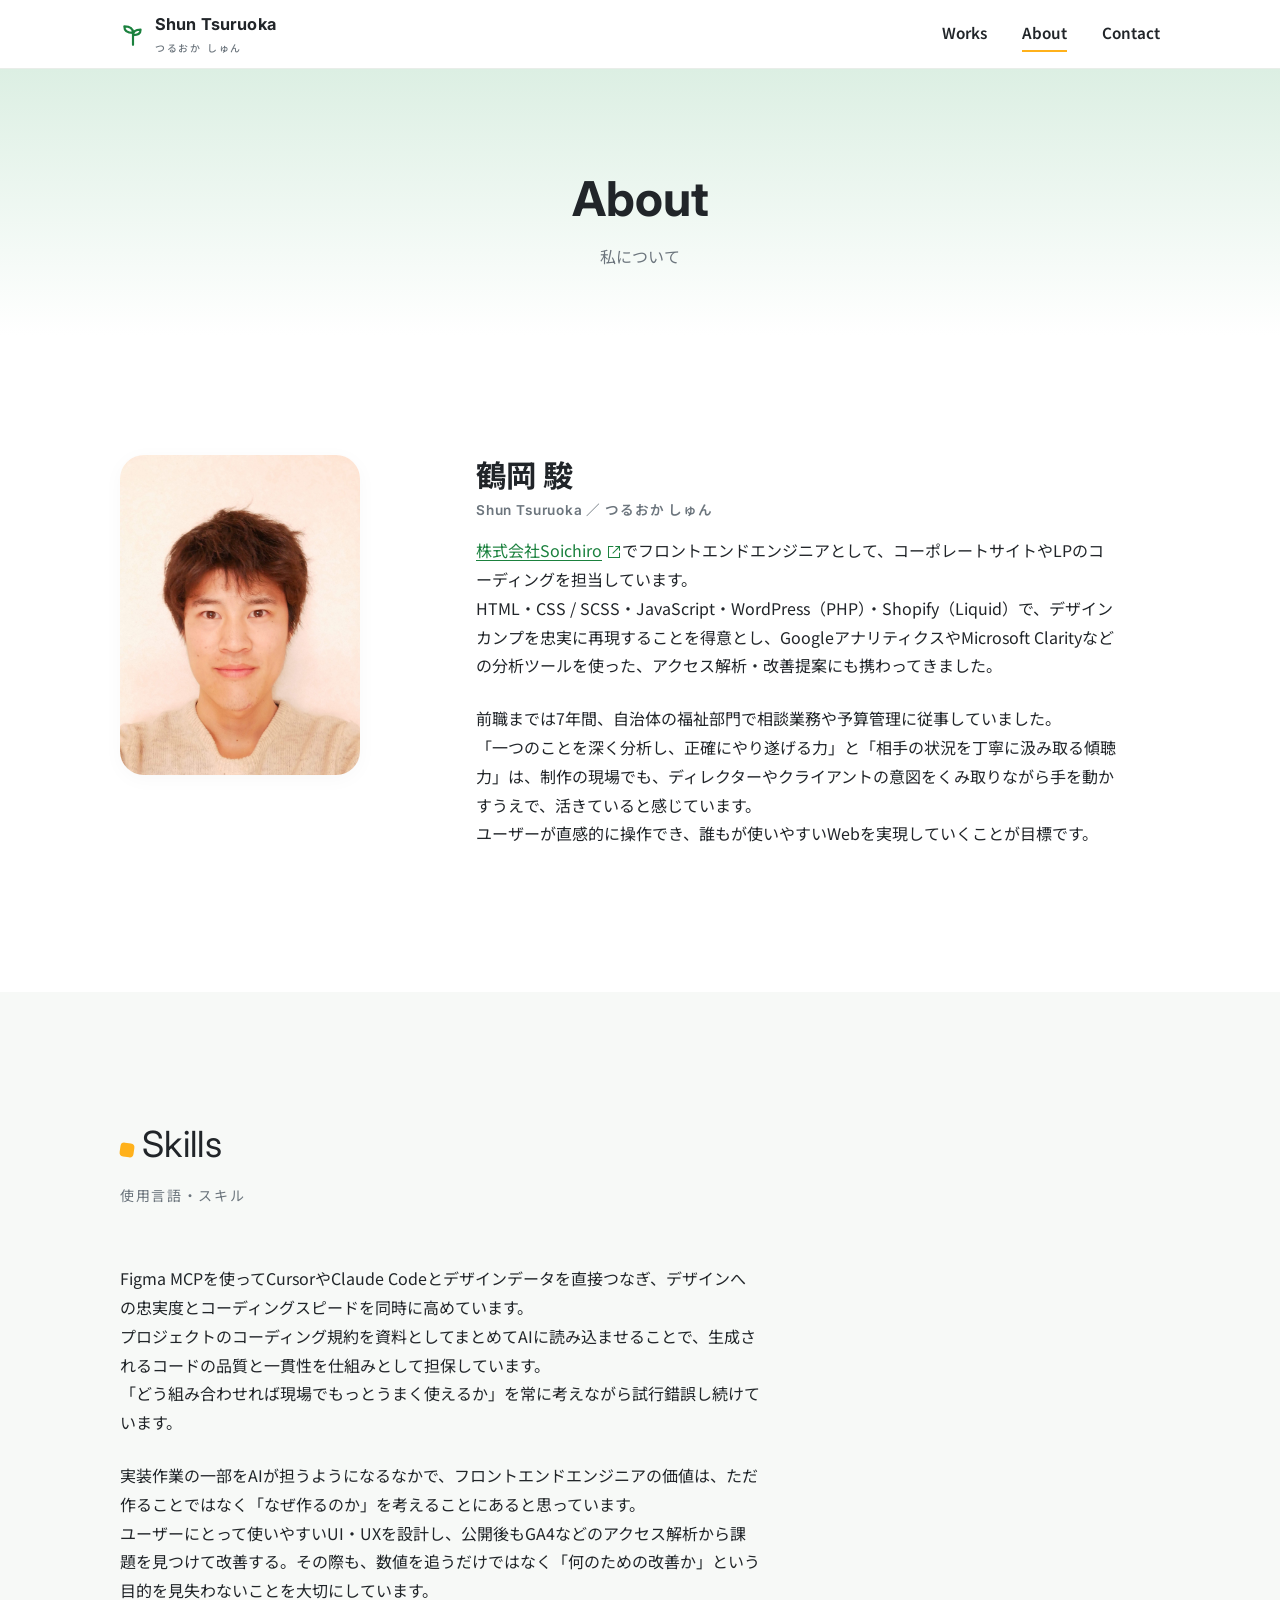
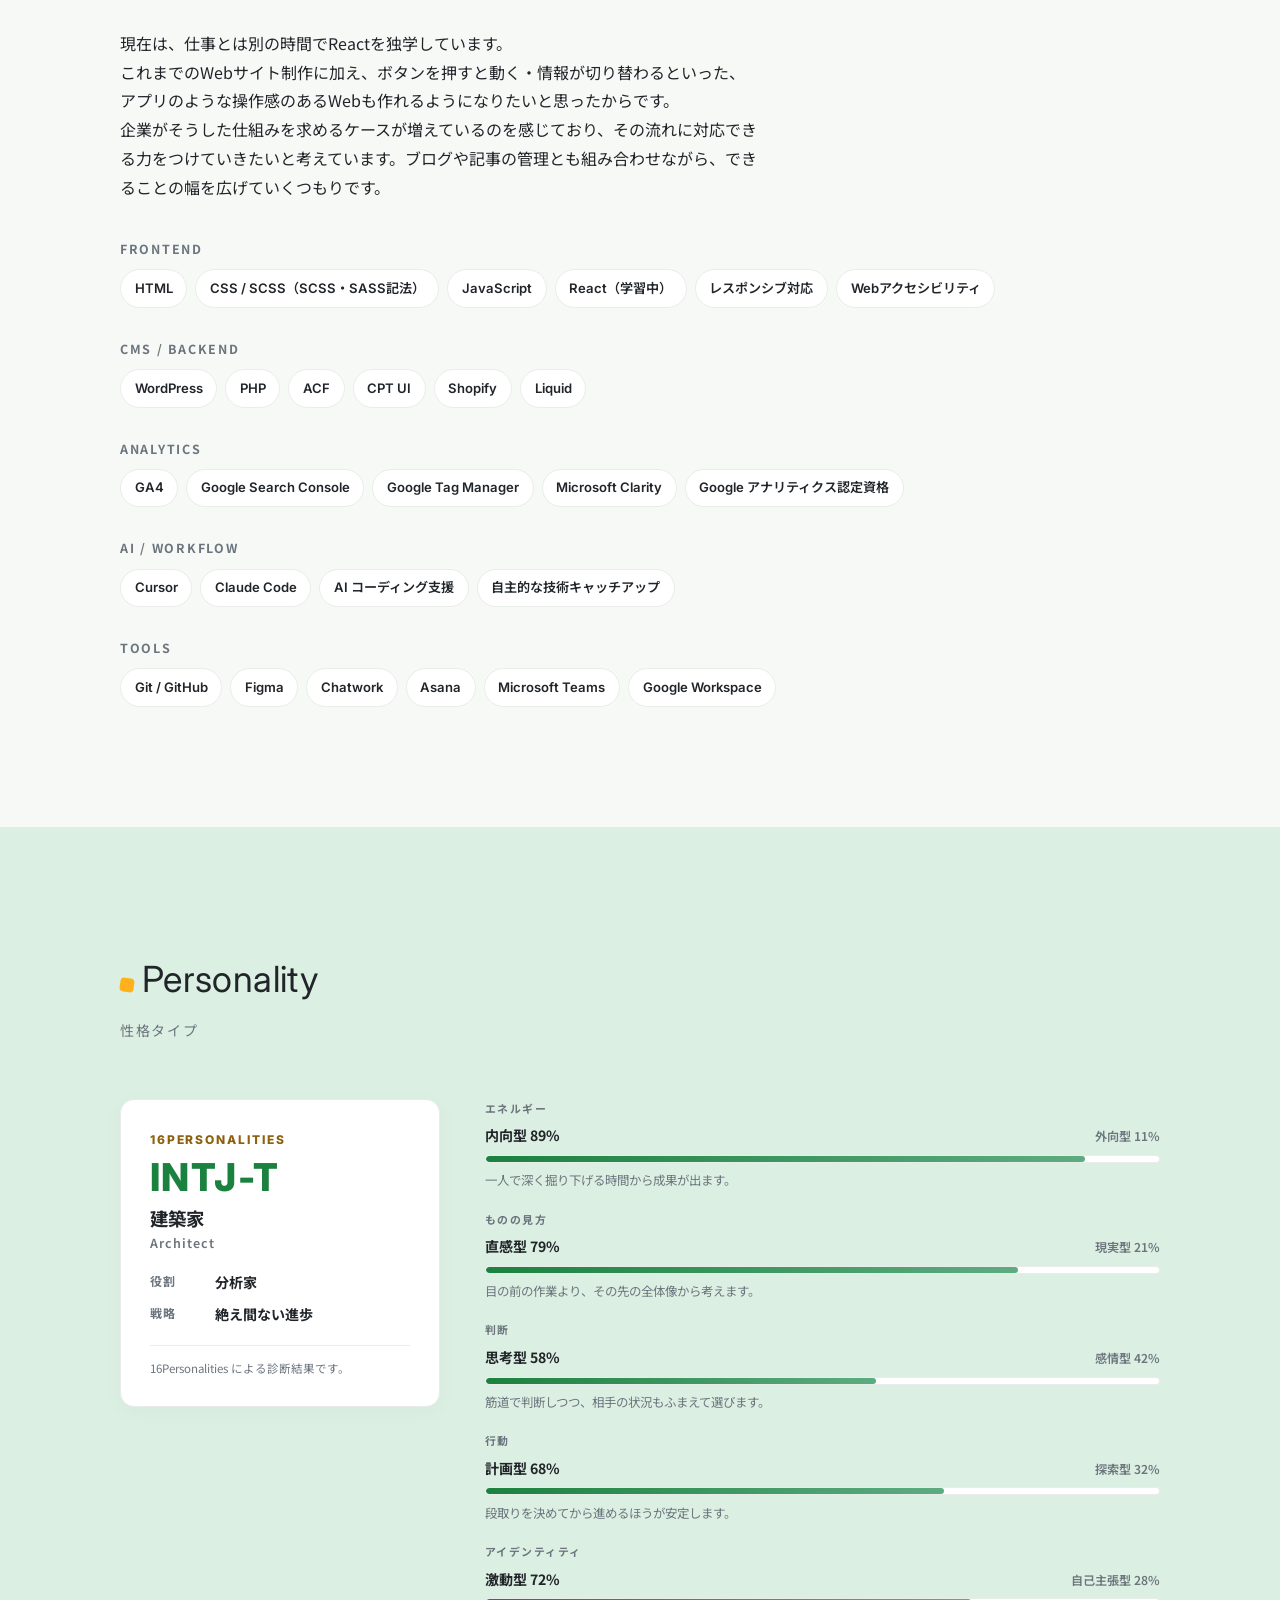
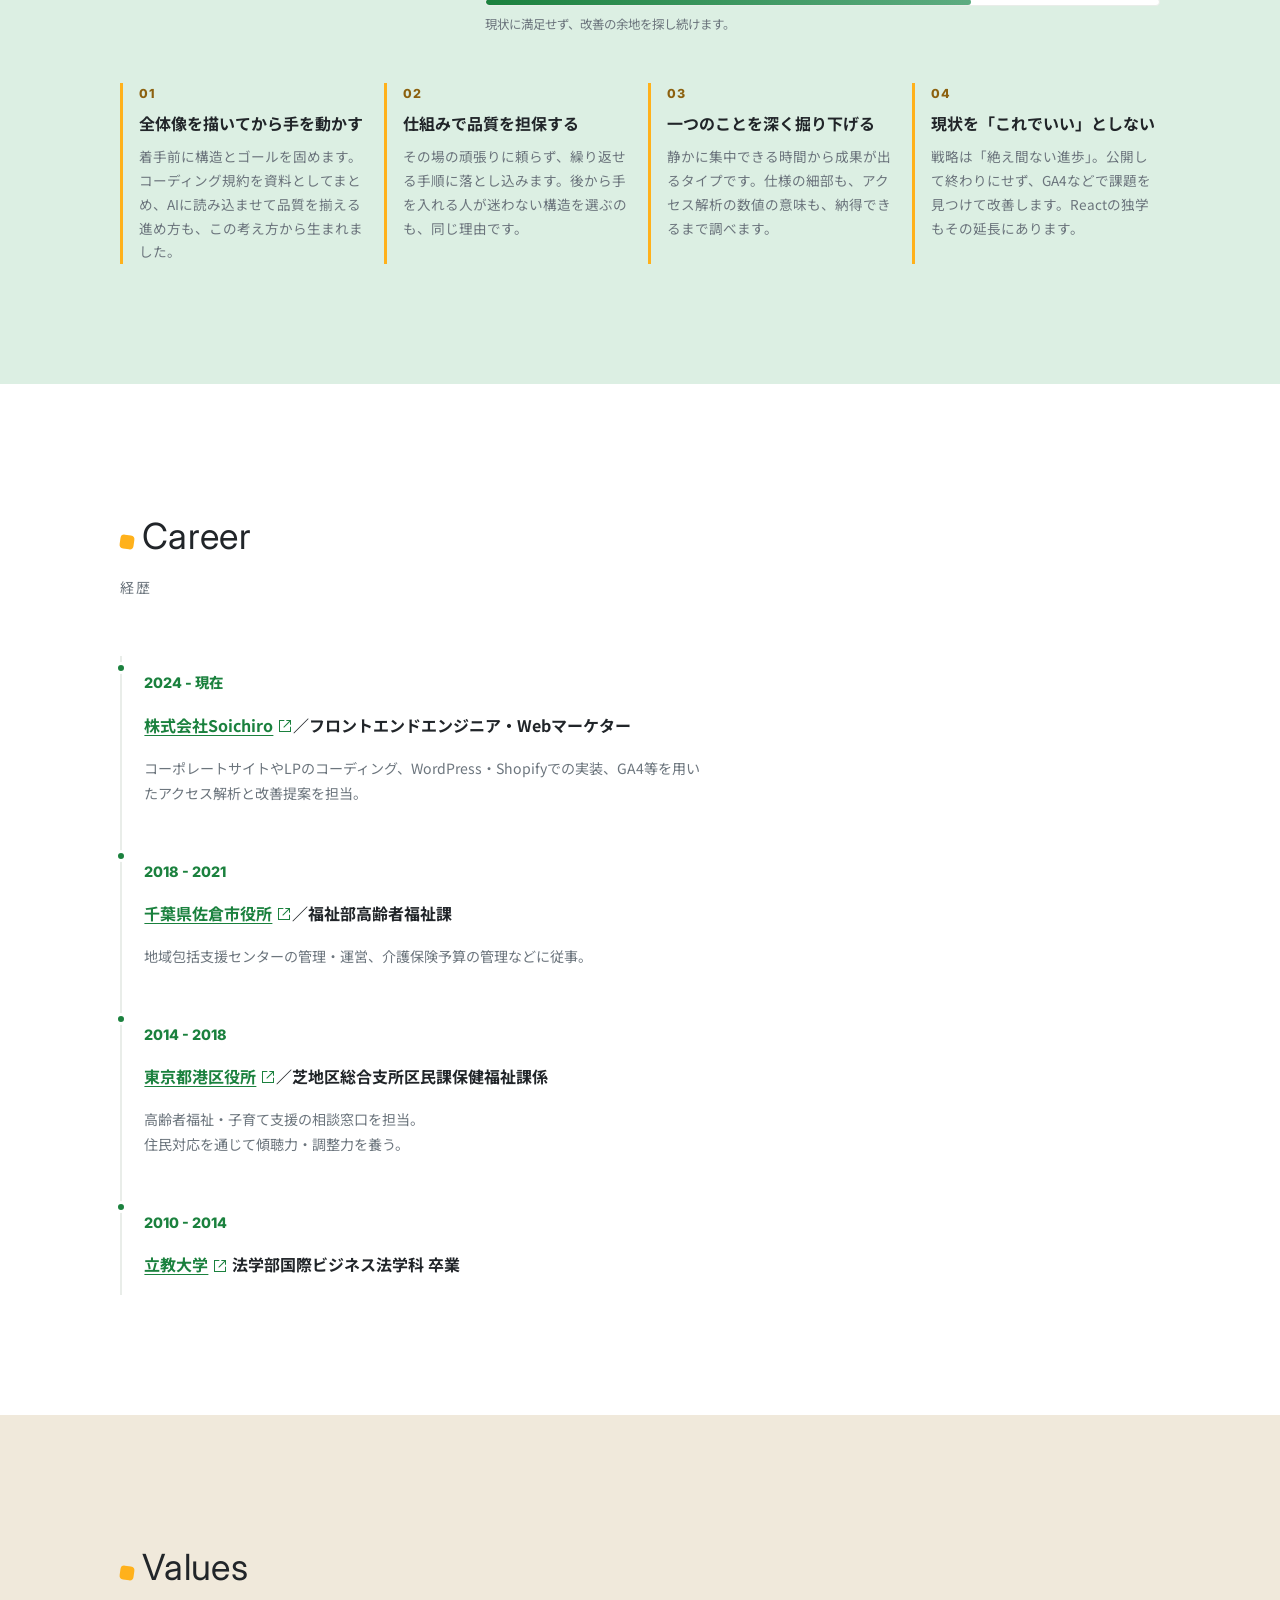
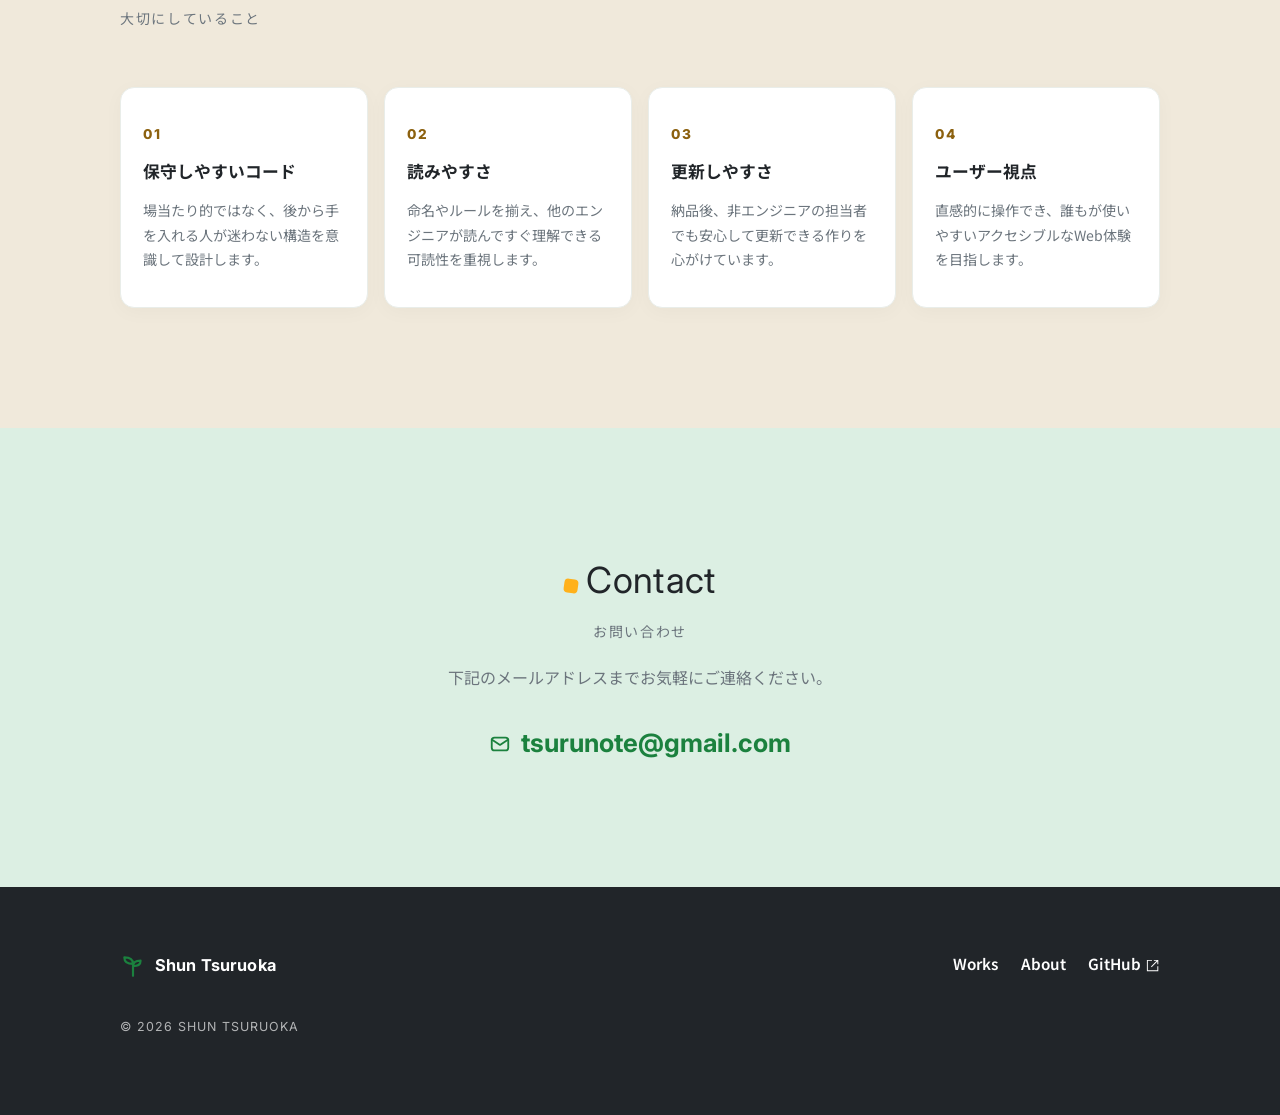
==== about.html @ 358dc78b "修正：テーマカラーを青から緑（日本の伝統色）に変更 ## CSSスタイリング変更 - style.css: :root のカラートークンを日本の伝統色ベースに刷新（常磐 #1b813e / 若竹 #5" ====
<!DOCTYPE html>
<html lang="ja">
<head>
  <meta charset="UTF-8">
  <meta name="viewport" content="width=device-width, initial-scale=1">
  <link rel="icon" href="assets/images/favicon.svg" type="image/svg+xml">
  <title>About 私について｜Shun Tsuruoka Portfolio</title>
  <meta name="description" content="フロントエンドエンジニア 鶴岡駿の経歴・スキル・大切にしている価値観をご紹介します。">
  <link rel="preconnect" href="https://fonts.googleapis.com">
  <link rel="preconnect" href="https://fonts.gstatic.com" crossorigin>
  <link href="https://fonts.googleapis.com/css2?family=Inter:wght@400;600;700;800&family=Noto+Sans+JP:wght@400;500;700&display=swap" rel="stylesheet">
  <link rel="stylesheet" href="assets/css/style.css">
</head>
<body>

  <header class="site-header">
    <div class="wrap site-header__inner">
      <a class="brand" href="index.html" aria-label="トップページへ">
        <svg class="brand__mark" viewBox="0 0 24 24" fill="none" stroke="currentColor" stroke-width="2" stroke-linecap="round" stroke-linejoin="round" aria-hidden="true"><path d="M12 22V11"/><path d="M12 11C12 7 9 5 4 5c0 4 3 6 8 6Z"/><path d="M12 13c0-3 2.5-5 7-5 0 3.5-2.5 5-7 5Z"/></svg>
        <span class="brand__name">Shun Tsuruoka<small>つるおか しゅん</small></span>
      </a>
      <button class="nav-toggle" aria-expanded="false" aria-controls="site-nav" aria-label="メニューを開閉する"><span></span></button>
      <nav class="nav" id="site-nav" aria-label="メインメニュー">
        <ul class="nav__list">
          <li><a class="nav__link" href="works.html">Works</a></li>
          <li><a class="nav__link" href="about.html">About</a></li>
          <li><a class="nav__link" href="index.html#contact">Contact</a></li>
        </ul>
      </nav>
    </div>
  </header>

  <main>
    <section class="page-hero">
      <div class="wrap">
        <h1>About</h1>
        <p>私について</p>
      </div>
    </section>

    <!-- ===== Profile ===== -->
    <section class="section">
      <div class="wrap">
        <div class="profile">
          <div class="profile__photo reveal">
            <img src="assets/images/img-profile.jpg" alt="鶴岡 駿のプロフィール写真" width="600" height="900" loading="lazy">
          </div>
          <div class="reveal">
            <h2 class="profile__name">鶴岡 駿<small>Shun Tsuruoka ／ つるおか しゅん</small></h2>
            <p class="profile__lead">
              <a class="inline-link" href="https://soichiro.co.jp/" target="_blank" rel="noopener noreferrer">株式会社Soichiro</a>でフロントエンドエンジニアとして、コーポレートサイトやLPのコーディングを担当しています。<br>
              HTML・CSS / SCSS・JavaScript・WordPress（PHP）・Shopify（Liquid）で、デザインカンプを忠実に再現することを得意とし、GoogleアナリティクスやMicrosoft Clarityなどの分析ツールを使った、アクセス解析・改善提案にも携わってきました。
            </p>
            <p class="profile__lead">
              前職までは7年間、自治体の福祉部門で相談業務や予算管理に従事していました。<br>
              「一つのことを深く分析し、正確にやり遂げる力」と「相手の状況を丁寧に汲み取る傾聴力」は、制作の現場でも、ディレクターやクライアントの意図をくみ取りながら手を動かすうえで、活きていると感じています。<br>
              ユーザーが直感的に操作でき、誰もが使いやすいWebを実現していくことが目標です。
            </p>
          </div>
        </div>
      </div>
    </section>

    <!-- ===== Skills ===== -->
    <section class="section section--soft">
      <div class="wrap">
        <div class="section-head reveal">
          <span class="en">Skills</span>
          <span class="ja">使用言語・スキル</span>
        </div>
        <p class="profile__lead reveal">
          Figma MCPを使ってCursorやClaude Codeとデザインデータを直接つなぎ、デザインへの忠実度とコーディングスピードを同時に高めています。<br>
          プロジェクトのコーディング規約を資料としてまとめてAIに読み込ませることで、生成されるコードの品質と一貫性を仕組みとして担保しています。<br>
          「どう組み合わせれば現場でもっとうまく使えるか」を常に考えながら試行錯誤し続けています。
        </p>
        <p class="profile__lead reveal">
          実装作業の一部をAIが担うようになるなかで、フロントエンドエンジニアの価値は、ただ作ることではなく「なぜ作るのか」を考えることにあると思っています。<br>
          ユーザーにとって使いやすいUI・UXを設計し、公開後もGA4などのアクセス解析から課題を見つけて改善する。その際も、数値を追うだけではなく「何のための改善か」という目的を見失わないことを大切にしています。
        </p>
        <p class="profile__lead reveal">
          現在は、仕事とは別の時間でReactを独学しています。<br>
          これまでのWebサイト制作に加え、ボタンを押すと動く・情報が切り替わるといった、アプリのような操作感のあるWebも作れるようになりたいと思ったからです。<br>
          企業がそうした仕組みを求めるケースが増えているのを感じており、その流れに対応できる力をつけていきたいと考えています。ブログや記事の管理とも組み合わせながら、できることの幅を広げていくつもりです。
        </p>
        <div class="skill-groups reveal">
          <div class="skill-group">
            <p class="skill-group__label">FRONTEND</p>
            <div class="tags">
              <span class="tag">HTML</span>
              <span class="tag">CSS / SCSS（SCSS・SASS記法）</span>
              <span class="tag">JavaScript</span>
              <span class="tag">React（学習中）</span>
              <span class="tag">レスポンシブ対応</span>
              <span class="tag">Webアクセシビリティ</span>
            </div>
          </div>
          <div class="skill-group">
            <p class="skill-group__label">CMS / BACKEND</p>
            <div class="tags">
              <span class="tag">WordPress</span>
              <span class="tag">PHP</span>
              <span class="tag">ACF</span>
              <span class="tag">CPT UI</span>
              <span class="tag">Shopify</span>
              <span class="tag">Liquid</span>
            </div>
          </div>
          <div class="skill-group">
            <p class="skill-group__label">ANALYTICS</p>
            <div class="tags">
              <span class="tag">GA4</span>
              <span class="tag">Google Search Console</span>
              <span class="tag">Google Tag Manager</span>
              <span class="tag">Microsoft Clarity</span>
              <span class="tag">Google アナリティクス認定資格</span>
            </div>
          </div>
          <div class="skill-group">
            <p class="skill-group__label">AI / WORKFLOW</p>
            <div class="tags">
              <span class="tag">Cursor</span>
              <span class="tag">Claude Code</span>
              <span class="tag">AI コーディング支援</span>
              <span class="tag">自主的な技術キャッチアップ</span>
            </div>
          </div>
          <div class="skill-group">
            <p class="skill-group__label">TOOLS</p>
            <div class="tags">
              <span class="tag">Git / GitHub</span>
              <span class="tag">Figma</span>
              <span class="tag">Chatwork</span>
              <span class="tag">Asana</span>
              <span class="tag">Microsoft Teams</span>
              <span class="tag">Google Workspace</span>
            </div>
          </div>
        </div>
      </div>
    </section>

    <!-- ===== Personality ===== -->
    <section class="section section--leaf">
      <div class="wrap">
        <div class="section-head reveal">
          <span class="en">Personality</span>
          <span class="ja">性格タイプ</span>
        </div>

        <div class="mbti reveal">
          <div class="mbti__card">
            <p class="mbti__eyebrow">16PERSONALITIES</p>
            <p class="mbti__code">INTJ-T</p>
            <h3 class="mbti__name">建築家<small>Architect</small></h3>
            <dl class="mbti__meta">
              <div><dt>役割</dt><dd>分析家</dd></div>
              <div><dt>戦略</dt><dd>絶え間ない進歩</dd></div>
            </dl>
            <p class="mbti__note">16Personalities による診断結果です。</p>
          </div>

          <ul class="mbti__axes" role="list">
            <li class="mbti-axis">
              <p class="mbti-axis__label">エネルギー</p>
              <div class="mbti-axis__head">
                <strong class="mbti-axis__pole">内向型 89%</strong>
                <span class="mbti-axis__pole mbti-axis__pole--sub">外向型 11%</span>
              </div>
              <div class="mbti-axis__bar" aria-hidden="true"><span class="mbti-axis__fill" style="width:89%"></span></div>
              <p class="mbti-axis__desc">一人で深く掘り下げる時間から成果が出ます。</p>
            </li>
            <li class="mbti-axis">
              <p class="mbti-axis__label">ものの見方</p>
              <div class="mbti-axis__head">
                <strong class="mbti-axis__pole">直感型 79%</strong>
                <span class="mbti-axis__pole mbti-axis__pole--sub">現実型 21%</span>
              </div>
              <div class="mbti-axis__bar" aria-hidden="true"><span class="mbti-axis__fill" style="width:79%"></span></div>
              <p class="mbti-axis__desc">目の前の作業より、その先の全体像から考えます。</p>
            </li>
            <li class="mbti-axis">
              <p class="mbti-axis__label">判断</p>
              <div class="mbti-axis__head">
                <strong class="mbti-axis__pole">思考型 58%</strong>
                <span class="mbti-axis__pole mbti-axis__pole--sub">感情型 42%</span>
              </div>
              <div class="mbti-axis__bar" aria-hidden="true"><span class="mbti-axis__fill" style="width:58%"></span></div>
              <p class="mbti-axis__desc">筋道で判断しつつ、相手の状況もふまえて選びます。</p>
            </li>
            <li class="mbti-axis">
              <p class="mbti-axis__label">行動</p>
              <div class="mbti-axis__head">
                <strong class="mbti-axis__pole">計画型 68%</strong>
                <span class="mbti-axis__pole mbti-axis__pole--sub">探索型 32%</span>
              </div>
              <div class="mbti-axis__bar" aria-hidden="true"><span class="mbti-axis__fill" style="width:68%"></span></div>
              <p class="mbti-axis__desc">段取りを決めてから進めるほうが安定します。</p>
            </li>
            <li class="mbti-axis">
              <p class="mbti-axis__label">アイデンティティ</p>
              <div class="mbti-axis__head">
                <strong class="mbti-axis__pole">激動型 72%</strong>
                <span class="mbti-axis__pole mbti-axis__pole--sub">自己主張型 28%</span>
              </div>
              <div class="mbti-axis__bar" aria-hidden="true"><span class="mbti-axis__fill" style="width:72%"></span></div>
              <p class="mbti-axis__desc">現状に満足せず、改善の余地を探し続けます。</p>
            </li>
          </ul>
        </div>

        <ul class="mbti-traits reveal" role="list">
          <li class="mbti-trait">
            <p class="mbti-trait__no">01</p>
            <h4 class="mbti-trait__title">全体像を描いてから手を動かす</h4>
            <p class="mbti-trait__desc">着手前に構造とゴールを固めます。コーディング規約を資料としてまとめ、AIに読み込ませて品質を揃える進め方も、この考え方から生まれました。</p>
          </li>
          <li class="mbti-trait">
            <p class="mbti-trait__no">02</p>
            <h4 class="mbti-trait__title">仕組みで品質を担保する</h4>
            <p class="mbti-trait__desc">その場の頑張りに頼らず、繰り返せる手順に落とし込みます。後から手を入れる人が迷わない構造を選ぶのも、同じ理由です。</p>
          </li>
          <li class="mbti-trait">
            <p class="mbti-trait__no">03</p>
            <h4 class="mbti-trait__title">一つのことを深く掘り下げる</h4>
            <p class="mbti-trait__desc">静かに集中できる時間から成果が出るタイプです。仕様の細部も、アクセス解析の数値の意味も、納得できるまで調べます。</p>
          </li>
          <li class="mbti-trait">
            <p class="mbti-trait__no">04</p>
            <h4 class="mbti-trait__title">現状を「これでいい」としない</h4>
            <p class="mbti-trait__desc">戦略は「絶え間ない進歩」。公開して終わりにせず、GA4などで課題を見つけて改善します。Reactの独学もその延長にあります。</p>
          </li>
        </ul>
      </div>
    </section>

    <!-- ===== Career ===== -->
    <section class="section">
      <div class="wrap">
        <div class="section-head reveal">
          <span class="en">Career</span>
          <span class="ja">経歴</span>
        </div>
        <div class="timeline reveal">
          <div class="timeline__item">
            <p class="timeline__year">2024 - 現在</p>
            <p class="timeline__title"><a class="inline-link" href="https://soichiro.co.jp/" target="_blank" rel="noopener noreferrer">株式会社Soichiro</a>／フロントエンドエンジニア・Webマーケター</p>
            <p class="timeline__desc">コーポレートサイトやLPのコーディング、WordPress・Shopifyでの実装、GA4等を用いたアクセス解析と改善提案を担当。</p>
          </div>
          <div class="timeline__item">
            <p class="timeline__year">2018 - 2021</p>
            <p class="timeline__title"><a class="inline-link" href="https://www.city.sakura.lg.jp/index.html" target="_blank" rel="noopener noreferrer">千葉県佐倉市役所</a>／福祉部高齢者福祉課</p>
            <p class="timeline__desc">地域包括支援センターの管理・運営、介護保険予算の管理などに従事。</p>
          </div>
          <div class="timeline__item">
            <p class="timeline__year">2014 - 2018</p>
            <p class="timeline__title"><a class="inline-link" href="https://www.city.minato.tokyo.jp/index.html" target="_blank" rel="noopener noreferrer">東京都港区役所</a>／芝地区総合支所区民課保健福祉課係</p>
            <p class="timeline__desc">高齢者福祉・子育て支援の相談窓口を担当。<br>
              住民対応を通じて傾聴力・調整力を養う。</p>
          </div>
          <div class="timeline__item">
            <p class="timeline__year">2010 - 2014</p>
            <p class="timeline__title"><a class="inline-link" href="https://www.rikkyo.ac.jp/undergraduate/lp/" target="_blank" rel="noopener noreferrer">立教大学</a> 法学部国際ビジネス法学科 卒業</p>
            <p class="timeline__desc"></p>
          </div>
        </div>
      </div>
    </section>

    <!-- ===== Values ===== -->
    <section class="section section--soil">
      <div class="wrap">
        <div class="section-head reveal">
          <span class="en">Values</span>
          <span class="ja">大切にしていること</span>
        </div>
        <div class="values reveal">
          <div class="value">
            <p class="value__no">01</p>
            <h3 class="value__title">保守しやすいコード</h3>
            <p class="value__desc">場当たり的ではなく、後から手を入れる人が迷わない構造を意識して設計します。</p>
          </div>
          <div class="value">
            <p class="value__no">02</p>
            <h3 class="value__title">読みやすさ</h3>
            <p class="value__desc">命名やルールを揃え、他のエンジニアが読んですぐ理解できる可読性を重視します。</p>
          </div>
          <div class="value">
            <p class="value__no">03</p>
            <h3 class="value__title">更新しやすさ</h3>
            <p class="value__desc">納品後、非エンジニアの担当者でも安心して更新できる作りを心がけています。</p>
          </div>
          <div class="value">
            <p class="value__no">04</p>
            <h3 class="value__title">ユーザー視点</h3>
            <p class="value__desc">直感的に操作でき、誰もが使いやすいアクセシブルなWeb体験を目指します。</p>
          </div>
        </div>
      </div>
    </section>

    <!-- ===== Contact ===== -->
    <section class="section section--leaf contact" id="contact">
      <div class="wrap reveal">
        <div class="section-head" style="margin-bottom:1.2rem">
          <span class="en">Contact</span>
          <span class="ja">お問い合わせ</span>
        </div>
        <p style="font-family:'Noto Sans JP',sans-serif;color:var(--muted)">下記のメールアドレスまでお気軽にご連絡ください。</p>
        <a class="contact__mail" href="mailto:tsurunote@gmail.com">
          <svg class="ic" viewBox="0 0 24 24" fill="none" stroke="currentColor" stroke-width="2" stroke-linecap="round" stroke-linejoin="round" aria-hidden="true"><rect x="3" y="5" width="18" height="14" rx="3"/><path d="m3 7 9 6 9-6"/></svg>
          tsurunote@gmail.com
        </a>
      </div>
    </section>
  </main>

  <footer class="site-footer">
    <div class="wrap site-footer__inner">
      <a class="brand" href="index.html" aria-label="トップページへ">
        <svg class="brand__mark" viewBox="0 0 24 24" fill="none" stroke="currentColor" stroke-width="2" stroke-linecap="round" stroke-linejoin="round" aria-hidden="true"><path d="M12 22V11"/><path d="M12 11C12 7 9 5 4 5c0 4 3 6 8 6Z"/><path d="M12 13c0-3 2.5-5 7-5 0 3.5-2.5 5-7 5Z"/></svg>
        <span class="brand__name">Shun Tsuruoka</span>
      </a>
      <nav aria-label="フッターメニュー">
        <ul class="nav__list">
          <li><a class="nav__link" href="works.html">Works</a></li>
          <li><a class="nav__link" href="about.html">About</a></li>
          <li><a class="nav__link" href="https://github.com/" target="_blank" rel="noopener noreferrer">GitHub</a></li>
        </ul>
      </nav>
      <p class="site-footer__copy">© 2026 SHUN TSURUOKA</p>
    </div>
  </footer>

  <script src="assets/js/works-data.js"></script>
  <script src="assets/js/main.js"></script>
</body>
</html>
---- assets/css/style.css ----
@charset "UTF-8";
/* =========================================================
   Shun Tsuruoka Portfolio
   デザイン仕様（カラー / タイポ / 余白）は鶴岡さん指定のブリーフに準拠。
   トークンはここ（:root）で一括管理しています。
   ========================================================= */

:root {
  /* ---------------------------------------------------------
     Color : 日本の伝統色ベース（出典 https://nipponcolors.com/）
     テーマは「植物」。ロゴの苗アイコンに由来する。
     地上（緑）＝葉と幹、地下（土色）＝菌根菌ネットワーク、
     山吹＝光合成の光。選定理由は docs/theme-color.md
     --------------------------------------------------------- */
  --base: #ffffff;          /* ベース 70% */
  --base-2: #f7f9f7;        /* ごく薄い緑みグレー（セクション切替） */
  --leaf: #dcefe3;          /* 白緑60%ティント: 葉。淡色セクション */
  --soil: #f0e9db;          /* 鳥の子60%ティント: 土壌。淡色セクション */
  --accent: #1b813e;        /* 常磐: 常緑樹の葉。不変・粘り強さ。ボタン/リンク */
  --accent-press: #166a33;  /* 常磐の暗色: 押下時 */
  --accent-light: #5dac81;  /* 若竹: その年の若い竹。成長。グラデ先 */
  --accent-2: #ffb11b;      /* 山吹: 光＝自ら生む養分。装飾のみ（文字不可 1.82:1） */
  --accent-2-ink: #8c610f;  /* 山吹の濃色: 文字用（AA 5.48:1） */
  --ink: #212529;           /* 本文（純黒を避けた墨色） */
  --muted: #6c757d;         /* 補助テキスト */
  --line: #e9ede9;          /* ごく薄い緑みの区切り線 */

  /* --- Radius --- */
  --r-sm: 10px;
  --r: 14px;                /* カード/ボタン: 12〜16pxの中間 */
  --r-lg: 24px;

  /* --- Shadow（淡い影だけで区切りを表現） --- */
  --shadow: 0 4px 20px rgba(0, 0, 0, 0.03);
  --shadow-hover: 0 14px 36px rgba(27, 129, 62, 0.14); /* 常磐のRGB */

  /* --- Layout --- */
  --maxw: 1120px;
  --gutter: clamp(20px, 5vw, 40px);
  --section-y: clamp(72px, 10vw, 120px);

  /* --- Motion --- */
  --ease-pop: cubic-bezier(0.34, 1.56, 0.64, 1); /* ぽよんと弾むイージング */
  --ease: cubic-bezier(0.22, 0.61, 0.36, 1);
}

/* =========================================================
   Base / Reset
   ========================================================= */
*,
*::before,
*::after { box-sizing: border-box; }

html { -webkit-text-size-adjust: 100%; scroll-behavior: smooth; }

body {
  margin: 0;
  font-family: "Inter", "Noto Sans JP", system-ui, sans-serif;
  font-size: 1rem;            /* 16px */
  line-height: 1.8;           /* 本文 1.7〜1.8 */
  color: var(--ink);
  background: var(--base);
  -webkit-font-smoothing: antialiased;
  text-rendering: optimizeLegibility;
}

img { max-width: 100%; height: auto; display: block; }
a { color: inherit; text-decoration: none; }
ul { list-style: none; margin: 0; padding: 0; }

h1, h2, h3 { line-height: 1.4; font-weight: 700; margin: 0; }

:focus-visible {
  outline: 3px solid var(--accent);
  outline-offset: 3px;
  border-radius: 4px;
}

.visually-hidden {
  position: absolute; width: 1px; height: 1px;
  padding: 0; margin: -1px; overflow: hidden;
  clip: rect(0 0 0 0); white-space: nowrap; border: 0;
}

/* =========================================================
   Layout helpers
   ========================================================= */
.wrap {
  width: 100%;
  max-width: var(--maxw);
  margin-inline: auto;
  padding-inline: var(--gutter);
}

.section { padding-block: var(--section-y); }
.section--leaf { background: var(--leaf); }
.section--soil { background: var(--soil); }
.section--soft { background: var(--base-2); }

.section-head { margin-bottom: clamp(32px, 5vw, 56px); }
.section-head .en {
  font-size: clamp(1.75rem, 5vw, 2.25rem); /* H1/H2 */
  letter-spacing: 0.01em;
  display: inline-flex; align-items: baseline; gap: 0.5rem;
}
.section-head .en::before {
  content: "";
  width: 14px; height: 14px; border-radius: 4px;
  background: var(--accent-2);
  transform: rotate(8deg);
  display: inline-block;
}
.section-head .ja {
  display: block; margin-top: 6px;
  font-size: 0.875rem; color: var(--muted); letter-spacing: 0.12em;
  font-family: "Noto Sans JP", sans-serif;
}

/* =========================================================
   Buttons
   ========================================================= */
.btn {
  display: inline-flex; align-items: center; gap: 0.5rem;
  font-weight: 700; font-size: 0.95rem;
  padding: 0.85rem 1.6rem;
  border-radius: var(--r);
  border: 1.5px solid transparent;
  cursor: pointer;
  transition: transform 0.25s var(--ease-pop), box-shadow 0.25s var(--ease), background 0.2s var(--ease);
  font-family: inherit;
}
.btn--primary { background: var(--accent); color: #fff; box-shadow: var(--shadow); }
.btn--primary:hover { transform: translateY(-2px); box-shadow: var(--shadow-hover); background: var(--accent-press); }
.btn--ghost { background: var(--base); color: var(--ink); border-color: var(--line); }
.btn--ghost:hover { transform: translateY(-2px); border-color: var(--accent); color: var(--accent); }
.btn .ic { width: 18px; height: 18px; }

/* =========================================================
   Header
   ========================================================= */
.site-header {
  position: sticky; top: 0; z-index: 50;
  background: rgba(255, 255, 255, 0.82);
  backdrop-filter: saturate(160%) blur(10px);
  border-bottom: 1px solid var(--line);
}
.site-header__inner {
  display: flex; align-items: center; justify-content: space-between;
  height: 68px;
}
.brand { display: inline-flex; align-items: center; gap: 0.55rem; font-weight: 700; }
.brand__mark { width: 26px; height: 26px; color: var(--accent); }
.brand__name { font-size: 1.02rem; letter-spacing: 0.01em; }
.brand__name small { display: block; font-size: 0.62rem; color: var(--muted); font-weight: 500; letter-spacing: 0.18em; }

.nav__list { display: flex; align-items: center; gap: clamp(1.2rem, 3vw, 2.2rem); }
.nav__link {
  position: relative; font-weight: 600; font-size: 0.95rem; padding-block: 0.4rem;
  font-family: "Noto Sans JP", sans-serif;
}
.nav__link::after {
  content: ""; position: absolute; left: 0; bottom: -2px;
  width: 100%; height: 2px; background: var(--accent-2);
  transform: scaleX(0); transform-origin: left;
  transition: transform 0.3s var(--ease);
}
.nav__link:hover::after,
.nav__link[aria-current="page"]::after { transform: scaleX(1); }

.nav-toggle {
  display: none; width: 44px; height: 44px;
  border: 1px solid var(--line); border-radius: var(--r-sm);
  background: var(--base); cursor: pointer;
  align-items: center; justify-content: center;
}
.nav-toggle span, .nav-toggle span::before, .nav-toggle span::after {
  content: ""; display: block; width: 20px; height: 2px; background: var(--ink);
  border-radius: 2px; transition: transform 0.25s var(--ease), opacity 0.2s;
}
.nav-toggle span::before { position: absolute; transform: translateY(-6px); }
.nav-toggle span::after  { position: absolute; transform: translateY(6px); }
.nav-toggle[aria-expanded="true"] span { background: transparent; }
.nav-toggle[aria-expanded="true"] span::before { transform: rotate(45deg); }
.nav-toggle[aria-expanded="true"] span::after  { transform: rotate(-45deg); }

@media (max-width: 720px) {
  .nav-toggle { display: inline-flex; position: relative; z-index: 51; }
  .brand { position: relative; z-index: 51; }
  .nav {
    position: fixed; inset: 0; z-index: 40;
    display: flex; align-items: center; justify-content: center;
    height: 100dvh;
    background: rgba(255, 255, 255, 0.96);
    backdrop-filter: saturate(160%) blur(10px);
    border-bottom: none;
    opacity: 0; visibility: hidden; pointer-events: none;
    transition: opacity 0.3s var(--ease), visibility 0.3s var(--ease);
    max-height: none; overflow: visible;
  }
  .nav[data-open="true"] {
    opacity: 1; visibility: visible; pointer-events: auto;
  }
  .nav__list {
    flex-direction: column; align-items: stretch; justify-content: center;
    gap: 0;
    padding: 0; width: 100%; max-width: none; text-align: center;
  }
  .nav__list > li { width: 100%; }
  .nav__link {
    display: flex; align-items: center; justify-content: center;
    width: 100%; min-height: 4rem;
    padding: 1.1rem var(--gutter); border-bottom: none;
    font-size: clamp(1.6rem, 7vw, 2.25rem);
  }
  .nav__link::after { display: none; }
}

/* =========================================================
   Hero
   ========================================================= */
.hero {
  position: relative; overflow: hidden;
  min-height: clamp(560px, 86vh, 760px);
  display: grid; place-items: center; text-align: center;
  background: linear-gradient(180deg, var(--base) 0%, var(--leaf) 100%);
}
.hero__inner { position: relative; z-index: 2; padding-block: 4rem; }
.hero__eyebrow {
  display: inline-flex; align-items: center; gap: 0.5rem;
  font-size: 0.8rem; letter-spacing: 0.22em; color: var(--muted);
  font-weight: 600; margin-bottom: 1.4rem;
  font-family: "Noto Sans JP", sans-serif;
}
.hero__eyebrow .sprout { width: 18px; height: 18px; color: var(--accent); } /* ブランドマークと同じ苗＝同じ常磐 */
.hero__title {
  font-size: clamp(2.6rem, 9vw, 5.2rem);
  font-weight: 800; letter-spacing: -0.02em; line-height: 1.05;
}
.hero__title .grad {
  background: linear-gradient(100deg, var(--accent) 0%, var(--accent-2) 100%);
  -webkit-background-clip: text; background-clip: text; color: transparent;
}
.hero__role {
  margin-top: 1.2rem; font-size: clamp(1rem, 2.4vw, 1.25rem);
  color: var(--muted); font-weight: 600; letter-spacing: 0.04em;
}
.hero__cta { margin-top: 2.4rem; display: flex; gap: 0.9rem; justify-content: center; flex-wrap: wrap; }

/* floating blobs : 遊び心 */
.blob { position: absolute; border-radius: 50%; filter: blur(8px); opacity: 0.65; z-index: 1; }
.blob--1 { width: 280px; height: 280px; background: var(--soil); top: -60px; left: -40px; animation: float 9s var(--ease) infinite alternate; }
.blob--2 { width: 220px; height: 220px; background: var(--leaf); bottom: -50px; right: -30px; animation: float 11s var(--ease) infinite alternate-reverse; }
.blob--3 { width: 120px; height: 120px; background: rgba(255,177,27,0.35); top: 22%; right: 14%; animation: float 7s var(--ease) infinite alternate; }

.scroll-cue {
  position: absolute; bottom: 26px; left: 50%; transform: translateX(-50%);
  z-index: 2; font-size: 0.7rem; letter-spacing: 0.3em; color: var(--muted);
  display: flex; flex-direction: column; align-items: center; gap: 8px;
}
.scroll-cue::after {
  content: ""; width: 1px; height: 38px;
  background: linear-gradient(var(--accent-2), transparent);
  animation: drop 1.8s var(--ease) infinite;
}

@keyframes float { from { transform: translateY(0) translateX(0); } to { transform: translateY(-26px) translateX(14px); } }
@keyframes drop  { 0% { transform: scaleY(0); transform-origin: top; } 50% { transform: scaleY(1); transform-origin: top; } 51% { transform-origin: bottom; } 100% { transform: scaleY(0); transform-origin: bottom; } }

/* =========================================================
   Page hero (下層)
   ========================================================= */
.page-hero { background: linear-gradient(180deg, var(--leaf) 0%, var(--base) 100%); padding-block: clamp(56px, 9vw, 96px) clamp(40px, 6vw, 64px); text-align: center; }
.page-hero h1 { font-size: clamp(2rem, 6vw, 3rem); }
.page-hero p { color: var(--muted); margin: 0.6rem 0 0; font-family: "Noto Sans JP", sans-serif; }

/* =========================================================
   Works grid / cards
   ========================================================= */
.filters { display: flex; flex-wrap: wrap; gap: 0.6rem; justify-content: center; margin-bottom: clamp(28px, 4vw, 44px); }
.filter {
  font-family: "Noto Sans JP", sans-serif;
  font-weight: 600; font-size: 0.9rem; padding: 0.55rem 1.15rem;
  border-radius: 999px; border: 1.5px solid var(--line); background: var(--base);
  color: var(--muted); cursor: pointer;
  transition: transform 0.2s var(--ease-pop), border-color 0.2s, color 0.2s, background 0.2s;
}
.filter:hover { transform: translateY(-2px); border-color: var(--accent); color: var(--accent); }
.filter[aria-pressed="true"] { background: var(--accent); border-color: var(--accent); color: #fff; }

.works-grid {
  display: grid; gap: clamp(20px, 3vw, 32px);
  grid-template-columns: repeat(auto-fill, minmax(290px, 1fr));
}

.card {
  display: flex; flex-direction: column;
  background: var(--base); border-radius: var(--r-lg);
  box-shadow: var(--shadow); overflow: hidden;
  transition: transform 0.28s var(--ease-pop), box-shadow 0.28s var(--ease);
  border: 1px solid var(--line);
}
.card:hover { transform: translateY(-6px); box-shadow: var(--shadow-hover); }
.card__thumb {
  aspect-ratio: 16 / 10; position: relative;
  display: grid; place-items: center; overflow: hidden;
  background: linear-gradient(135deg, var(--leaf), var(--soil));
}
.card__thumb img { width: 100%; height: 100%; object-fit: cover; }
.card__thumb-fallback { font-weight: 800; font-size: 1.05rem; color: var(--ink); opacity: 0.55; padding: 0 1rem; text-align: center; }
.card__body { padding: 1.25rem 1.35rem 1.5rem; display: flex; flex-direction: column; gap: 0.55rem; flex: 1; }
.card__meta { display: flex; gap: 0.5rem; align-items: center; flex-wrap: wrap; }
.badge {
  font-size: 0.72rem; font-weight: 700; letter-spacing: 0.04em;
  padding: 0.2rem 0.6rem; border-radius: 999px;
  font-family: "Noto Sans JP", sans-serif;
}
.badge--cat { background: var(--accent); color: #fff; }
.badge--role { background: var(--base-2); color: var(--muted); }
.card__title { font-size: 1.25rem; font-family: "Noto Sans JP", sans-serif; }
.card__desc { font-size: 0.9rem; color: var(--muted); font-family: "Noto Sans JP", sans-serif; line-height: 1.7; }
.card__more {
  margin-top: auto; font-weight: 700; font-size: 0.88rem; color: var(--accent);
  display: inline-flex; align-items: center; gap: 0.35rem;
}
.card__more .ic { width: 16px; height: 16px; transition: transform 0.25s var(--ease-pop); }
.card:hover .card__more .ic { transform: translateX(4px); }

.section-foot { text-align: center; margin-top: clamp(36px, 5vw, 56px); }

/* =========================================================
   Profile / About
   ========================================================= */
.profile {
  display: grid; gap: clamp(28px, 5vw, 56px);
  grid-template-columns: minmax(0, 300px) 1fr; align-items: start;
}
@media (max-width: 760px) { .profile { grid-template-columns: 1fr; } }
.profile__photo {
  aspect-ratio: 3 / 4;
  block-size: 20em; /* 240px相当（相対値） */
  inline-size: auto;
  border-radius: var(--r-lg); overflow: hidden;
  box-shadow: var(--shadow);
}
.profile__photo img {
  display: block;
  inline-size: 100%;
  block-size: 100%;
  object-fit: cover;
  object-position: center center;
}
.profile__name { font-size: clamp(1.4rem, 4vw, 1.9rem); }
.profile__name small { display: block; font-size: 0.85rem; color: var(--muted); font-weight: 600; margin-top: 4px; letter-spacing: 0.06em; }
.profile__lead { font-family: "Noto Sans JP", sans-serif; margin: 1rem 0 1.5rem; max-width: 40em; }
.timeline__desc,
.value__desc { max-width: 40em; }
.profile__lead .inline-link,
.timeline__title .inline-link {
  color: var(--accent); font-weight: inherit; text-decoration: underline; text-underline-offset: 3px;
}
.profile__lead .inline-link:hover,
.timeline__title .inline-link:hover { opacity: 0.85; }

/* デジタル庁デザインシステム準拠の外部リンクアイコン */
.external-link-icon {
  display: inline-block;
  width: 1em;
  height: 1em;
  margin-inline-start: 0.25em;
  vertical-align: -0.15em;
  flex-shrink: 0;
}

.skill-groups { display: grid; gap: 1.1rem; margin-top: 0.5rem; }
.skill-group__label { font-size: 0.78rem; letter-spacing: 0.14em; color: var(--muted); font-weight: 700; margin-bottom: 0.55rem; font-family: "Noto Sans JP", sans-serif; }
.tags { display: flex; flex-wrap: wrap; gap: 0.5rem; }
.tag {
  font-size: 0.82rem; font-weight: 600; padding: 0.4rem 0.85rem;
  border-radius: 999px; background: var(--base); border: 1.5px solid var(--line);
}
.tag:hover { border-color: var(--accent); color: var(--accent); }

/* スキルレベル */
.skills-overview {
  display: grid;
  grid-column: 1 / -1;
  gap: clamp(1.5rem, 3vw, 2.2rem);
  margin-top: clamp(2rem, 5vw, 3.5rem);
  font-family: "Noto Sans JP", sans-serif;
}
.skills-overview__head {
  display: flex;
  align-items: end;
  justify-content: space-between;
  gap: 1.5rem;
}
.skills-overview__eyebrow,
.mbti__eyebrow {
  margin: 0 0 0.25rem;
  color: var(--accent-2-ink);
  font-family: "Inter", sans-serif;
  font-size: 0.75rem;
  font-weight: 800;
  letter-spacing: 0.16em;
}
.skills-overview__title { font-size: clamp(1.3rem, 3vw, 1.65rem); }
.skills-overview__note {
  max-width: 34em;
  margin: 0;
  color: var(--muted);
  font-size: 0.82rem;
  line-height: 1.7;
}
.skill-scale {
  display: grid;
  grid-template-columns: repeat(auto-fit, minmax(120px, 1fr));
  gap: 0.5rem;
  margin: 0;
  padding: 0;
  list-style: none;
}
.skill-scale li {
  display: grid;
  grid-template-columns: auto 1fr;
  align-items: center;
  gap: 0 0.55rem;
  min-width: 0;
  padding: 0.75rem;
  border: 1px solid var(--line);
  border-radius: var(--r-sm);
  background: var(--base-2);
}
.skill-scale span {
  grid-row: 1 / 3;
  display: grid;
  place-items: center;
  width: 1.8rem;
  height: 1.8rem;
  border-radius: 50%;
  background: var(--ink);
  color: var(--base);
  font-family: "Inter", sans-serif;
  font-size: 0.78rem;
  font-weight: 800;
}
.skill-scale strong { font-size: 0.8rem; }
.skill-scale small {
  overflow: hidden;
  color: var(--muted);
  font-size: 0.67rem;
  line-height: 1.4;
  text-overflow: ellipsis;
}
.skill-category { display: grid; gap: 0.7rem; }
.skill-category__label {
  margin: 0;
  color: var(--muted);
  font-family: "Inter", sans-serif;
  font-size: 0.75rem;
  font-weight: 800;
  letter-spacing: 0.14em;
}
.skill-cards {
  display: grid;
  grid-template-columns: repeat(auto-fit, minmax(230px, 1fr));
  gap: 0.85rem;
}
.skill-card {
  display: flex;
  flex-direction: column;
  min-width: 0;
  padding: 1rem;
  border: 1px solid var(--line);
  border-radius: var(--r);
  background: var(--base);
  box-shadow: var(--shadow);
}
.skill-card__head {
  display: flex;
  align-items: baseline;
  justify-content: space-between;
  gap: 0.75rem;
}
.skill-card h4 {
  margin: 0;
  font-family: "Inter", "Noto Sans JP", sans-serif;
  font-size: 0.95rem;
  line-height: 1.4;
}
.skill-card__level {
  flex-shrink: 0;
  color: var(--muted);
  font-family: "Inter", "Noto Sans JP", sans-serif;
  font-size: 0.63rem;
  font-weight: 700;
  letter-spacing: 0.04em;
}
.skill-card__level strong {
  margin-left: 0.3rem;
  color: var(--accent);
  font-size: 0.72rem;
}
.skill-meter {
  display: grid;
  grid-template-columns: repeat(5, 1fr);
  gap: 0.3rem;
  margin-block: 0.7rem;
}
.skill-meter span {
  height: 0.45rem;
  border: 1px solid #d9ded9;
  border-radius: 999px;
  background: var(--base-2);
}
.skill-meter .is-active {
  border-color: var(--accent);
  background: linear-gradient(90deg, var(--accent), var(--accent-light));
}
.skill-card > p {
  margin: 0;
  color: var(--muted);
  font-size: 0.78rem;
  line-height: 1.7;
}
.skill-group--tools { padding-top: 0.2rem; }

@media (max-width: 480px) {
  .skills-overview__head { align-items: start; flex-direction: column; gap: 0.6rem; }
  .skill-scale { grid-template-columns: 1fr; }
  .skill-card__head { align-items: start; flex-direction: column; gap: 0.2rem; }
}

/* =========================================================
   Personality（MBTI）
   ========================================================= */
.mbti {
  display: grid;
  grid-template-columns: minmax(240px, 320px) 1fr;
  gap: clamp(1.5rem, 4vw, 2.8rem);
  align-items: start;
  font-family: "Noto Sans JP", sans-serif;
}

.mbti__card {
  padding: clamp(1.3rem, 3vw, 1.8rem);
  border: 1px solid var(--line);
  border-radius: var(--r);
  background: var(--base);
  box-shadow: var(--shadow);
}
.mbti__code {
  margin: 0.2rem 0 0;
  color: var(--accent);
  font-family: "Inter", sans-serif;
  font-size: clamp(1.8rem, 5vw, 2.4rem);
  font-weight: 800;
  letter-spacing: 0.04em;
  line-height: 1.2;
}
.mbti__name { font-size: 1.15rem; margin-top: 0.35rem; }
.mbti__name small {
  display: block; margin-top: 3px;
  color: var(--muted); font-size: 0.78rem; font-weight: 600; letter-spacing: 0.08em;
}
.mbti__meta { display: grid; gap: 0.45rem; margin: 1.1rem 0 0; }
.mbti__meta > div { display: grid; grid-template-columns: 3.5rem 1fr; gap: 0.6rem; }
.mbti__meta dt { color: var(--muted); font-size: 0.75rem; font-weight: 700; letter-spacing: 0.08em; }
.mbti__meta dd { margin: 0; font-size: 0.88rem; font-weight: 700; }
.mbti__note {
  margin: 1.1rem 0 0; padding-top: 0.8rem; border-top: 1px solid var(--line);
  color: var(--muted); font-size: 0.72rem; line-height: 1.6;
}

.mbti__axes { display: grid; gap: 1.15rem; margin: 0; padding: 0; }
.mbti-axis__label {
  margin: 0 0 0.3rem;
  color: var(--muted); font-size: 0.68rem; font-weight: 700; letter-spacing: 0.14em;
}
.mbti-axis__head {
  display: flex; align-items: baseline; justify-content: space-between;
  flex-wrap: wrap; gap: 0.2rem 1rem;
  margin-bottom: 0.4rem;
}
.mbti-axis__pole { color: var(--ink); font-size: 0.88rem; font-weight: 700; }
.mbti-axis__pole--sub { color: var(--muted); font-size: 0.76rem; font-weight: 600; }
.mbti-axis__bar {
  height: 0.5rem; border-radius: 999px;
  background: var(--base); border: 1px solid var(--line); overflow: hidden;
}
.mbti-axis__fill {
  display: block; height: 100%; border-radius: 999px;
  background: linear-gradient(90deg, var(--accent), var(--accent-light));
}
.mbti-axis__desc { margin: 0.45rem 0 0; color: var(--muted); font-size: 0.78rem; line-height: 1.7; }

.mbti-traits {
  display: grid; gap: 1rem;
  grid-template-columns: repeat(auto-fit, minmax(230px, 1fr));
  margin: clamp(2rem, 5vw, 3rem) 0 0; padding: 0;
  font-family: "Noto Sans JP", sans-serif;
}
.mbti-trait { padding-left: 1rem; border-left: 3px solid var(--accent-2); }
.mbti-trait__no {
  margin: 0; color: var(--accent-2-ink);
  font-family: "Inter", sans-serif; font-size: 0.78rem; font-weight: 800; letter-spacing: 0.1em;
}
.mbti-trait__title { margin: 0.25rem 0 0.45rem; font-size: 1rem; }
.mbti-trait__desc { margin: 0; color: var(--muted); font-size: 0.85rem; line-height: 1.75; }

@media (max-width: 760px) {
  .mbti { grid-template-columns: 1fr; }
}

.timeline { border-left: 2px solid var(--line); margin-top: 0.5rem; padding-left: 1.4rem; display: grid; gap: 1.5rem; }
.timeline__item { position: relative; }
.timeline__item::before {
  content: ""; position: absolute; left: -1.45rem; top: 6px;
  width: 12px; height: 12px; border-radius: 50%;
  background: var(--accent); border: 3px solid var(--base);
  transform: translateX(-50%);
}
.timeline__year { font-weight: 800; font-size: 0.9rem; color: var(--accent); }
.timeline__title { font-family: "Noto Sans JP", sans-serif; font-weight: 700; margin-top: 2px; }
.timeline__desc { font-family: "Noto Sans JP", sans-serif; font-size: 0.88rem; color: var(--muted); margin-top: 4px; }

.values { display: grid; gap: 1rem; grid-template-columns: repeat(auto-fit, minmax(220px, 1fr)); margin-top: 0.5rem; }
.value {
  background: var(--base); border: 1px solid var(--line); border-radius: var(--r);
  padding: 1.3rem 1.4rem; box-shadow: var(--shadow);
}
.value__no { font-weight: 800; color: var(--accent-2-ink); font-size: 0.85rem; letter-spacing: 0.1em; }
.value__title { font-family: "Noto Sans JP", sans-serif; font-size: 1.05rem; margin: 0.3rem 0 0.5rem; }
.value__desc { font-family: "Noto Sans JP", sans-serif; font-size: 0.88rem; color: var(--muted); line-height: 1.75; }

/* =========================================================
   Work detail
   ========================================================= */
.detail { display: grid; gap: clamp(28px, 4vw, 48px); grid-template-columns: 1.15fr 1fr; align-items: start; }
@media (max-width: 820px) { .detail { grid-template-columns: 1fr; } }
.detail__visual { border-radius: var(--r-lg); overflow: hidden; box-shadow: var(--shadow); background: linear-gradient(135deg, var(--leaf), var(--soil)); aspect-ratio: 16 / 11; display: grid; place-items: center; }
.detail__visual span { font-weight: 800; opacity: 0.5; font-family: "Noto Sans JP", sans-serif; }
.detail__meta { display: flex; gap: 0.5rem; flex-wrap: wrap; margin-bottom: 0.9rem; }
.detail__title { font-size: clamp(1.6rem, 5vw, 2.3rem); font-family: "Noto Sans JP", sans-serif; }
.detail__desc { font-family: "Noto Sans JP", sans-serif; margin: 1rem 0 1.6rem; }
.detail dl { display: grid; grid-template-columns: auto 1fr; gap: 0.6rem 1.2rem; margin: 0 0 1.8rem; font-family: "Noto Sans JP", sans-serif; }
.detail dt { font-weight: 700; color: var(--muted); font-size: 0.85rem; }
.detail dd { margin: 0; font-size: 0.92rem; }
.back-link { display: inline-flex; align-items: center; gap: 0.4rem; color: var(--accent); font-weight: 700; margin-bottom: 1.5rem; }
.back-link .ic { width: 16px; height: 16px; }

/* =========================================================
   Contact / Footer
   ========================================================= */
.contact { text-align: center; }
.contact__mail {
  display: inline-flex; align-items: center; gap: 0.6rem;
  font-size: clamp(1.1rem, 3.5vw, 1.6rem); font-weight: 700; color: var(--accent);
  margin-top: 0.8rem;
}
.contact__mail .ic { width: 22px; height: 22px; }

.site-footer { background: var(--ink); color: #fff; padding-block: clamp(40px, 6vw, 64px); }
.site-footer__inner { display: flex; flex-wrap: wrap; gap: 1.5rem 2rem; align-items: center; justify-content: space-between; }
.site-footer .nav__list { gap: 1.4rem; }
.site-footer .nav__link::after { background: var(--accent); }
.site-footer a:hover { color: var(--accent); }
.site-footer__copy { font-size: 0.78rem; opacity: 0.65; letter-spacing: 0.08em; width: 100%; }

/* =========================================================
   Scroll reveal
   ========================================================= */
.reveal { opacity: 0; transform: translateY(18px); transition: opacity 0.6s var(--ease), transform 0.6s var(--ease); }
.reveal.is-in { opacity: 1; transform: none; }

@media (prefers-reduced-motion: reduce) {
  *, *::before, *::after { animation-duration: 0.001ms !important; animation-iteration-count: 1 !important; transition-duration: 0.001ms !important; scroll-behavior: auto !important; }
  .reveal { opacity: 1; transform: none; }
}
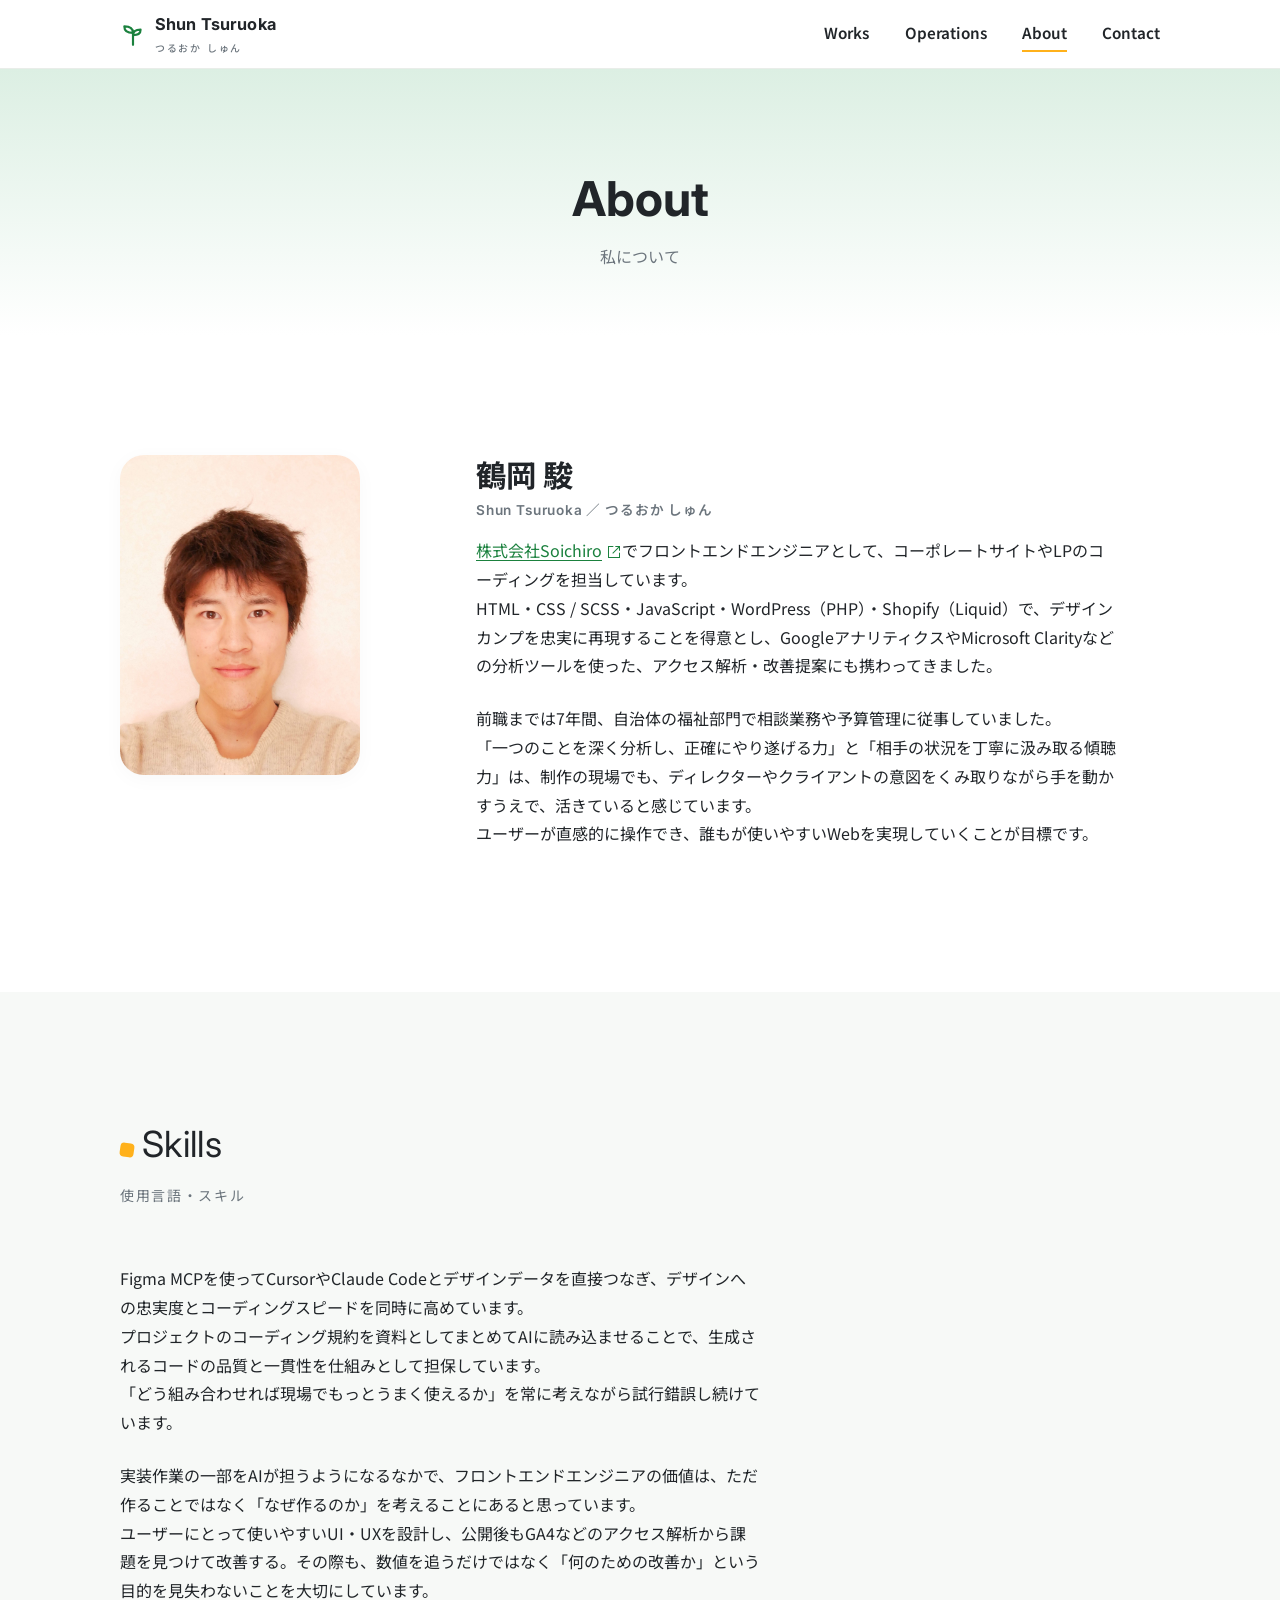
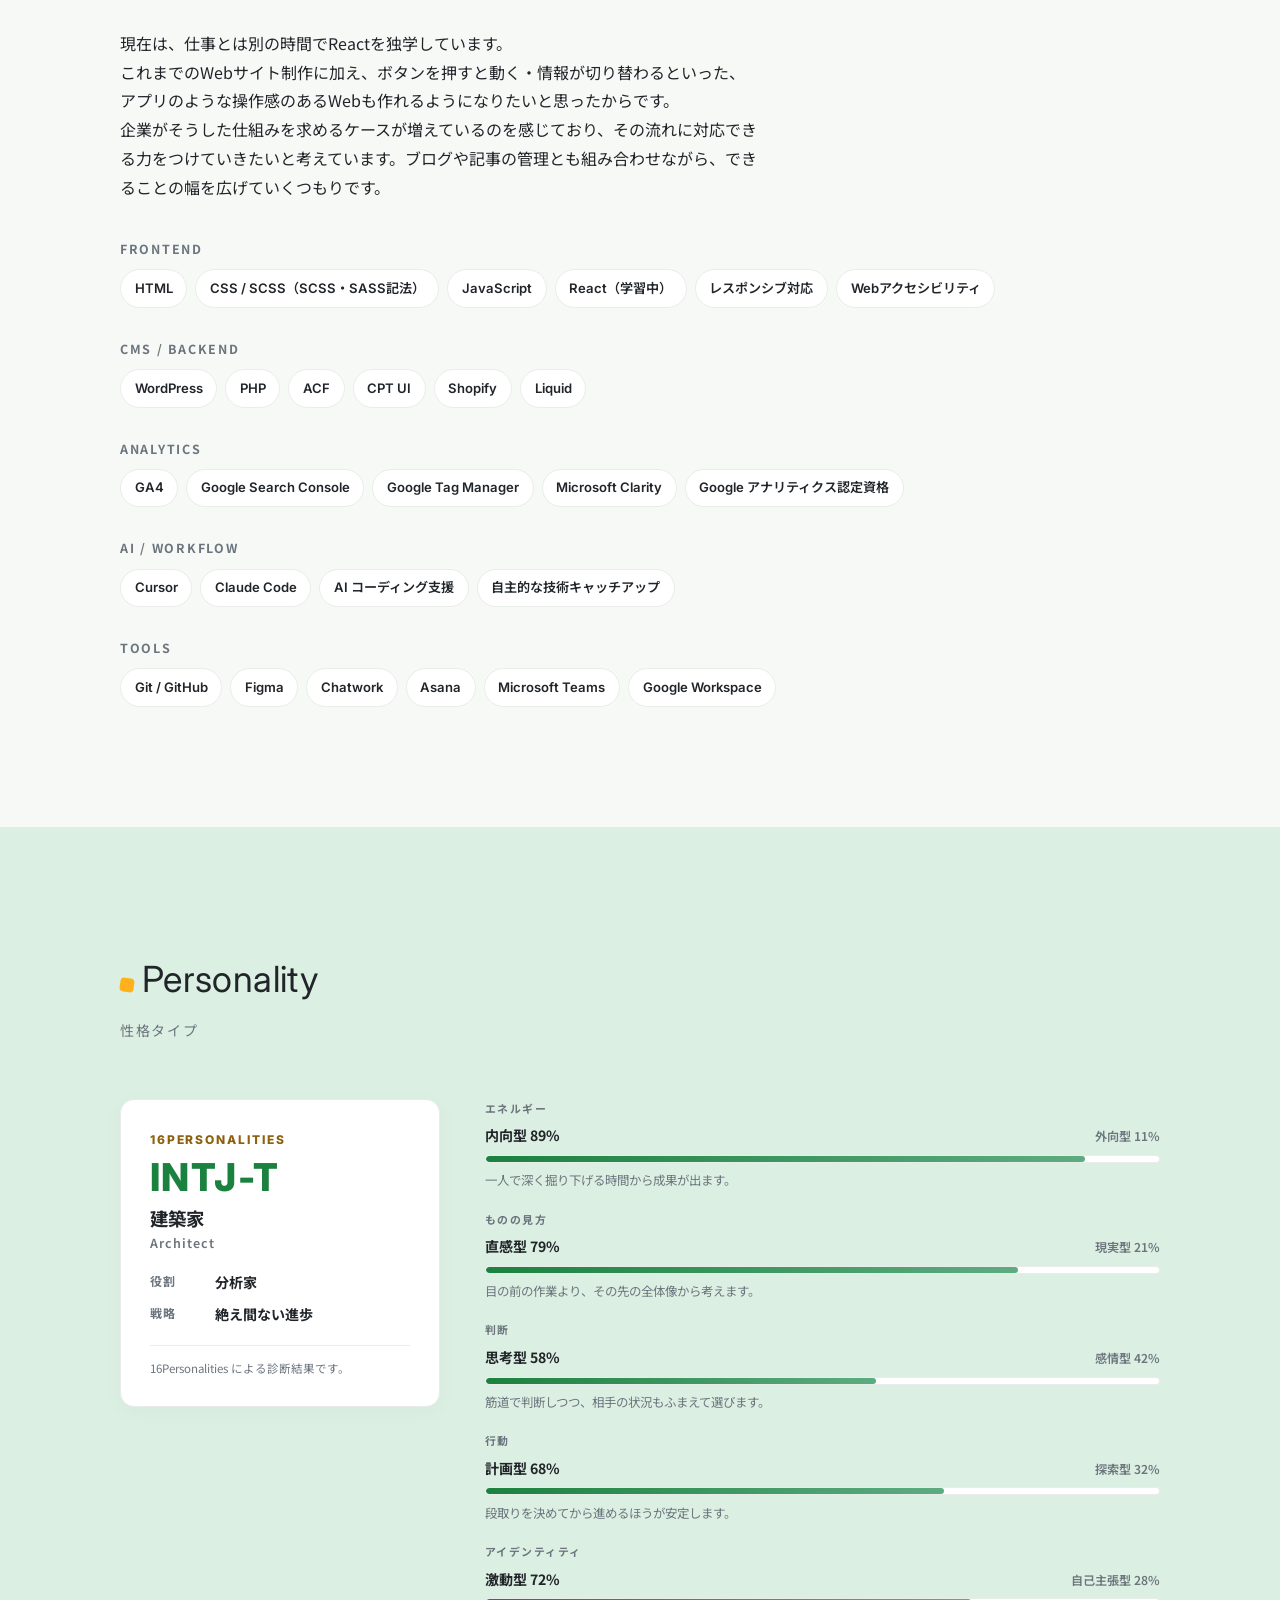
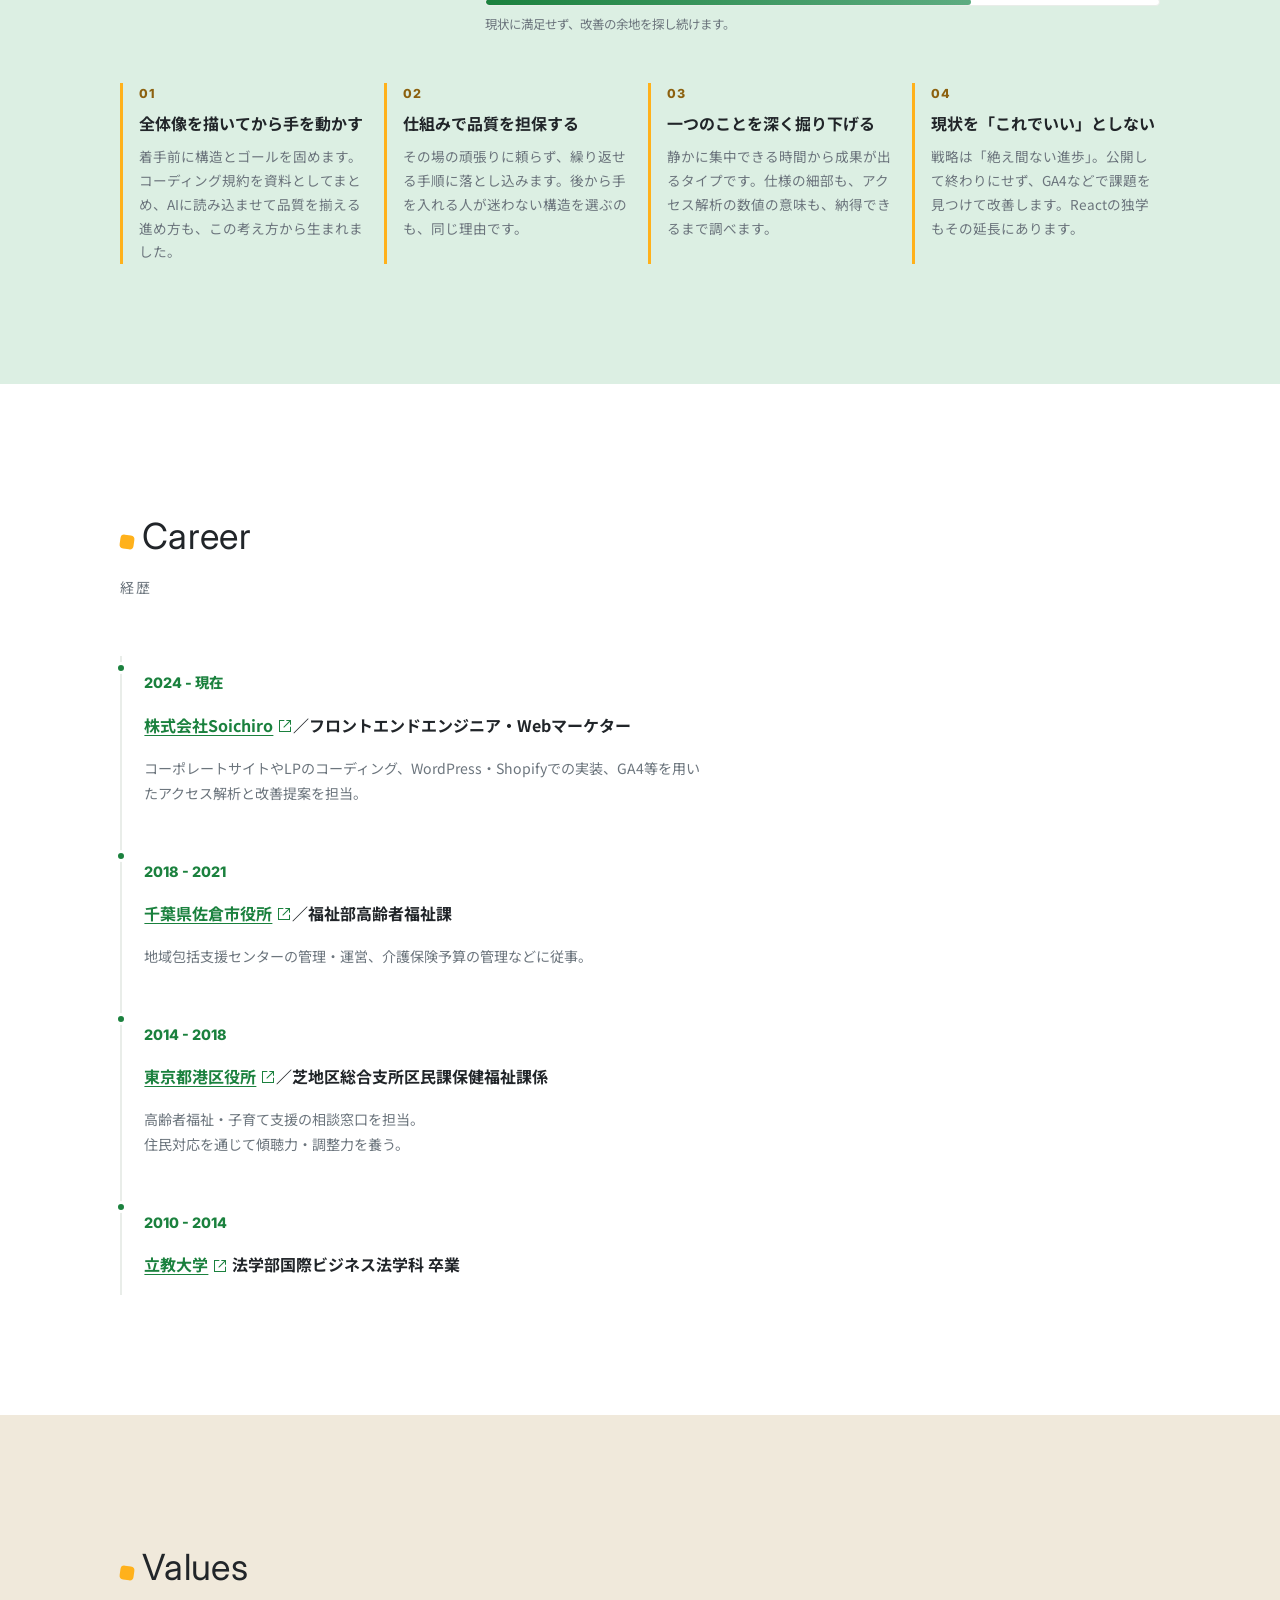
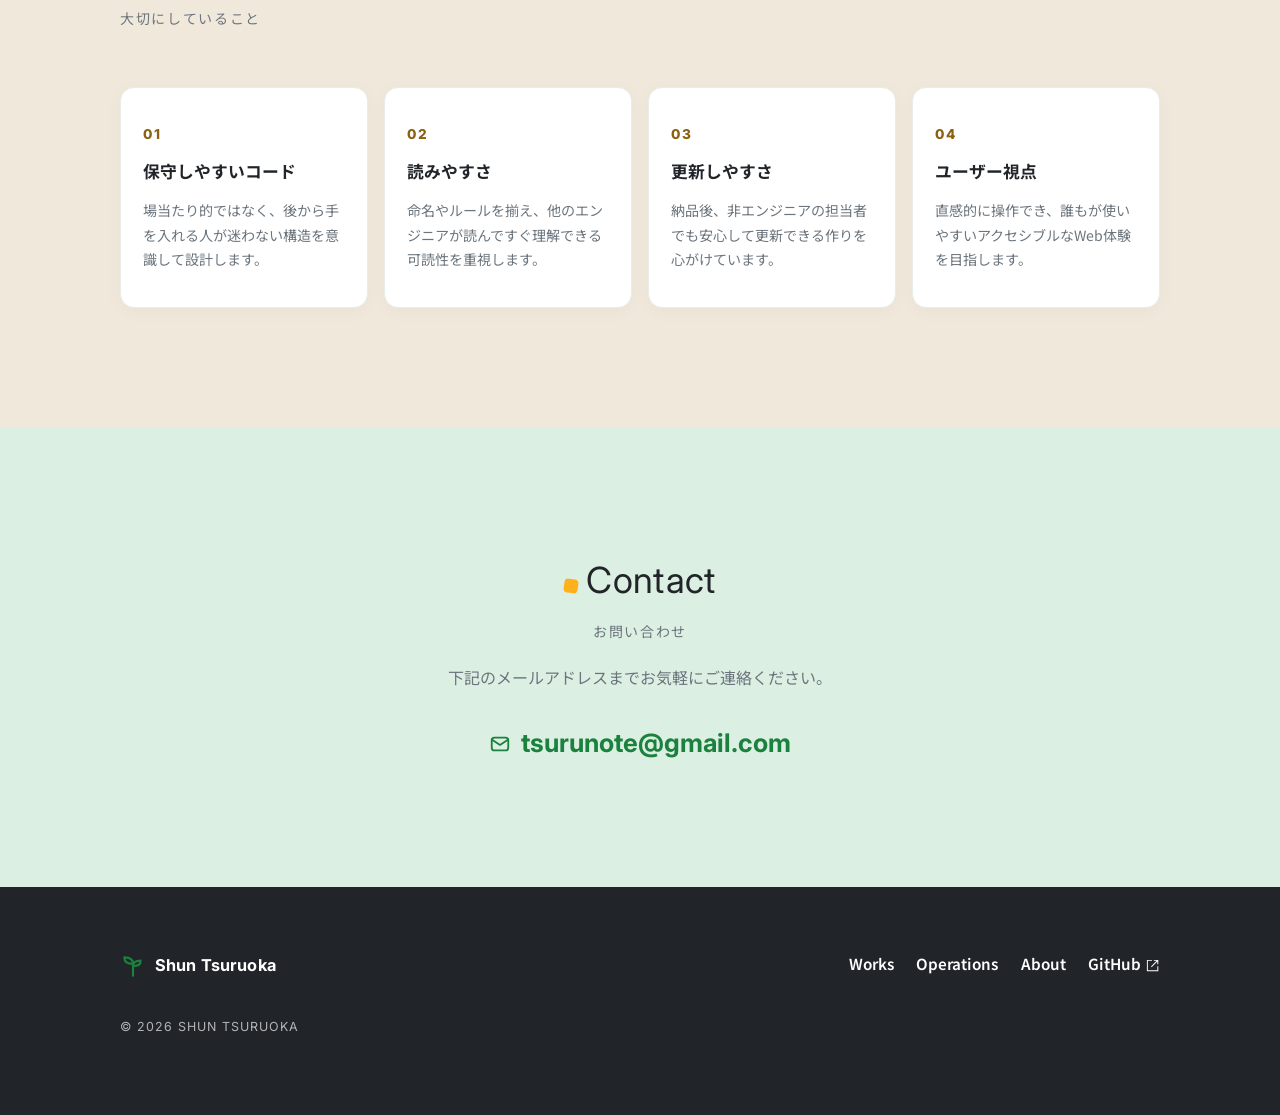
==== commit db4915a7: "新機能：運用実績ページを追加し制作実績を追記する ## ファイル追加 - operations.html / operation.html: 運用実績の一覧と詳細 - assets/js/operat" ====
--- a/about.html
+++ b/about.html
@@ -23,6 +23,7 @@
       <nav class="nav" id="site-nav" aria-label="メインメニュー">
         <ul class="nav__list">
           <li><a class="nav__link" href="works.html">Works</a></li>
+          <li><a class="nav__link" href="operations.html">Operations</a></li>
           <li><a class="nav__link" href="about.html">About</a></li>
           <li><a class="nav__link" href="index.html#contact">Contact</a></li>
         </ul>
@@ -323,6 +324,7 @@
       <nav aria-label="フッターメニュー">
         <ul class="nav__list">
           <li><a class="nav__link" href="works.html">Works</a></li>
+          <li><a class="nav__link" href="operations.html">Operations</a></li>
           <li><a class="nav__link" href="about.html">About</a></li>
           <li><a class="nav__link" href="https://github.com/" target="_blank" rel="noopener noreferrer">GitHub</a></li>
         </ul>
--- a/assets/css/style.css
+++ b/assets/css/style.css
@@ -645,6 +645,51 @@
 .detail dl { display: grid; grid-template-columns: auto 1fr; gap: 0.6rem 1.2rem; margin: 0 0 1.8rem; font-family: "Noto Sans JP", sans-serif; }
 .detail dt { font-weight: 700; color: var(--muted); font-size: 0.85rem; }
 .detail dd { margin: 0; font-size: 0.92rem; }
+.detail__subhead { font-family: "Noto Sans JP", sans-serif; font-size: 1rem; margin: 0 0 0.7rem; }
+.detail__updates {
+  margin: 0 0 1.6rem; padding-left: 1.2rem;
+  font-family: "Noto Sans JP", sans-serif; font-size: 0.92rem; line-height: 1.75;
+}
+.detail__updates li + li { margin-top: 0.55rem; }
+.detail__note { font-family: "Noto Sans JP", sans-serif; font-size: 0.88rem; color: var(--muted); margin: -0.4rem 0 1.4rem; }
+.detail__note a { color: var(--accent); font-weight: 700; }
+
+.effort {
+  margin: 0 0 1.8rem; padding: clamp(1.1rem, 3vw, 1.5rem);
+  border: 1px solid var(--line); border-radius: var(--r);
+  background: var(--base-2);
+  font-family: "Noto Sans JP", sans-serif;
+}
+.effort__title { font-size: 1rem; margin: 0 0 1rem; }
+.effort__bars { display: grid; gap: 0.9rem; margin: 0; padding: 0; list-style: none; }
+.effort__head {
+  display: flex; align-items: baseline; justify-content: space-between;
+  flex-wrap: wrap; gap: 0.2rem 1rem;
+  margin-bottom: 0.35rem;
+}
+.effort__label { font-size: 0.82rem; font-weight: 700; }
+.effort__hours { font-family: "Inter", sans-serif; font-size: 0.95rem; font-weight: 800; color: var(--accent); }
+.effort__row--base .effort__hours { color: var(--muted); }
+.effort__bar {
+  height: 0.75rem; border-radius: 999px;
+  background: var(--base); border: 1px solid var(--line); overflow: hidden;
+}
+.effort__fill {
+  display: block; height: 100%; border-radius: 999px;
+  background: linear-gradient(90deg, var(--accent), var(--accent-light));
+}
+.effort__row--base .effort__fill { background: var(--muted); }
+.effort__rate {
+  margin: 1rem 0 0;
+  color: var(--accent); font-size: 1.15rem; font-weight: 800;
+}
+.effort__rate small { margin-left: 0.3rem; color: var(--muted); font-size: 0.8rem; font-weight: 700; }
+.effort__notes {
+  margin: 0.9rem 0 0; padding: 0.8rem 0 0; border-top: 1px solid var(--line);
+  list-style: none; display: grid; gap: 0.35rem;
+  color: var(--muted); font-size: 0.72rem; line-height: 1.6;
+}
+.effort__notes li::before { content: "※"; }
 .back-link { display: inline-flex; align-items: center; gap: 0.4rem; color: var(--accent); font-weight: 700; margin-bottom: 1.5rem; }
 .back-link .ic { width: 16px; height: 16px; }
 
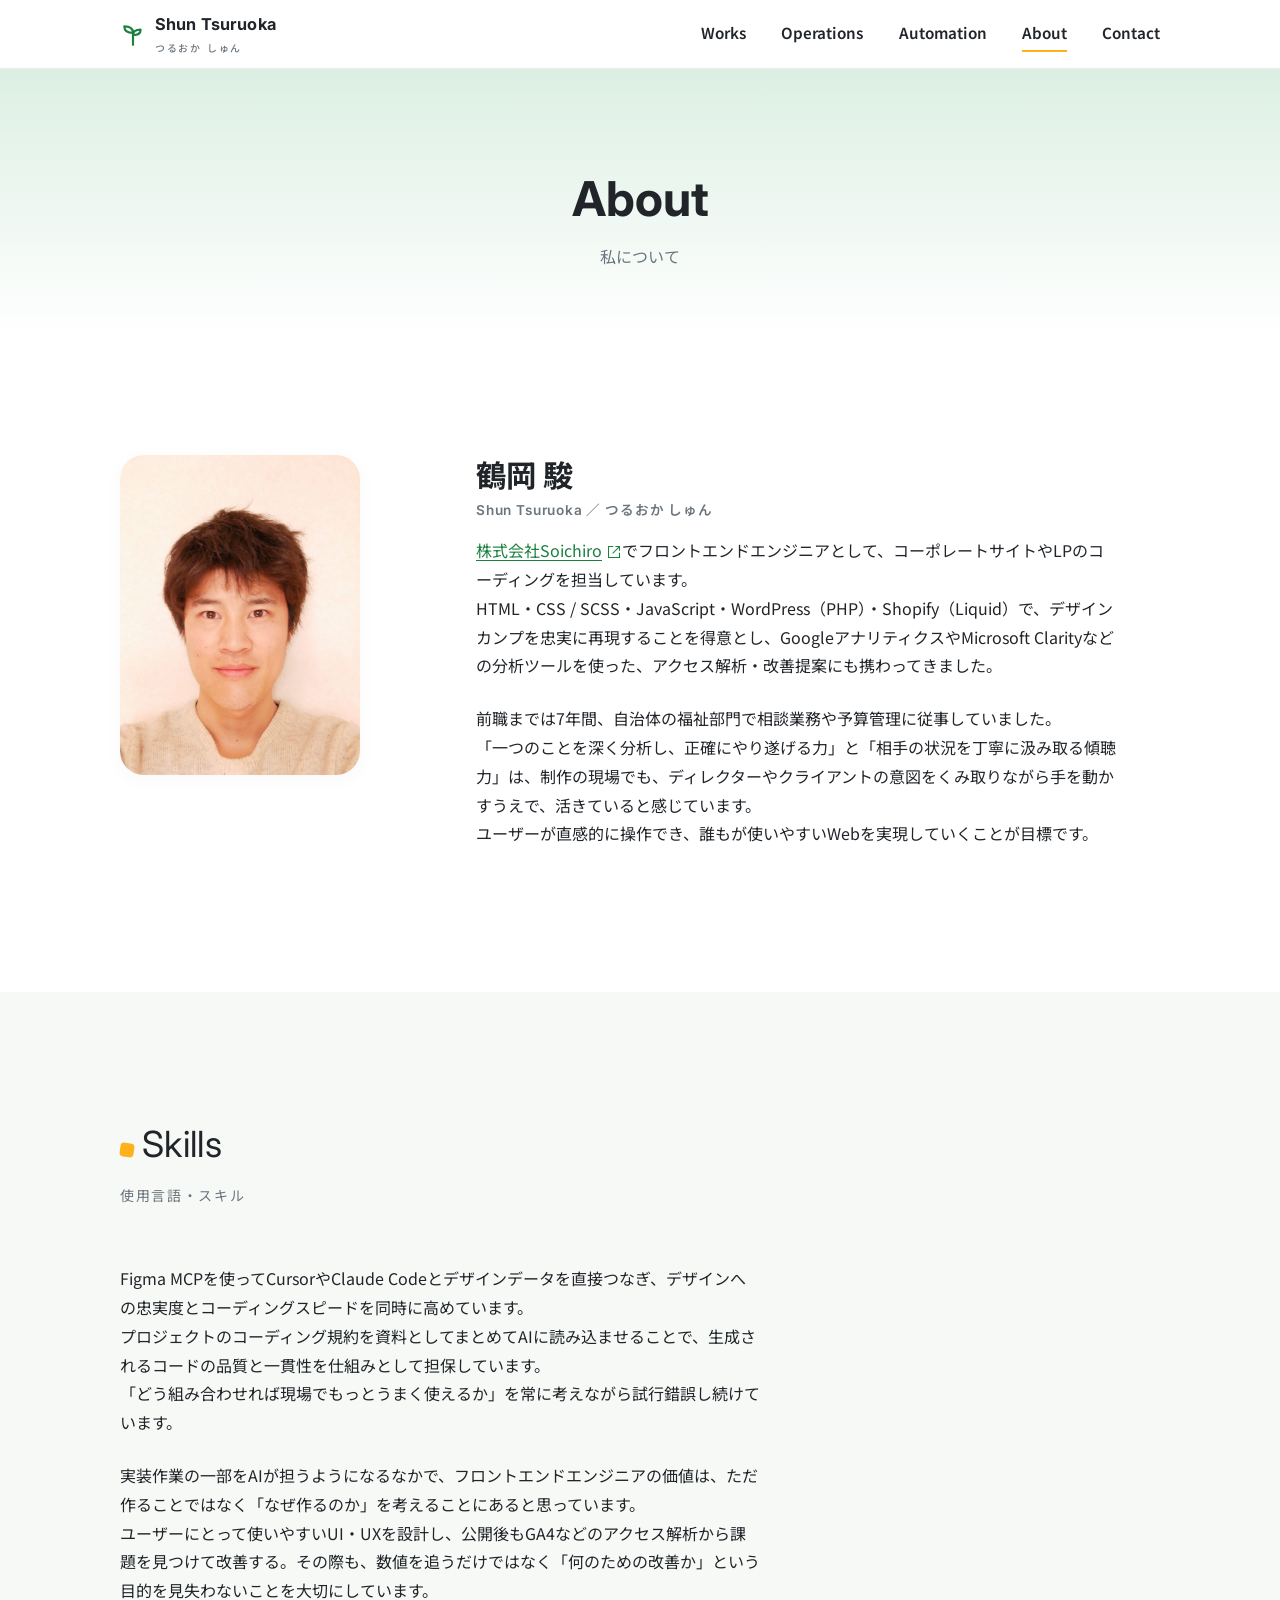
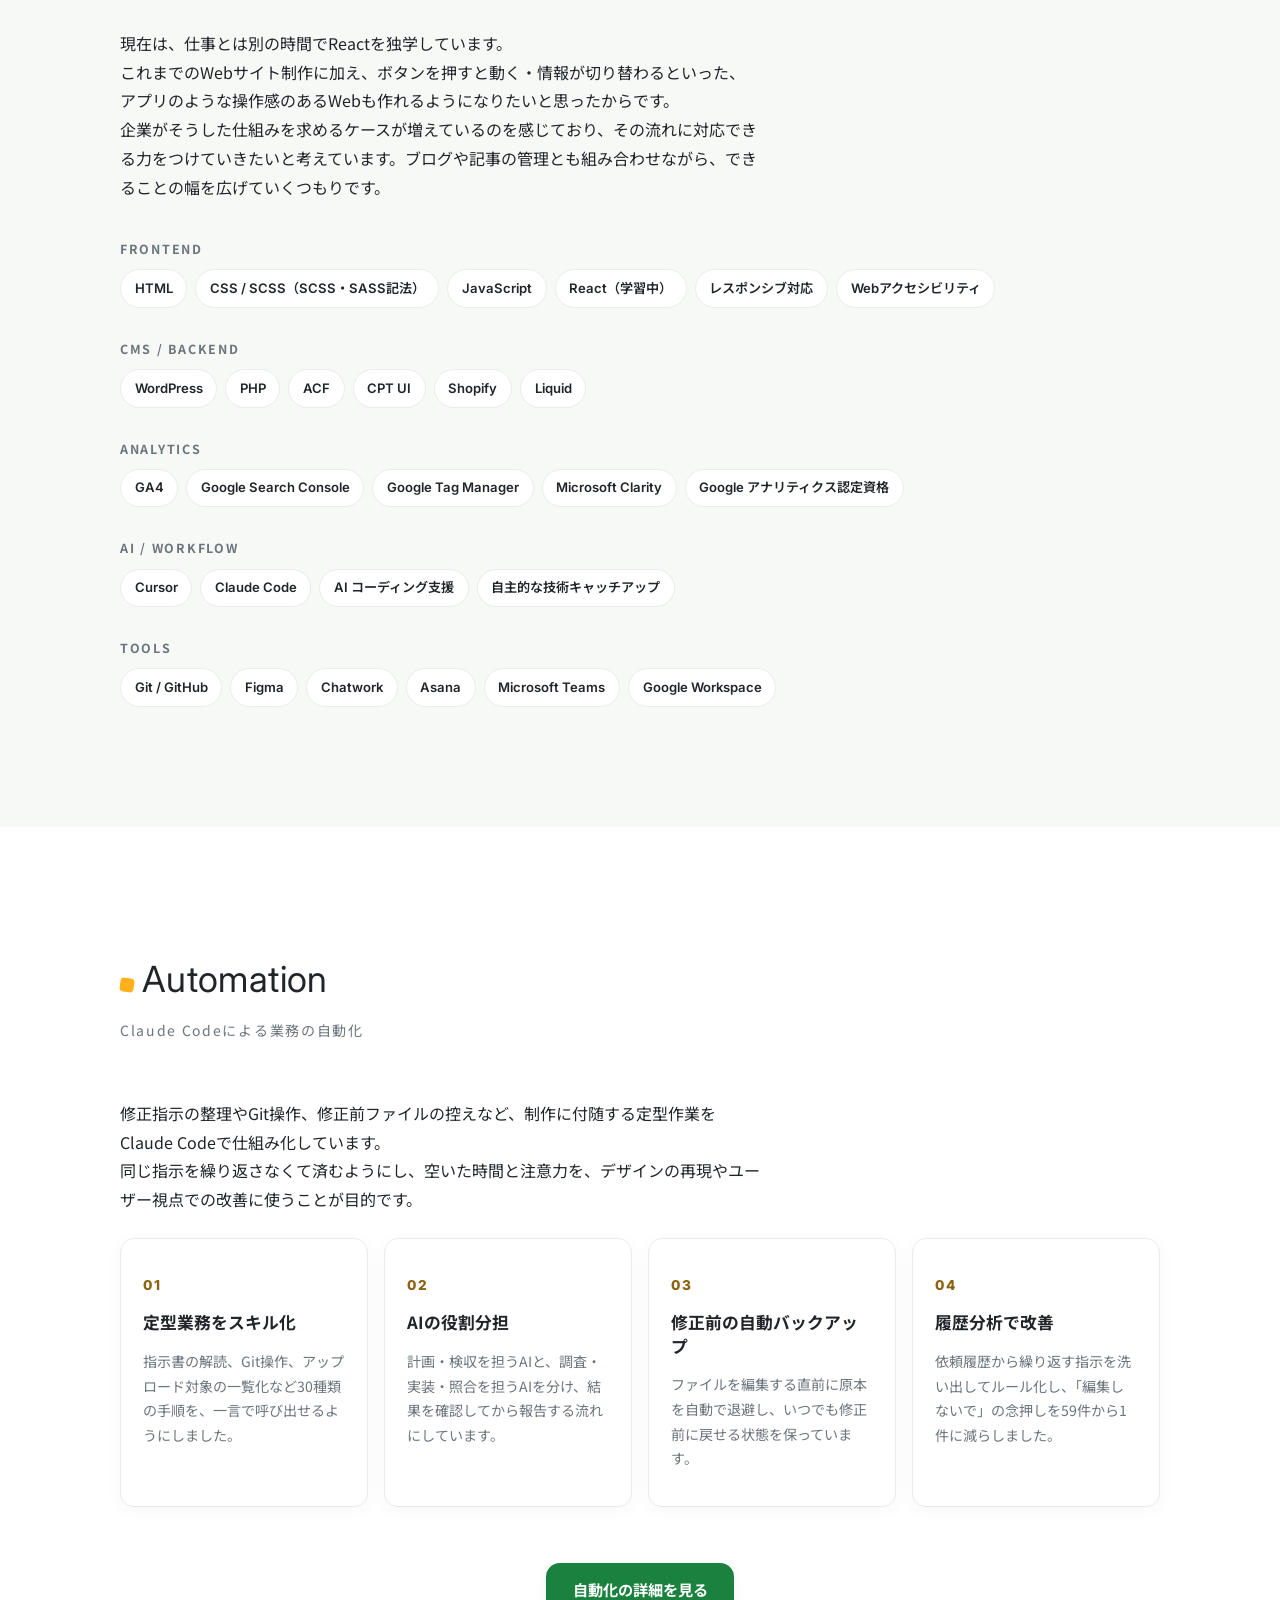
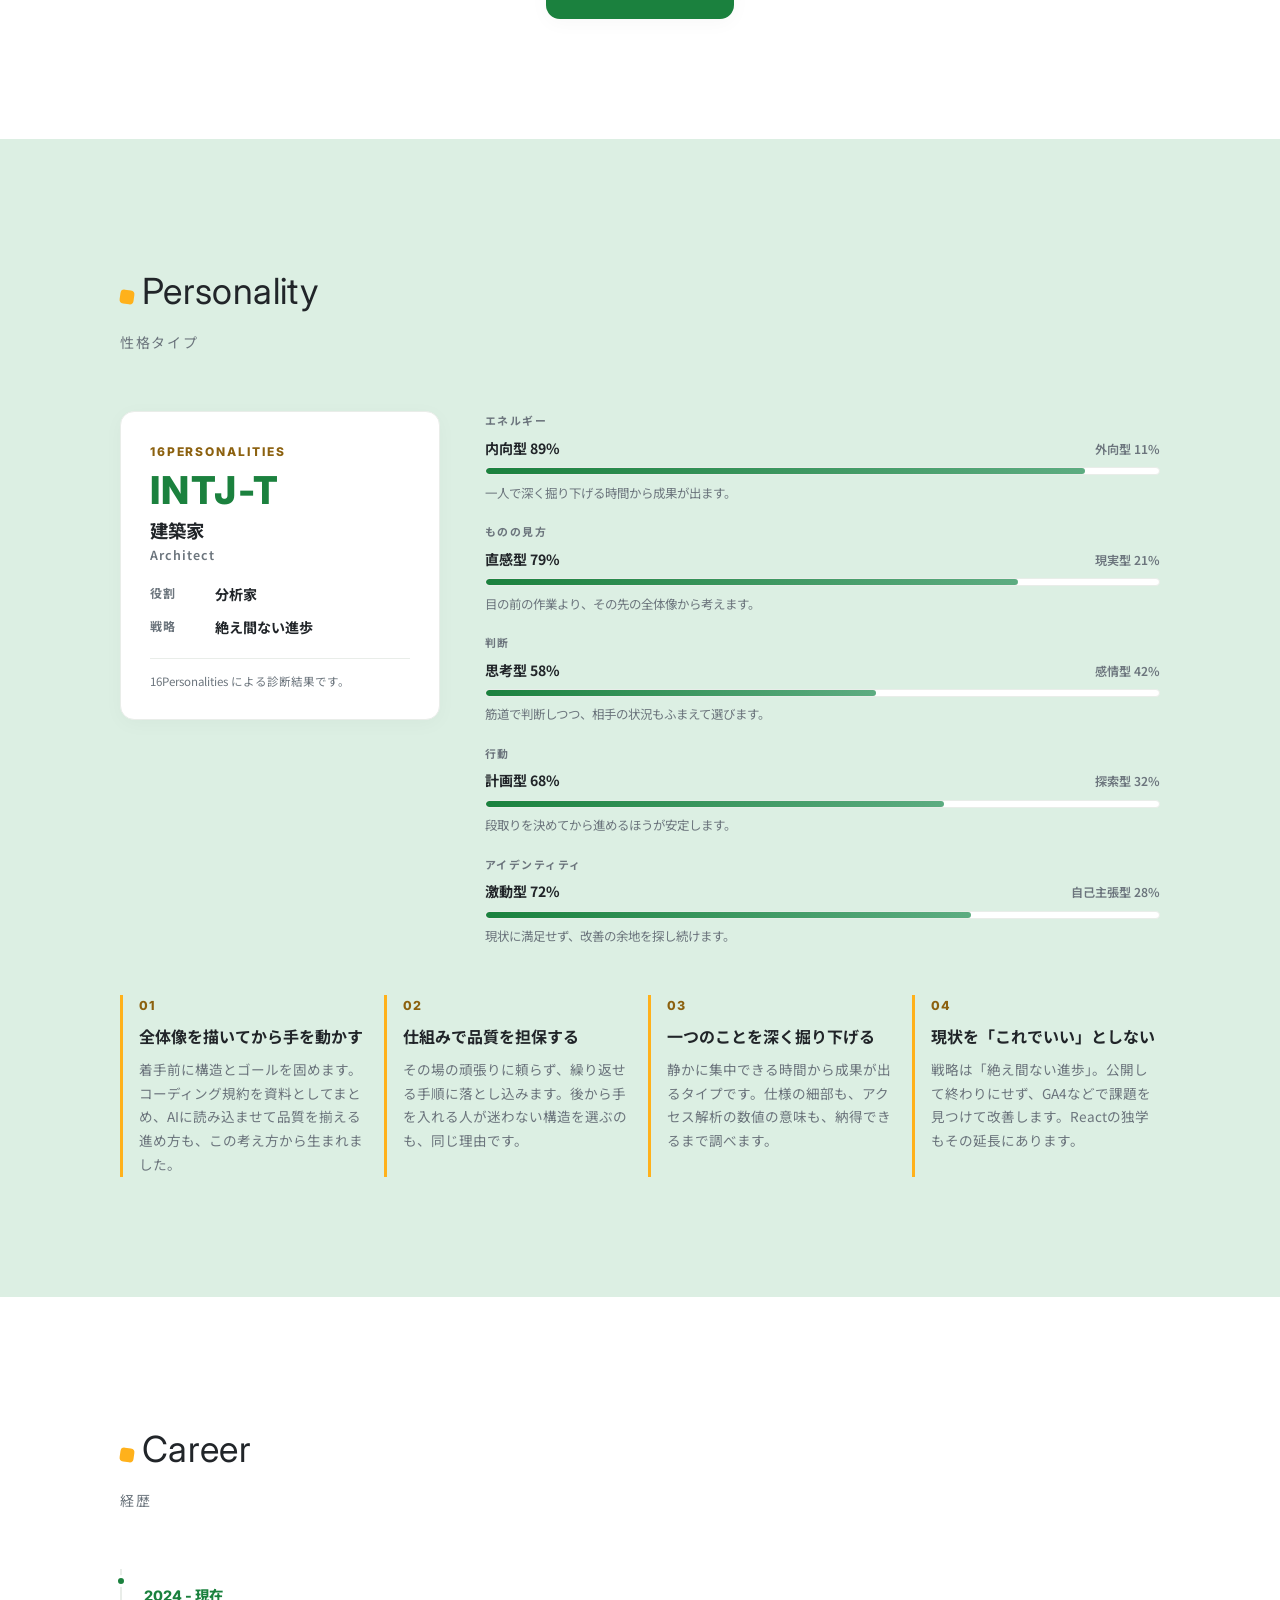
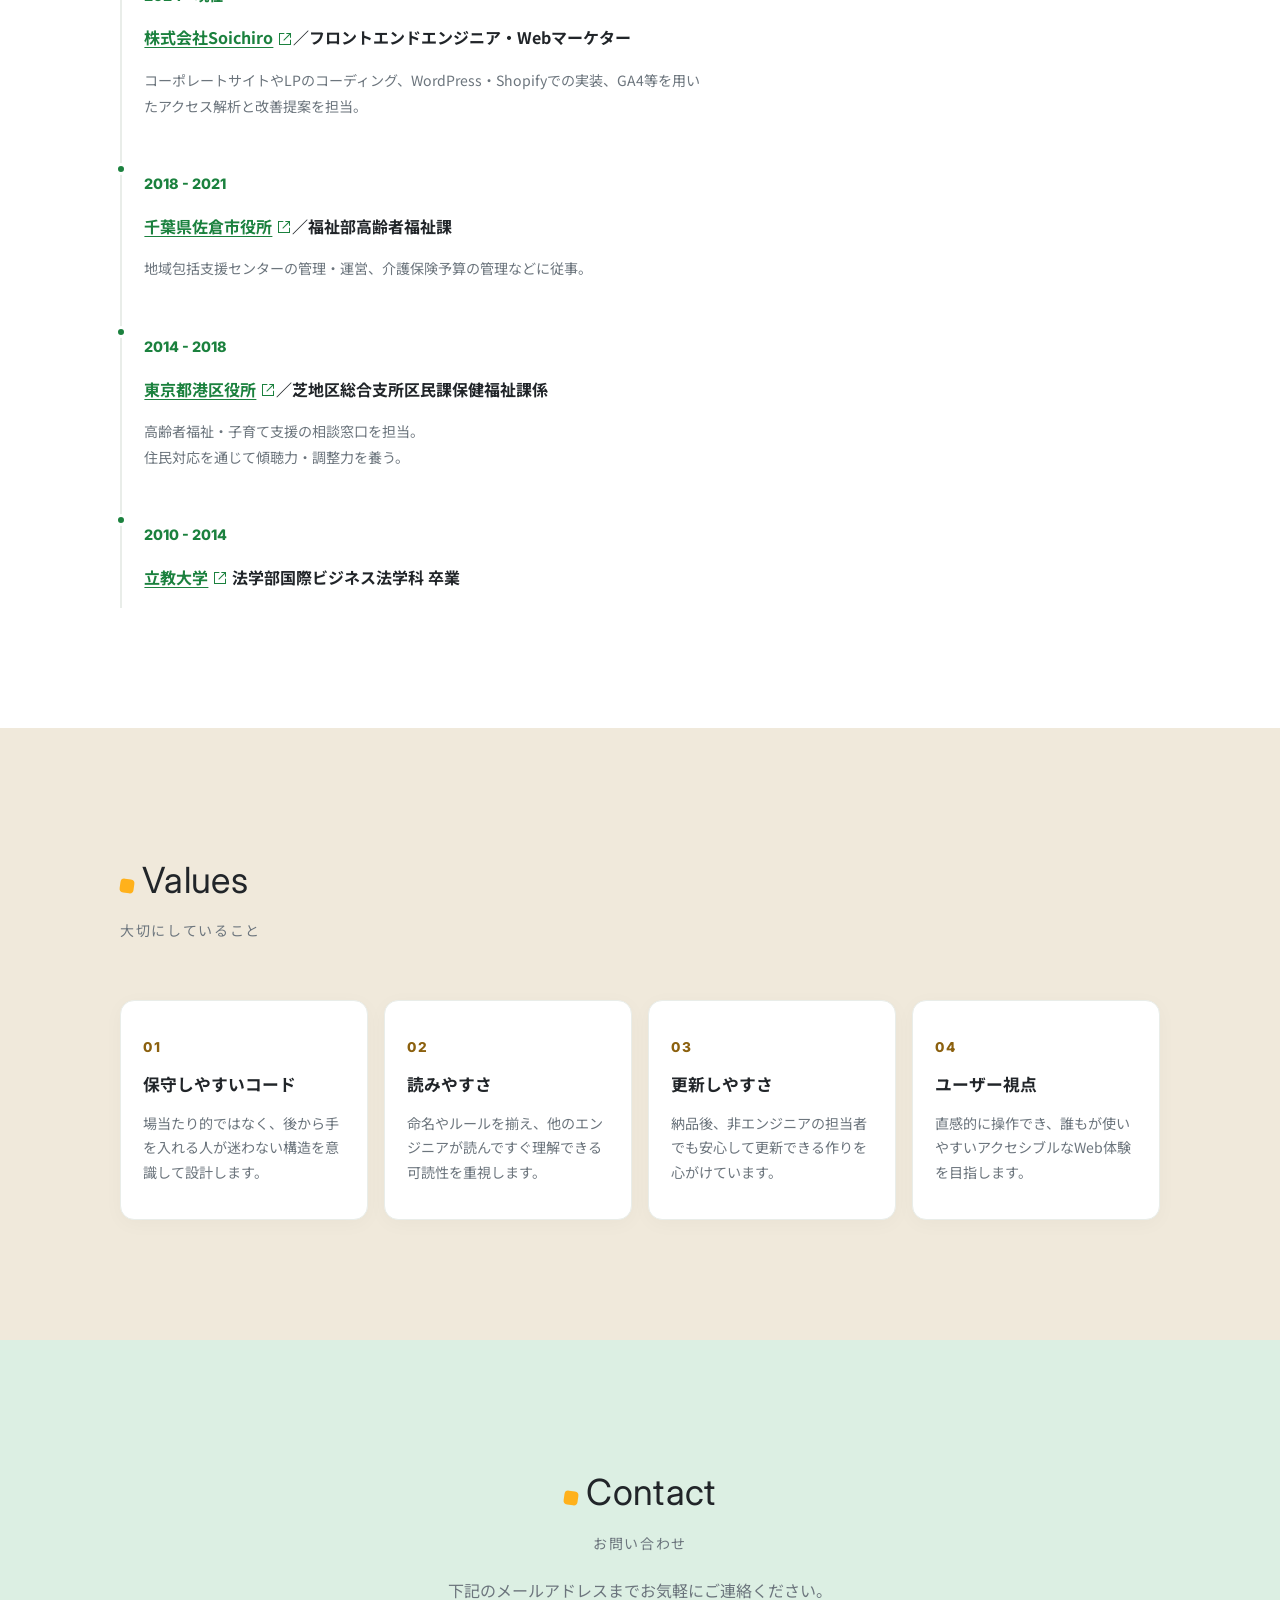
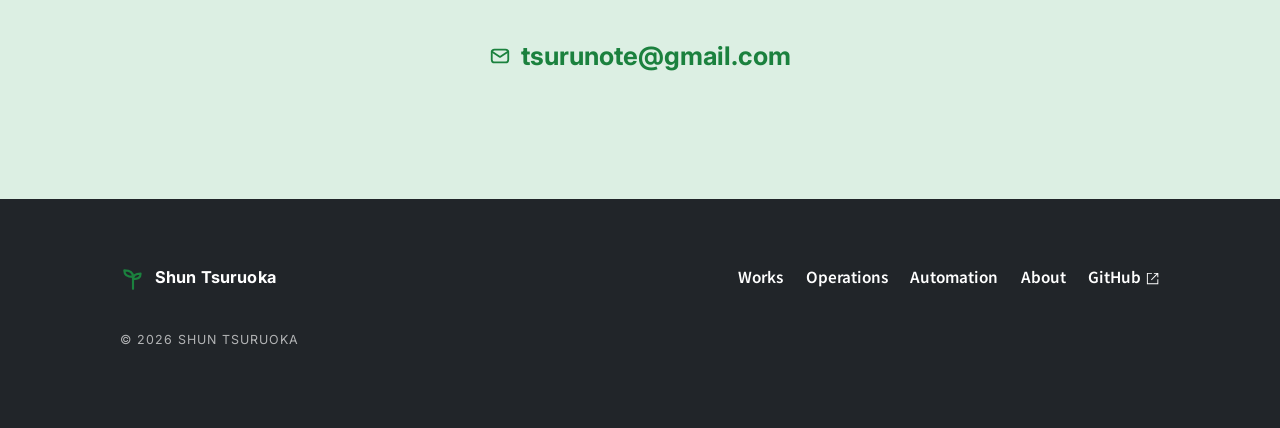
==== commit 02bb5318: "新機能：Claude Codeによる業務自動化ページを追加する ## ファイル追加 - automation.html: Claude Code による業務自動化の詳細ページ  ## テンプレート変更" ====
--- a/about.html
+++ b/about.html
@@ -24,6 +24,7 @@
         <ul class="nav__list">
           <li><a class="nav__link" href="works.html">Works</a></li>
           <li><a class="nav__link" href="operations.html">Operations</a></li>
+          <li><a class="nav__link" href="automation.html">Automation</a></li>
           <li><a class="nav__link" href="about.html">About</a></li>
           <li><a class="nav__link" href="index.html#contact">Contact</a></li>
         </ul>
@@ -136,6 +137,45 @@
               <span class="tag">Google Workspace</span>
             </div>
           </div>
+        </div>
+      </div>
+    </section>
+
+    <!-- ===== Automation ===== -->
+    <section class="section">
+      <div class="wrap">
+        <div class="section-head reveal">
+          <span class="en">Automation</span>
+          <span class="ja">Claude Codeによる業務の自動化</span>
+        </div>
+        <p class="profile__lead reveal">
+          修正指示の整理やGit操作、修正前ファイルの控えなど、制作に付随する定型作業をClaude Codeで仕組み化しています。<br>
+          同じ指示を繰り返さなくて済むようにし、空いた時間と注意力を、デザインの再現やユーザー視点での改善に使うことが目的です。
+        </p>
+        <div class="values reveal">
+          <div class="value">
+            <p class="value__no">01</p>
+            <h3 class="value__title">定型業務をスキル化</h3>
+            <p class="value__desc">指示書の解読、Git操作、アップロード対象の一覧化など30種類の手順を、一言で呼び出せるようにしました。</p>
+          </div>
+          <div class="value">
+            <p class="value__no">02</p>
+            <h3 class="value__title">AIの役割分担</h3>
+            <p class="value__desc">計画・検収を担うAIと、調査・実装・照合を担うAIを分け、結果を確認してから報告する流れにしています。</p>
+          </div>
+          <div class="value">
+            <p class="value__no">03</p>
+            <h3 class="value__title">修正前の自動バックアップ</h3>
+            <p class="value__desc">ファイルを編集する直前に原本を自動で退避し、いつでも修正前に戻せる状態を保っています。</p>
+          </div>
+          <div class="value">
+            <p class="value__no">04</p>
+            <h3 class="value__title">履歴分析で改善</h3>
+            <p class="value__desc">依頼履歴から繰り返す指示を洗い出してルール化し、「編集しないで」の念押しを59件から1件に減らしました。</p>
+          </div>
+        </div>
+        <div class="section-foot reveal">
+          <a class="btn btn--primary" href="automation.html">自動化の詳細を見る</a>
         </div>
       </div>
     </section>
@@ -325,6 +365,7 @@
         <ul class="nav__list">
           <li><a class="nav__link" href="works.html">Works</a></li>
           <li><a class="nav__link" href="operations.html">Operations</a></li>
+          <li><a class="nav__link" href="automation.html">Automation</a></li>
           <li><a class="nav__link" href="about.html">About</a></li>
           <li><a class="nav__link" href="https://github.com/" target="_blank" rel="noopener noreferrer">GitHub</a></li>
         </ul>
--- a/assets/css/style.css
+++ b/assets/css/style.css
@@ -694,6 +694,168 @@
 .back-link .ic { width: 16px; height: 16px; }
 
 /* =========================================================
+   Automation
+   ========================================================= */
+.auto-issues {
+  display: grid; gap: 1rem;
+  grid-template-columns: repeat(auto-fit, minmax(220px, 1fr));
+  margin-top: 0.5rem;
+  font-family: "Noto Sans JP", sans-serif;
+}
+.auto-issue { padding-left: 1rem; border-left: 3px solid var(--accent-2); }
+.auto-issue__label {
+  margin: 0; color: var(--accent-2-ink);
+  font-family: "Inter", sans-serif; font-size: 0.75rem; font-weight: 800; letter-spacing: 0.14em;
+}
+.auto-issue__text { margin: 0.25rem 0 0; font-weight: 700; line-height: 1.6; }
+
+/* 図1：役割分担 */
+.auto-map {
+  margin: 0; padding: clamp(1.2rem, 4vw, 2.2rem);
+  border: 1px solid var(--line); border-radius: var(--r-lg);
+  background: var(--base); box-shadow: var(--shadow);
+  font-family: "Noto Sans JP", sans-serif;
+}
+.auto-map__row { display: flex; justify-content: center; }
+.auto-map__row--split {
+  display: grid; gap: 1rem;
+  grid-template-columns: repeat(3, minmax(0, 1fr));
+}
+.auto-map__node,
+.auto-map__base {
+  padding: 1rem 1.2rem;
+  border: 1.5px solid var(--line); border-radius: var(--r);
+  background: var(--base-2); text-align: center;
+}
+.auto-map__row > .auto-map__node { width: min(100%, 420px); }
+.auto-map__node--person { background: var(--soil); border-color: var(--soil); }
+.auto-map__node--main { background: var(--leaf); border-color: var(--accent-light); }
+.auto-map__role { margin: 0; font-weight: 700; }
+.auto-map__role small {
+  margin-left: 0.4rem; color: var(--accent);
+  font-family: "Inter", "Noto Sans JP", sans-serif; font-size: 0.75rem; font-weight: 800;
+}
+.auto-map__desc { margin: 0.3rem 0 0; color: var(--muted); font-size: 0.82rem; line-height: 1.7; }
+.auto-map__arrow {
+  position: relative; width: 2px; height: 2rem; margin: 0.4rem auto;
+  background: var(--accent-light);
+}
+.auto-map__arrow::after {
+  content: ""; position: absolute; left: 50%; bottom: -2px;
+  border: 6px solid transparent; border-top-color: var(--accent-light);
+  border-bottom-width: 0; transform: translateX(-50%);
+}
+.auto-map__base {
+  margin-top: 1rem;
+  border-style: dashed; background: var(--base);
+}
+.auto-map__caption {
+  margin-top: 1rem; color: var(--muted);
+  font-family: "Noto Sans JP", sans-serif; font-size: 0.78rem; text-align: center;
+}
+@media (max-width: 760px) {
+  .auto-map__row--split { grid-template-columns: 1fr; }
+}
+
+/* 事例：課題 → 解決 → 成果 */
+.auto-cases { display: grid; gap: clamp(2rem, 5vw, 3rem); }
+.auto-case { font-family: "Noto Sans JP", sans-serif; }
+.auto-case__no {
+  margin: 0; color: var(--accent-2-ink);
+  font-family: "Inter", sans-serif; font-size: 0.85rem; font-weight: 800; letter-spacing: 0.1em;
+}
+.auto-case__title { margin: 0.2rem 0 1rem; font-size: clamp(1.15rem, 3vw, 1.35rem); }
+.flow {
+  display: grid; gap: 1.6rem;
+  grid-template-columns: repeat(3, minmax(0, 1fr));
+  margin: 0; padding: 0; list-style: none;
+}
+.flow__step {
+  position: relative;
+  padding: 1.1rem 1.2rem;
+  border: 1px solid var(--line); border-top: 4px solid var(--muted); border-radius: var(--r);
+  background: var(--base); box-shadow: var(--shadow);
+}
+.flow__step--solve { border-top-color: var(--accent-light); }
+.flow__step--result { border-top-color: var(--accent); background: var(--leaf); }
+.flow__step + .flow__step::before {
+  content: ""; position: absolute; top: 50%; left: -1.25rem;
+  border: 7px solid transparent; border-left-color: var(--accent-light);
+  border-right-width: 0; transform: translateY(-50%);
+}
+.flow__label {
+  margin: 0; color: var(--muted);
+  font-size: 0.75rem; font-weight: 700; letter-spacing: 0.14em;
+}
+.flow__step--result .flow__label { color: var(--accent); }
+.flow__text { margin: 0.35rem 0 0; font-size: 0.88rem; line-height: 1.75; }
+@media (max-width: 820px) {
+  .flow { grid-template-columns: 1fr; }
+  .flow__step + .flow__step::before {
+    top: -1.25rem; left: 50%;
+    border: 7px solid transparent; border-top-color: var(--accent-light);
+    border-bottom-width: 0; transform: translateX(-50%);
+  }
+}
+
+/* 図2：改善サイクル */
+.cycle { margin: 0; }
+.cycle__list {
+  display: grid; gap: 1.6rem;
+  grid-template-columns: repeat(4, minmax(0, 1fr));
+  margin: 0; padding: 0; list-style: none;
+  font-family: "Noto Sans JP", sans-serif;
+}
+.cycle__step {
+  position: relative;
+  display: flex; flex-direction: column; align-items: center; gap: 0.6rem;
+  padding: 1.2rem 1rem;
+  border-radius: var(--r); background: var(--base); box-shadow: var(--shadow);
+  text-align: center;
+}
+.cycle__step + .cycle__step::before {
+  content: ""; position: absolute; top: 50%; left: -1.25rem;
+  border: 7px solid transparent; border-left-color: var(--accent);
+  border-right-width: 0; transform: translateY(-50%);
+}
+.cycle__no {
+  display: grid; place-items: center;
+  width: 2.2rem; height: 2.2rem; border-radius: 50%;
+  background: var(--accent); color: #fff;
+  font-family: "Inter", sans-serif; font-weight: 800;
+}
+.cycle__text { margin: 0; font-size: 0.88rem; font-weight: 700; line-height: 1.6; }
+@media (max-width: 820px) {
+  .cycle__list { grid-template-columns: 1fr; }
+  .cycle__step + .cycle__step::before {
+    top: -1.25rem; left: 50%;
+    border: 7px solid transparent; border-top-color: var(--accent);
+    border-bottom-width: 0; transform: translateX(-50%);
+  }
+}
+
+/* 成果 */
+.auto-stats {
+  display: grid; gap: 1rem;
+  grid-template-columns: repeat(auto-fit, minmax(200px, 1fr));
+  margin-bottom: clamp(1.5rem, 4vw, 2.2rem);
+  font-family: "Noto Sans JP", sans-serif;
+}
+.auto-stat {
+  padding: 1.3rem 1.4rem;
+  border: 1px solid var(--line); border-radius: var(--r);
+  background: var(--base); box-shadow: var(--shadow);
+  text-align: center;
+}
+.auto-stat__num {
+  margin: 0; color: var(--accent);
+  font-family: "Inter", sans-serif; font-size: clamp(2rem, 6vw, 2.6rem); font-weight: 800; line-height: 1.2;
+}
+.auto-stat__num small { margin-left: 0.2rem; font-family: "Noto Sans JP", sans-serif; font-size: 0.9rem; }
+.auto-stat__label { margin: 0.3rem 0 0; color: var(--muted); font-size: 0.82rem; line-height: 1.6; }
+.auto-effort { margin-bottom: 0; }
+
+/* =========================================================
    Contact / Footer
    ========================================================= */
 .contact { text-align: center; }
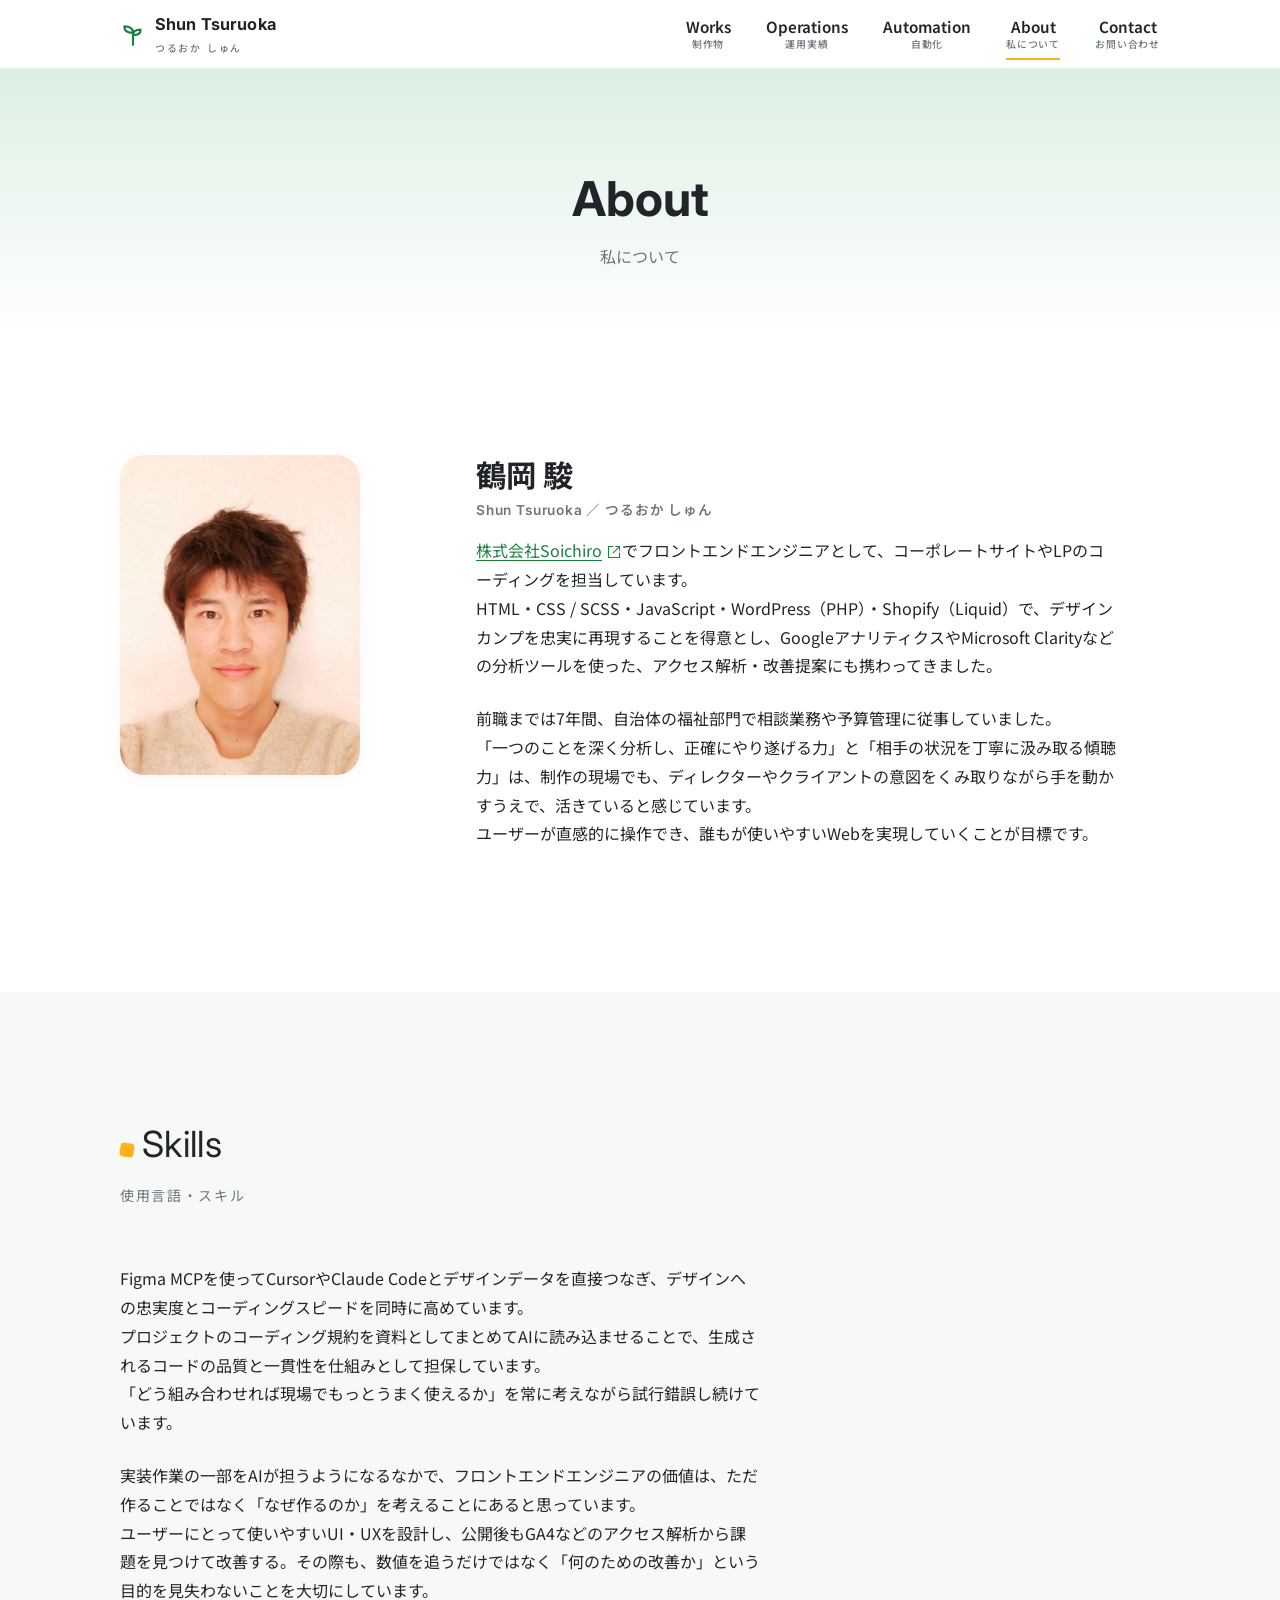
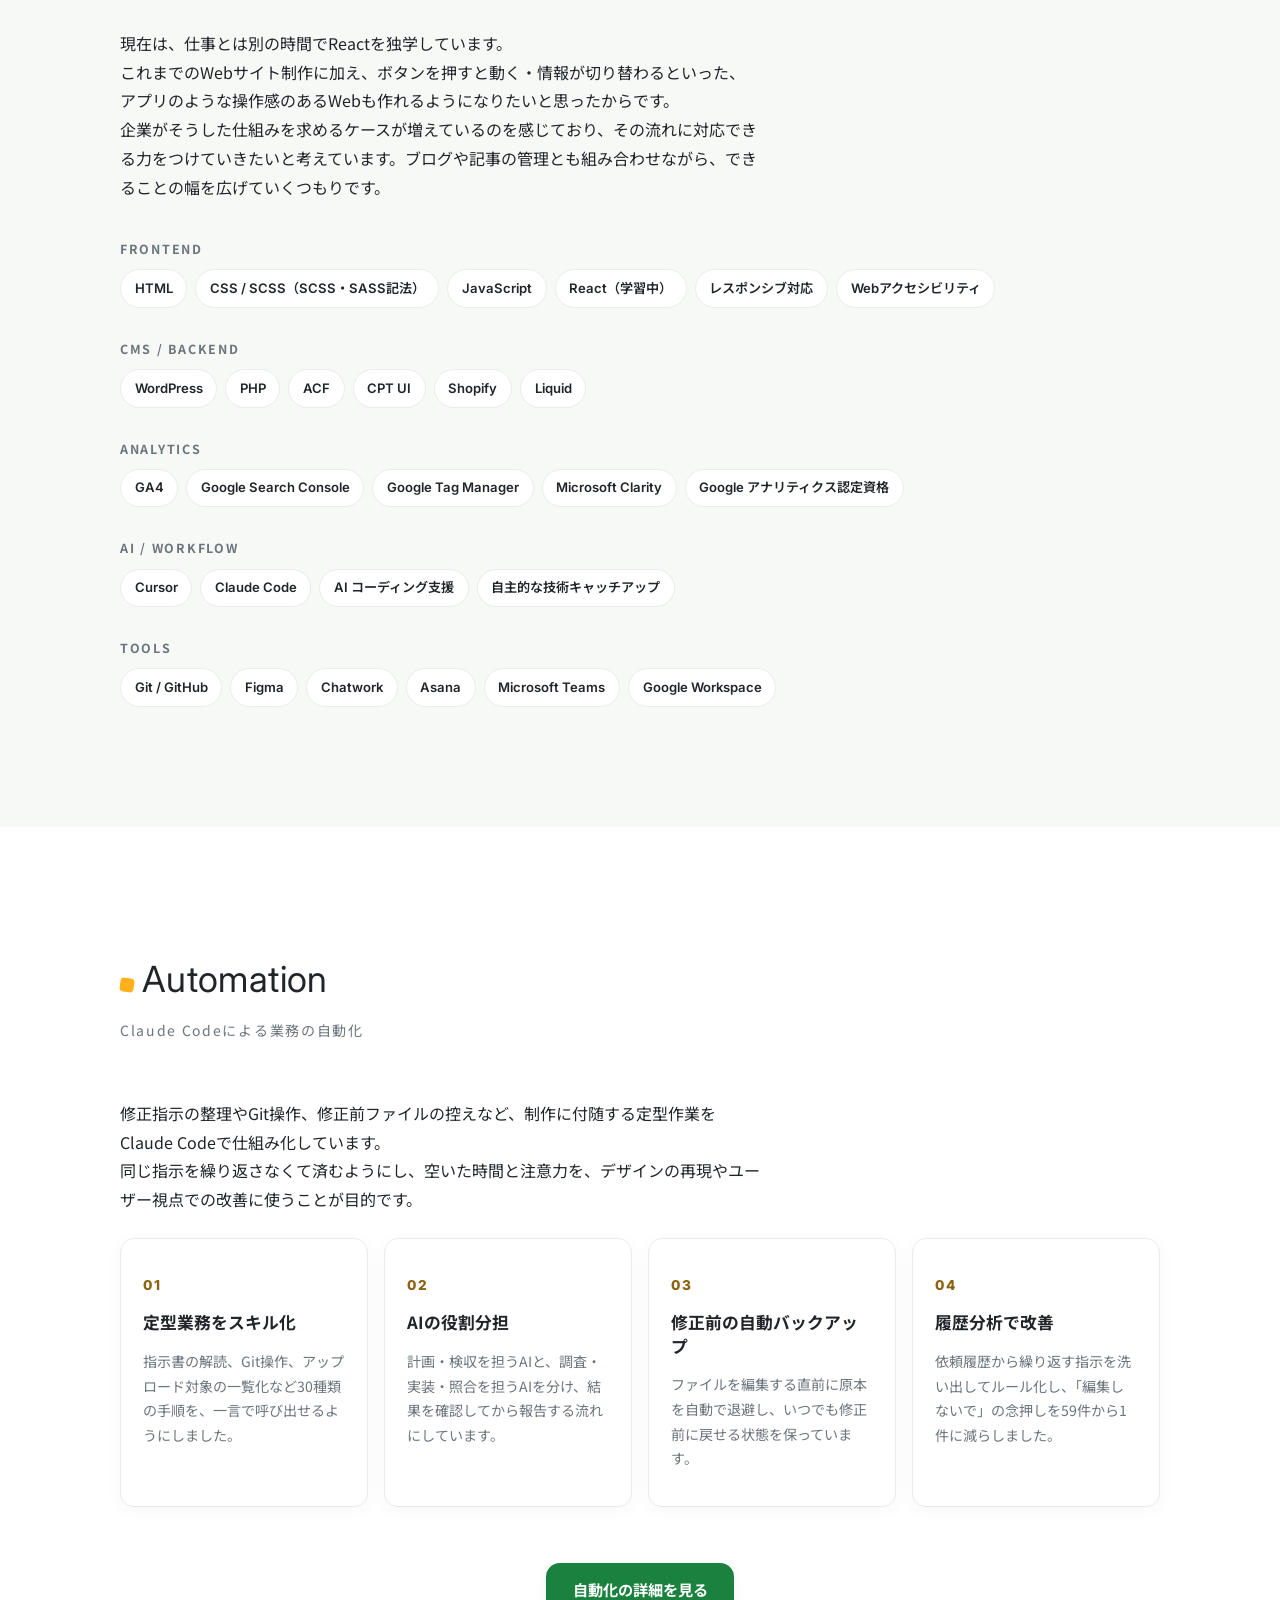
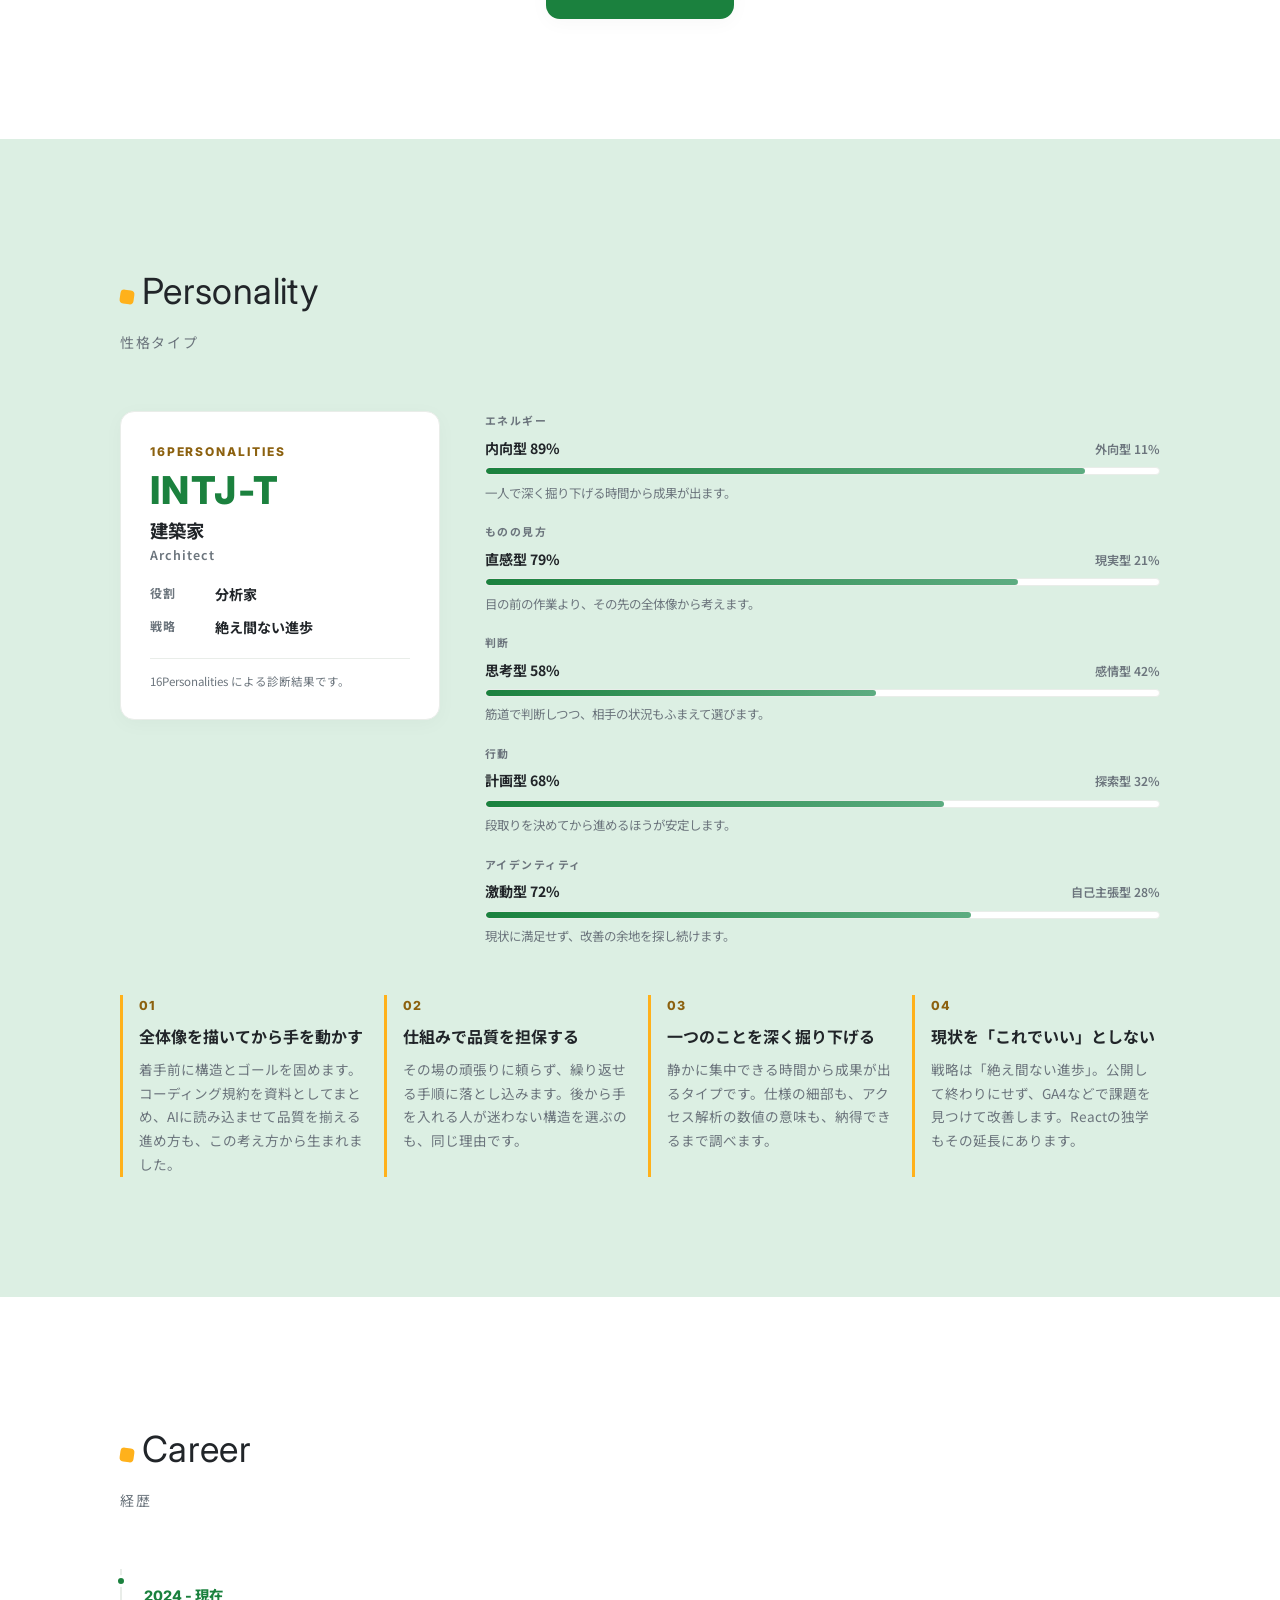
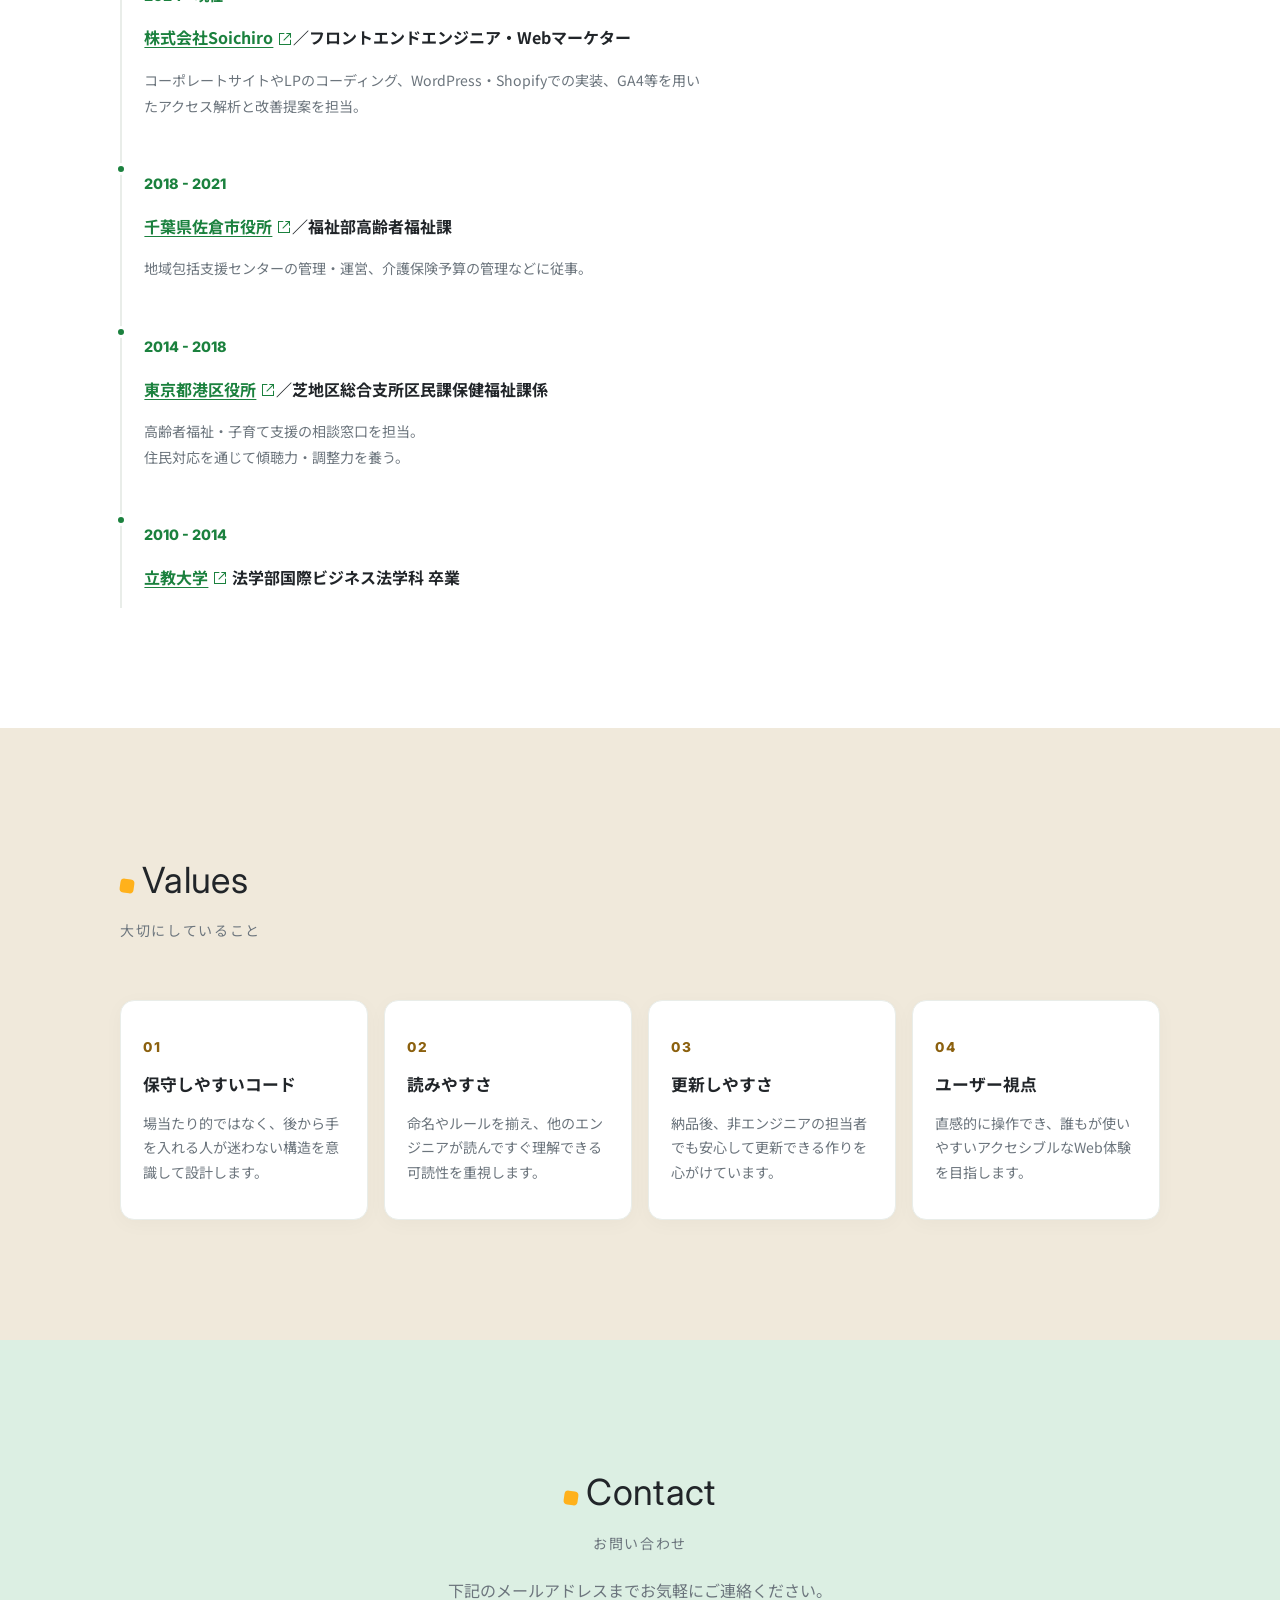
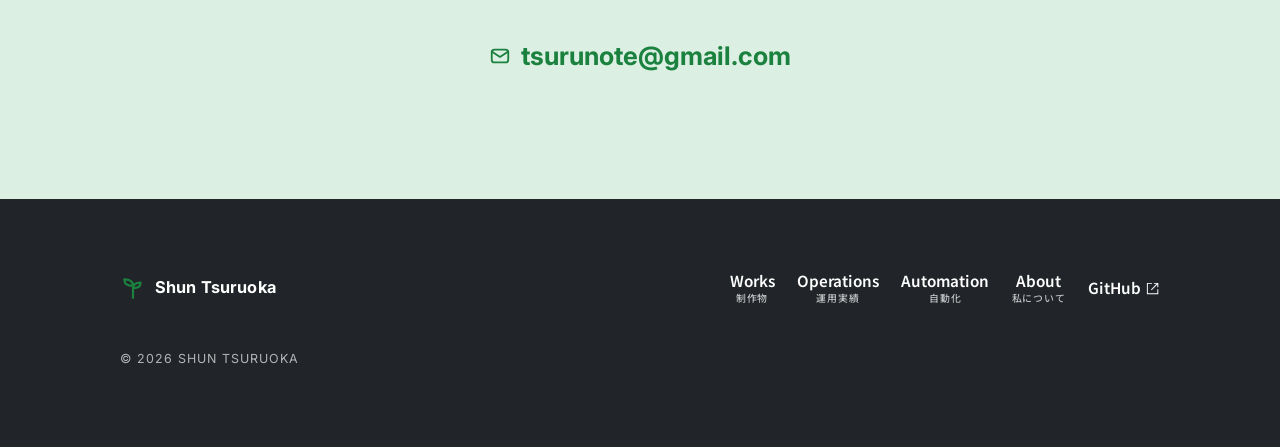
==== commit d0a57cff: "修正：自動化ページの見せ方とナビの表記を改善する ## テンプレート変更 - automation.html: 事例の課題・解決を箇条書きに変更し、成果に喜ぶ人のアイコンを追加 - index.htm" ====
--- a/about.html
+++ b/about.html
@@ -22,11 +22,11 @@
       <button class="nav-toggle" aria-expanded="false" aria-controls="site-nav" aria-label="メニューを開閉する"><span></span></button>
       <nav class="nav" id="site-nav" aria-label="メインメニュー">
         <ul class="nav__list">
-          <li><a class="nav__link" href="works.html">Works</a></li>
-          <li><a class="nav__link" href="operations.html">Operations</a></li>
-          <li><a class="nav__link" href="automation.html">Automation</a></li>
-          <li><a class="nav__link" href="about.html">About</a></li>
-          <li><a class="nav__link" href="index.html#contact">Contact</a></li>
+          <li><a class="nav__link" href="works.html">Works<span class="nav__ja">制作物</span></a></li>
+          <li><a class="nav__link" href="operations.html">Operations<span class="nav__ja">運用実績</span></a></li>
+          <li><a class="nav__link" href="automation.html">Automation<span class="nav__ja">自動化</span></a></li>
+          <li><a class="nav__link" href="about.html">About<span class="nav__ja">私について</span></a></li>
+          <li><a class="nav__link" href="index.html#contact">Contact<span class="nav__ja">お問い合わせ</span></a></li>
         </ul>
       </nav>
     </div>
@@ -363,10 +363,10 @@
       </a>
       <nav aria-label="フッターメニュー">
         <ul class="nav__list">
-          <li><a class="nav__link" href="works.html">Works</a></li>
-          <li><a class="nav__link" href="operations.html">Operations</a></li>
-          <li><a class="nav__link" href="automation.html">Automation</a></li>
-          <li><a class="nav__link" href="about.html">About</a></li>
+          <li><a class="nav__link" href="works.html">Works<span class="nav__ja">制作物</span></a></li>
+          <li><a class="nav__link" href="operations.html">Operations<span class="nav__ja">運用実績</span></a></li>
+          <li><a class="nav__link" href="automation.html">Automation<span class="nav__ja">自動化</span></a></li>
+          <li><a class="nav__link" href="about.html">About<span class="nav__ja">私について</span></a></li>
           <li><a class="nav__link" href="https://github.com/" target="_blank" rel="noopener noreferrer">GitHub</a></li>
         </ul>
       </nav>
--- a/assets/css/style.css
+++ b/assets/css/style.css
@@ -157,6 +157,11 @@
 .nav__link {
   position: relative; font-weight: 600; font-size: 0.95rem; padding-block: 0.4rem;
   font-family: "Noto Sans JP", sans-serif;
+  display: inline-block; text-align: center; line-height: 1.35;
+}
+.nav__ja {
+  display: block; margin-top: 0.15em;
+  color: var(--muted); font-size: 0.65em; font-weight: 500; letter-spacing: 0.08em;
 }
 .nav__link::after {
   content: ""; position: absolute; left: 0; bottom: -2px;
@@ -207,7 +212,7 @@
   }
   .nav__list > li { width: 100%; }
   .nav__link {
-    display: flex; align-items: center; justify-content: center;
+    display: block; text-align: center;
     width: 100%; min-height: 4rem;
     padding: 1.1rem var(--gutter); border-bottom: none;
     font-size: clamp(1.6rem, 7vw, 2.25rem);
@@ -789,6 +794,28 @@
 }
 .flow__step--result .flow__label { color: var(--accent); }
 .flow__text { margin: 0.35rem 0 0; font-size: 0.88rem; line-height: 1.75; }
+.flow__list { display: grid; gap: 0.3rem; margin-top: 0.45rem; font-size: 0.88rem; line-height: 1.65; }
+.flow__list li { position: relative; padding-left: 1rem; }
+.flow__list li::before {
+  content: ""; position: absolute; left: 0; top: 0.62em;
+  width: 6px; height: 6px; border-radius: 50%;
+  background: var(--muted);
+}
+.flow__step--solve .flow__list li::before { background: var(--accent-light); }
+
+/* 成果：喜んでいる人のアイコン */
+.flow__step--result { display: flex; align-items: flex-start; gap: 0.9rem; }
+.flow__icon {
+  flex-shrink: 0;
+  display: grid; place-items: center;
+  width: 56px; height: 56px; border-radius: 50%;
+  background: var(--base); border: 1.5px solid var(--accent-light);
+  color: var(--accent);
+  box-shadow: var(--shadow);
+}
+.flow__icon svg { width: 34px; height: 34px; }
+.flow__icon-spark { fill: var(--accent-2); }
+.flow__body { min-width: 0; }
 @media (max-width: 820px) {
   .flow { grid-template-columns: 1fr; }
   .flow__step + .flow__step::before {
@@ -870,6 +897,7 @@
 .site-footer__inner { display: flex; flex-wrap: wrap; gap: 1.5rem 2rem; align-items: center; justify-content: space-between; }
 .site-footer .nav__list { gap: 1.4rem; }
 .site-footer .nav__link::after { background: var(--accent); }
+.site-footer .nav__ja { color: inherit; opacity: 0.7; }
 .site-footer a:hover { color: var(--accent); }
 .site-footer__copy { font-size: 0.78rem; opacity: 0.65; letter-spacing: 0.08em; width: 100%; }
 
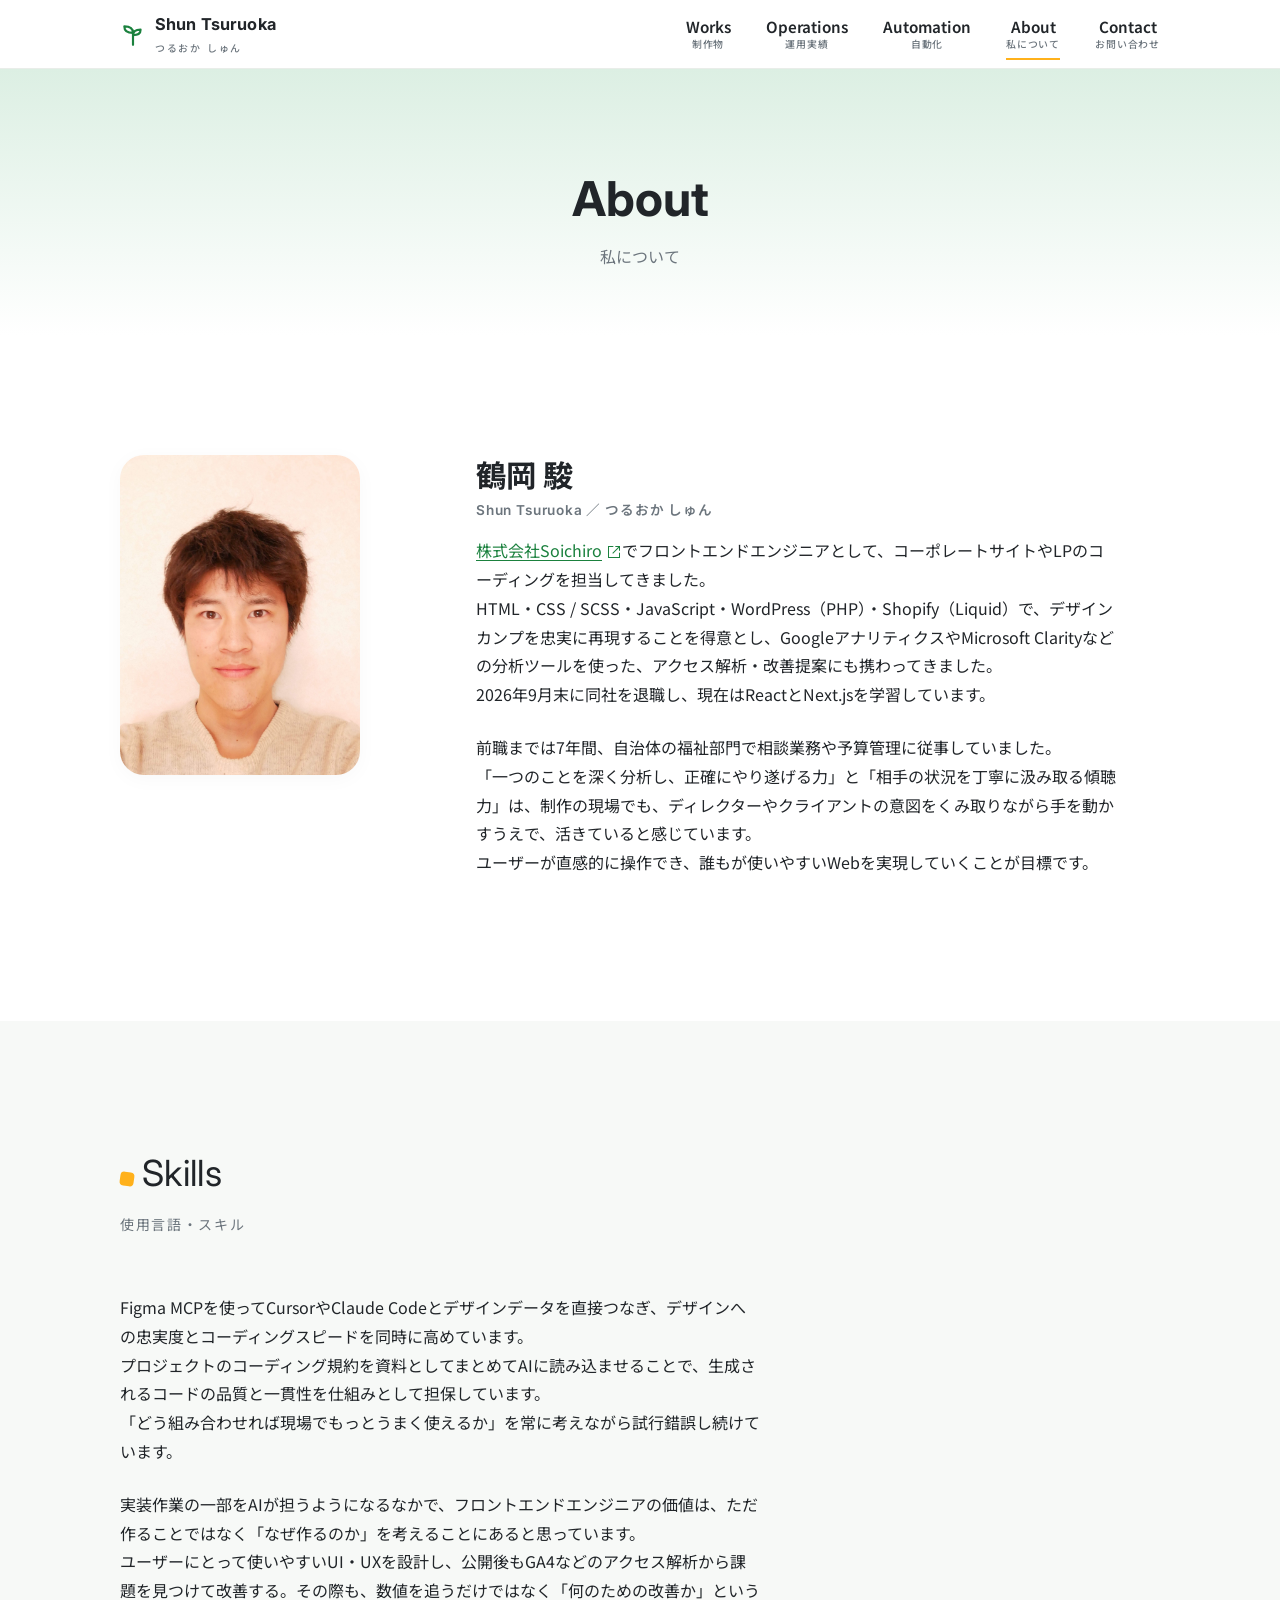
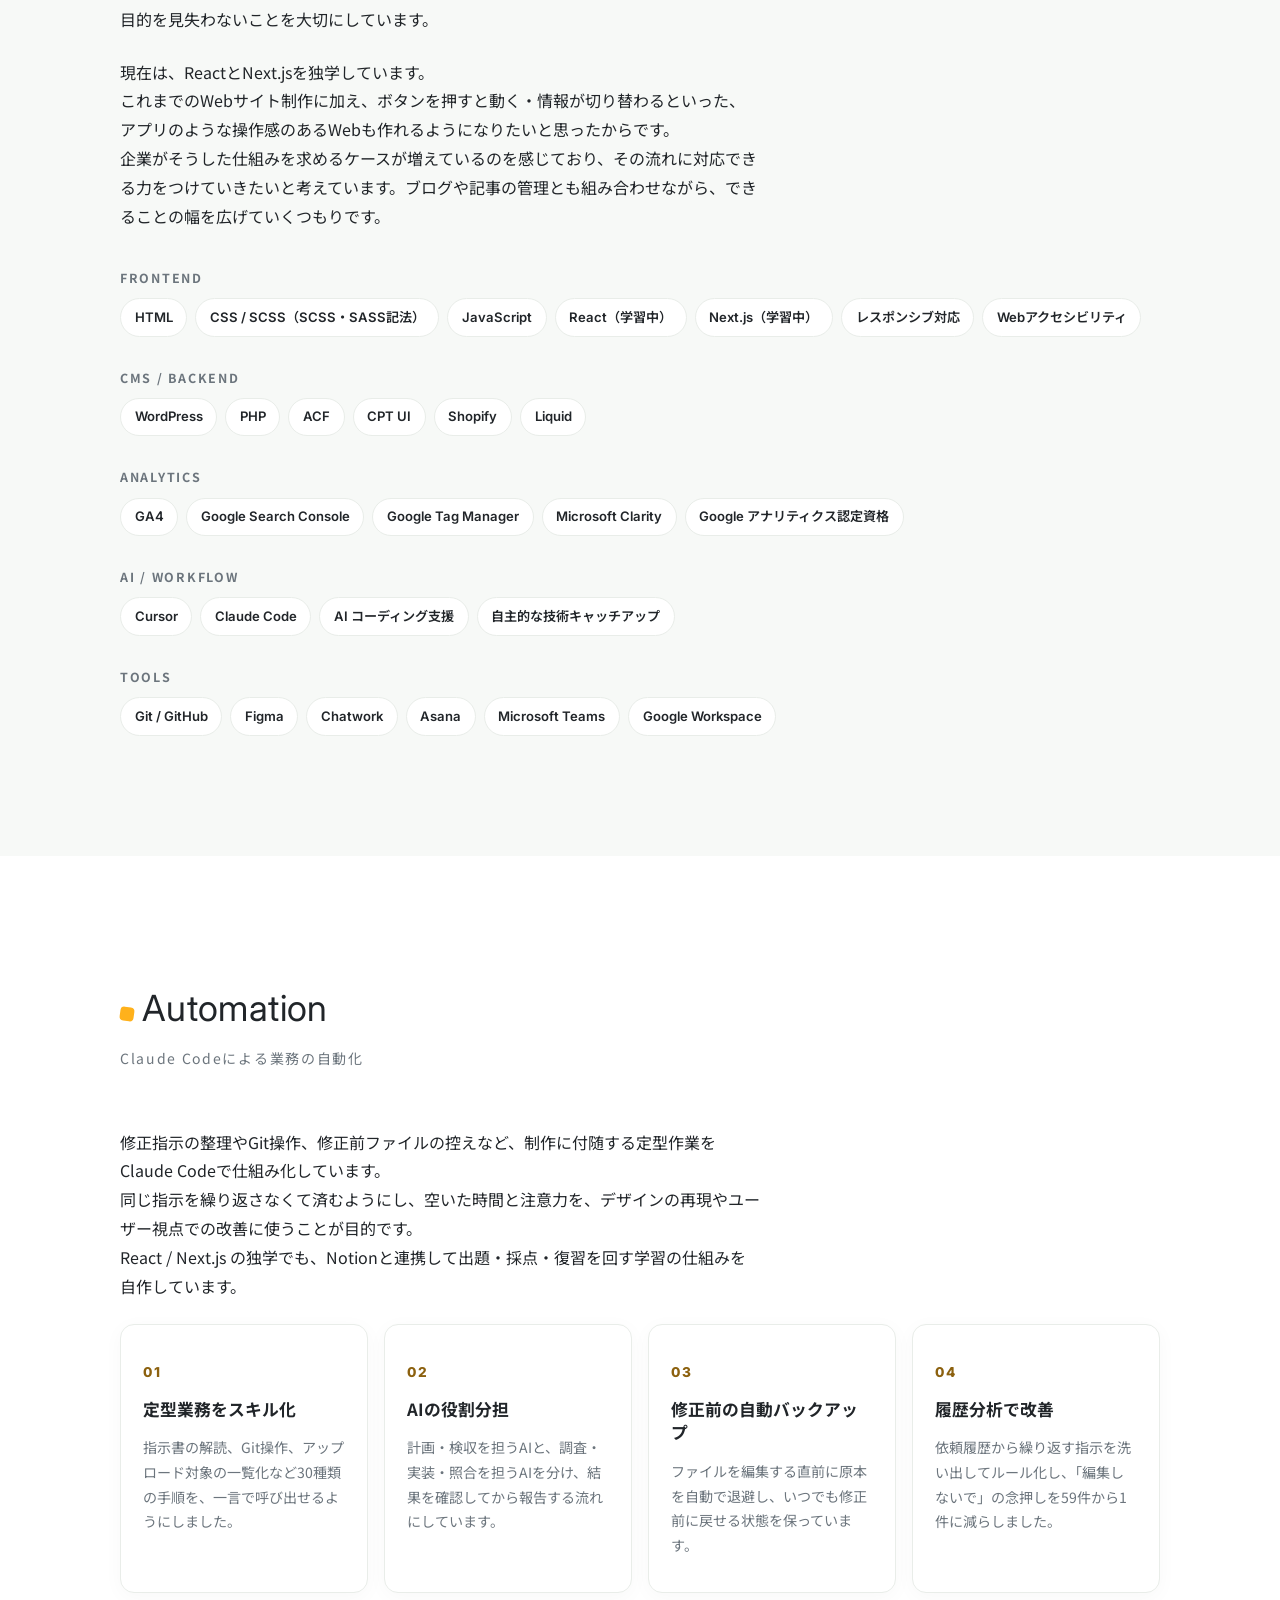
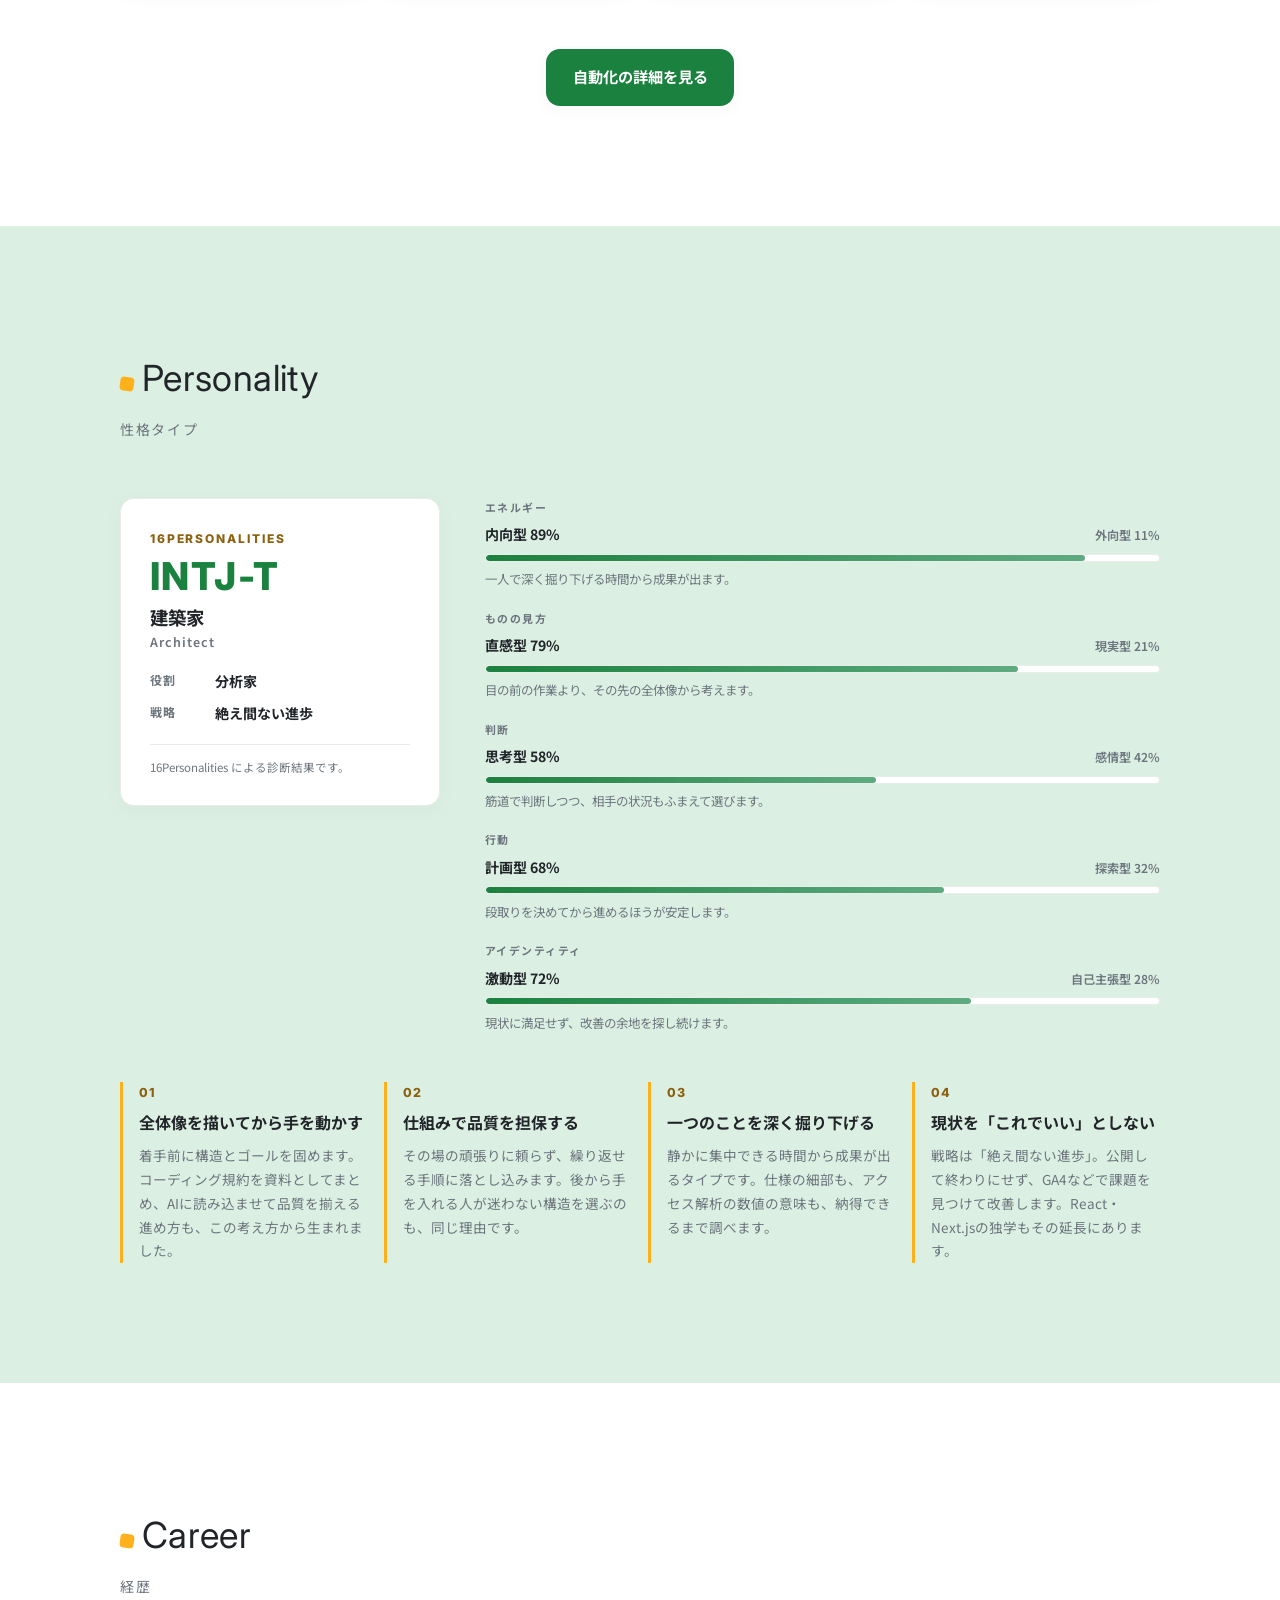
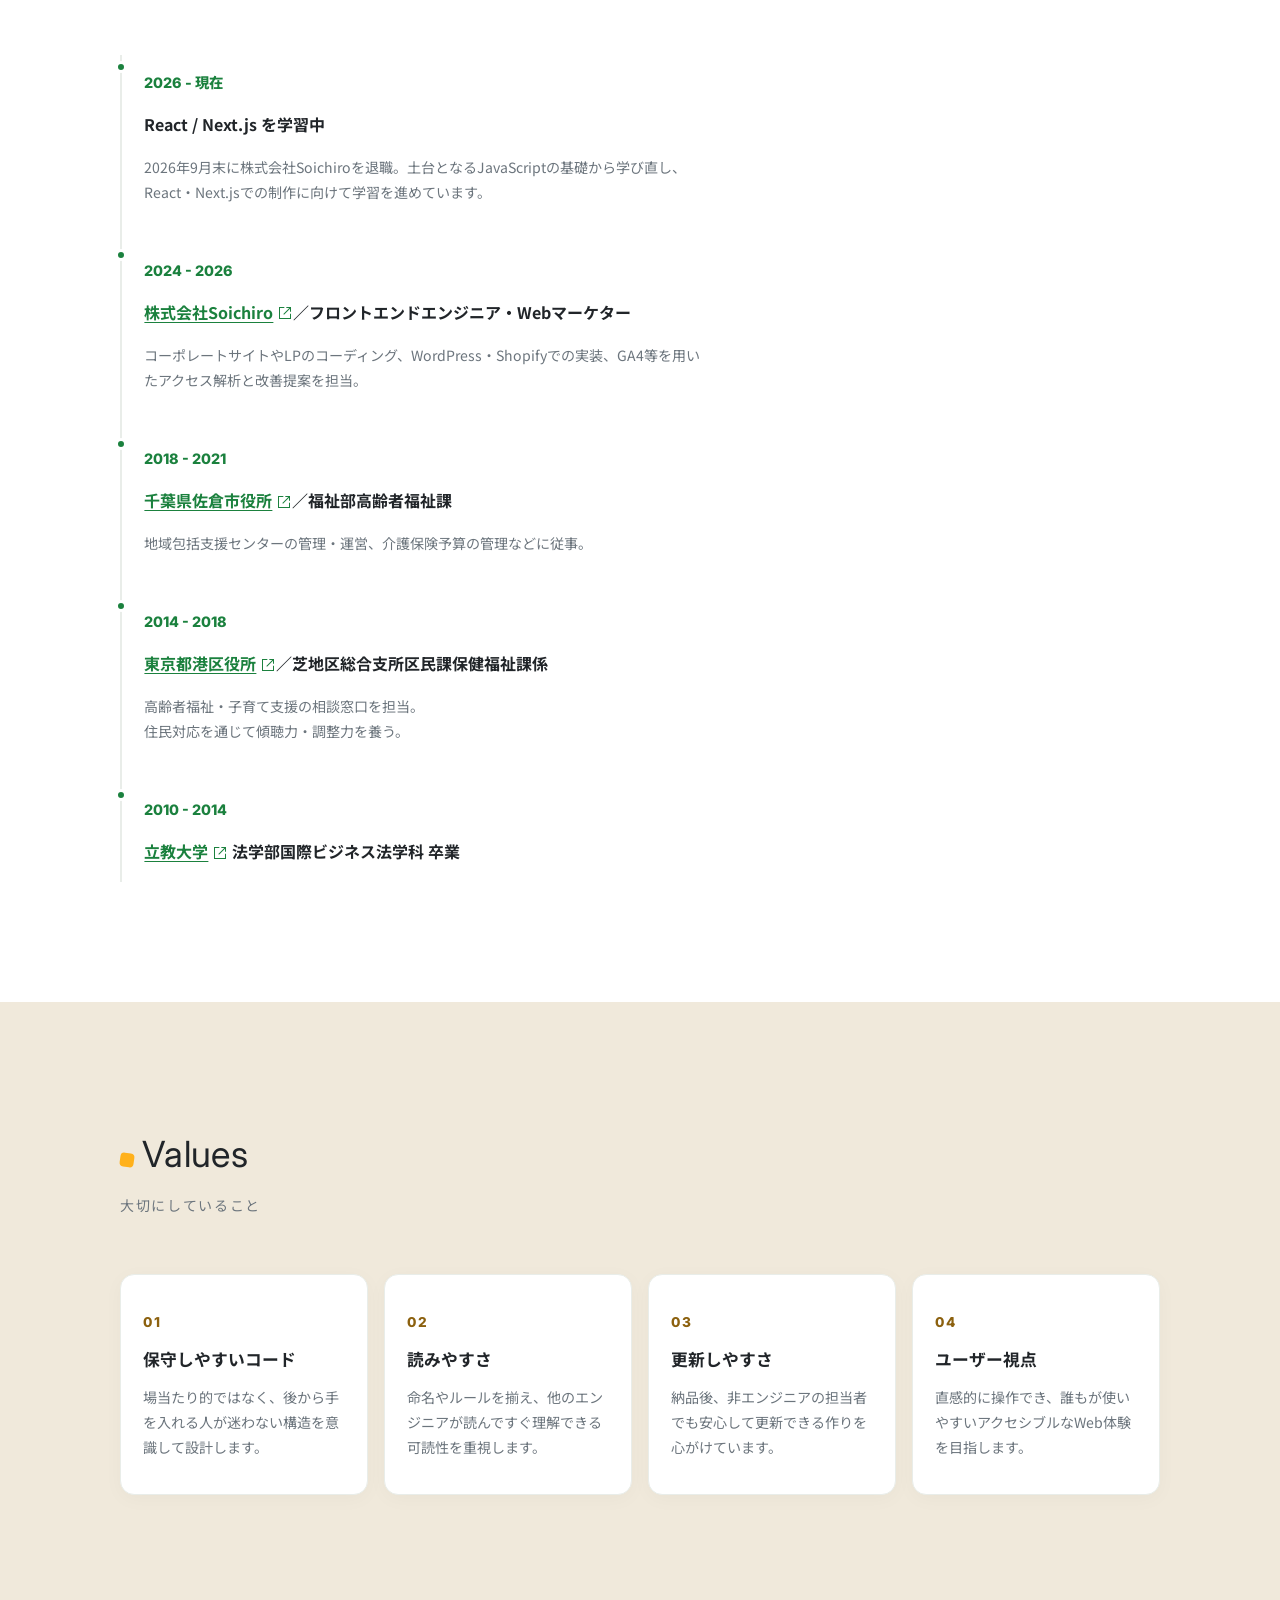
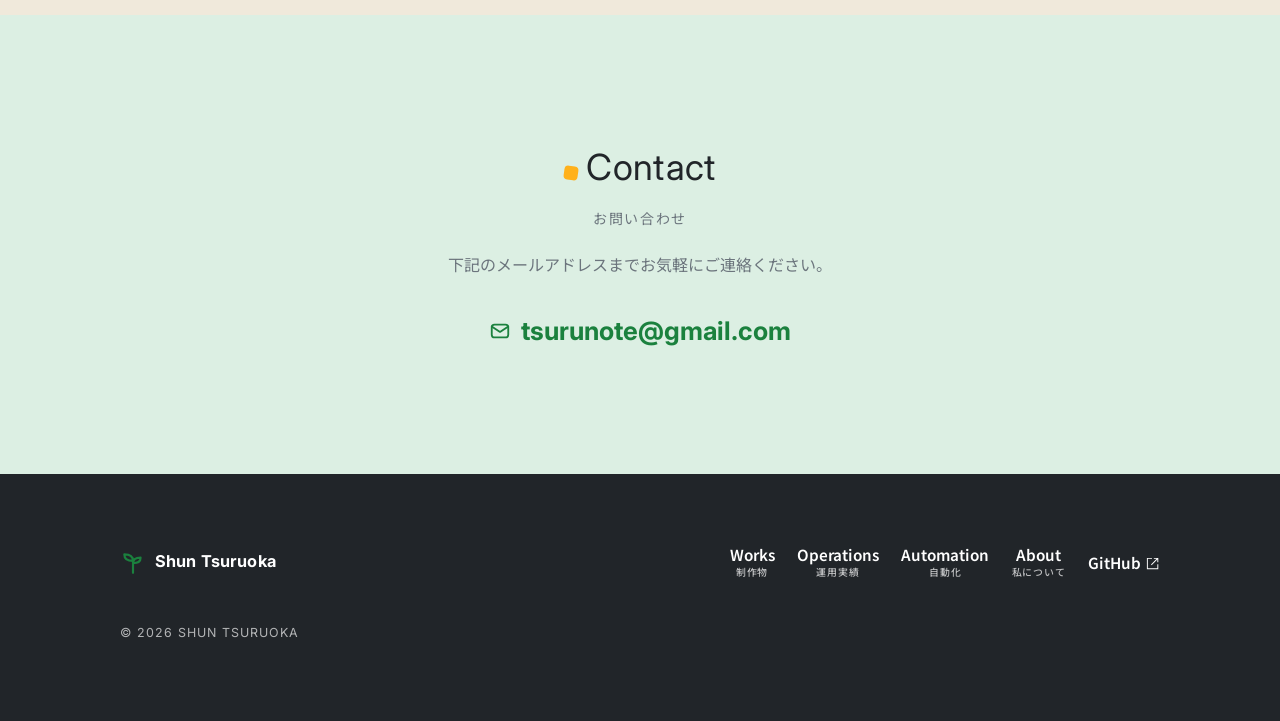
==== commit 6d2de6a6: "更新：退職と学習状況の反映、自動化ページに学習の仕組みを追加 ## テンプレート変更 - about.html / index.html: 2026年9月末退職とReact・Next.js学習中を追記" ====
--- a/about.html
+++ b/about.html
@@ -50,8 +50,9 @@
           <div class="reveal">
             <h2 class="profile__name">鶴岡 駿<small>Shun Tsuruoka ／ つるおか しゅん</small></h2>
             <p class="profile__lead">
-              <a class="inline-link" href="https://soichiro.co.jp/" target="_blank" rel="noopener noreferrer">株式会社Soichiro</a>でフロントエンドエンジニアとして、コーポレートサイトやLPのコーディングを担当しています。<br>
-              HTML・CSS / SCSS・JavaScript・WordPress（PHP）・Shopify（Liquid）で、デザインカンプを忠実に再現することを得意とし、GoogleアナリティクスやMicrosoft Clarityなどの分析ツールを使った、アクセス解析・改善提案にも携わってきました。
+              <a class="inline-link" href="https://soichiro.co.jp/" target="_blank" rel="noopener noreferrer">株式会社Soichiro</a>でフロントエンドエンジニアとして、コーポレートサイトやLPのコーディングを担当してきました。<br>
+              HTML・CSS / SCSS・JavaScript・WordPress（PHP）・Shopify（Liquid）で、デザインカンプを忠実に再現することを得意とし、GoogleアナリティクスやMicrosoft Clarityなどの分析ツールを使った、アクセス解析・改善提案にも携わってきました。<br>
+              2026年9月末に同社を退職し、現在はReactとNext.jsを学習しています。
             </p>
             <p class="profile__lead">
               前職までは7年間、自治体の福祉部門で相談業務や予算管理に従事していました。<br>
@@ -80,7 +81,7 @@
           ユーザーにとって使いやすいUI・UXを設計し、公開後もGA4などのアクセス解析から課題を見つけて改善する。その際も、数値を追うだけではなく「何のための改善か」という目的を見失わないことを大切にしています。
         </p>
         <p class="profile__lead reveal">
-          現在は、仕事とは別の時間でReactを独学しています。<br>
+          現在は、ReactとNext.jsを独学しています。<br>
           これまでのWebサイト制作に加え、ボタンを押すと動く・情報が切り替わるといった、アプリのような操作感のあるWebも作れるようになりたいと思ったからです。<br>
           企業がそうした仕組みを求めるケースが増えているのを感じており、その流れに対応できる力をつけていきたいと考えています。ブログや記事の管理とも組み合わせながら、できることの幅を広げていくつもりです。
         </p>
@@ -92,6 +93,7 @@
               <span class="tag">CSS / SCSS（SCSS・SASS記法）</span>
               <span class="tag">JavaScript</span>
               <span class="tag">React（学習中）</span>
+              <span class="tag">Next.js（学習中）</span>
               <span class="tag">レスポンシブ対応</span>
               <span class="tag">Webアクセシビリティ</span>
             </div>
@@ -150,7 +152,8 @@
         </div>
         <p class="profile__lead reveal">
           修正指示の整理やGit操作、修正前ファイルの控えなど、制作に付随する定型作業をClaude Codeで仕組み化しています。<br>
-          同じ指示を繰り返さなくて済むようにし、空いた時間と注意力を、デザインの再現やユーザー視点での改善に使うことが目的です。
+          同じ指示を繰り返さなくて済むようにし、空いた時間と注意力を、デザインの再現やユーザー視点での改善に使うことが目的です。<br>
+          React / Next.js の独学でも、Notionと連携して出題・採点・復習を回す学習の仕組みを自作しています。
         </p>
         <div class="values reveal">
           <div class="value">
@@ -268,7 +271,7 @@
           <li class="mbti-trait">
             <p class="mbti-trait__no">04</p>
             <h4 class="mbti-trait__title">現状を「これでいい」としない</h4>
-            <p class="mbti-trait__desc">戦略は「絶え間ない進歩」。公開して終わりにせず、GA4などで課題を見つけて改善します。Reactの独学もその延長にあります。</p>
+            <p class="mbti-trait__desc">戦略は「絶え間ない進歩」。公開して終わりにせず、GA4などで課題を見つけて改善します。React・Next.jsの独学もその延長にあります。</p>
           </li>
         </ul>
       </div>
@@ -283,7 +286,12 @@
         </div>
         <div class="timeline reveal">
           <div class="timeline__item">
-            <p class="timeline__year">2024 - 現在</p>
+            <p class="timeline__year">2026 - 現在</p>
+            <p class="timeline__title">React / Next.js を学習中</p>
+            <p class="timeline__desc">2026年9月末に株式会社Soichiroを退職。土台となるJavaScriptの基礎から学び直し、React・Next.jsでの制作に向けて学習を進めています。</p>
+          </div>
+          <div class="timeline__item">
+            <p class="timeline__year">2024 - 2026</p>
             <p class="timeline__title"><a class="inline-link" href="https://soichiro.co.jp/" target="_blank" rel="noopener noreferrer">株式会社Soichiro</a>／フロントエンドエンジニア・Webマーケター</p>
             <p class="timeline__desc">コーポレートサイトやLPのコーディング、WordPress・Shopifyでの実装、GA4等を用いたアクセス解析と改善提案を担当。</p>
           </div>
--- a/assets/css/style.css
+++ b/assets/css/style.css
@@ -790,7 +790,7 @@
 }
 .flow__label {
   margin: 0; color: var(--muted);
-  font-size: 0.75rem; font-weight: 700; letter-spacing: 0.14em;
+  font-size: 0.875rem; font-weight: 700; letter-spacing: 0.14em;
 }
 .flow__step--result .flow__label { color: var(--accent); }
 .flow__text { margin: 0.35rem 0 0; font-size: 0.88rem; line-height: 1.75; }
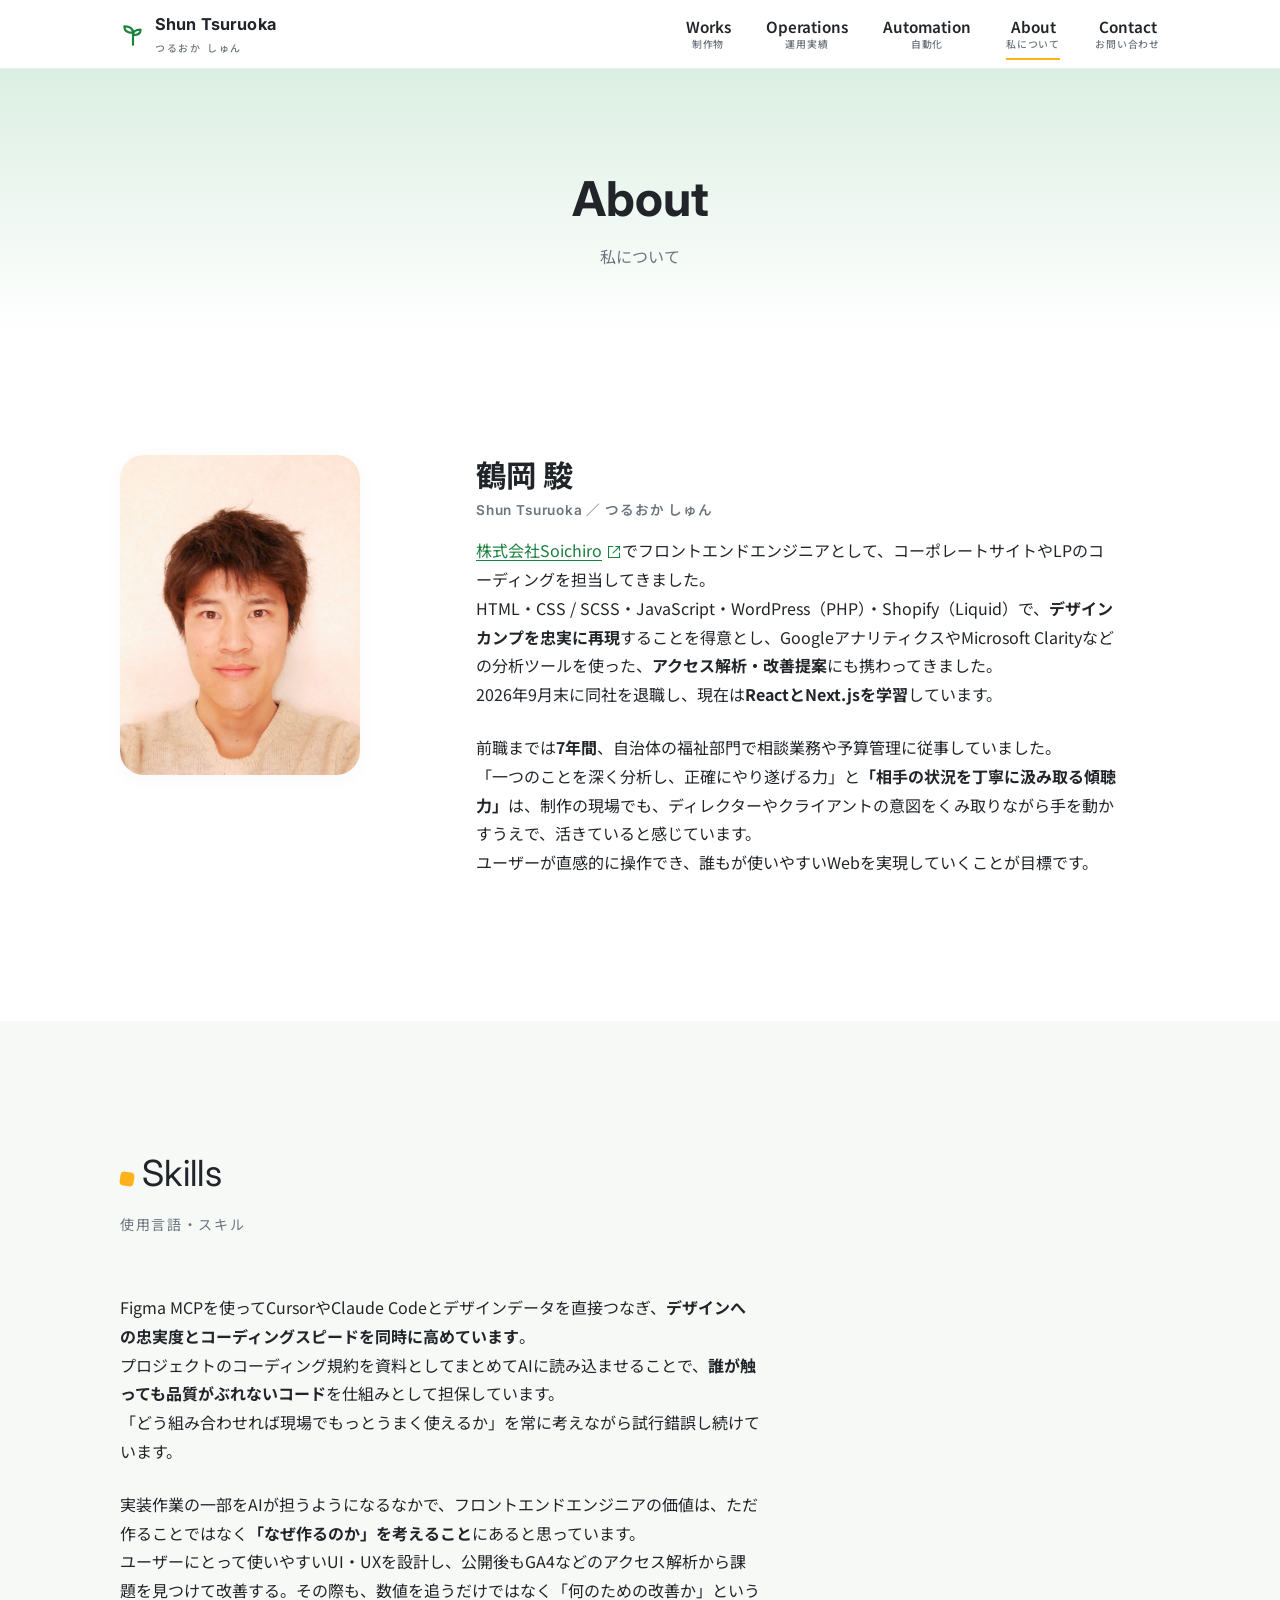
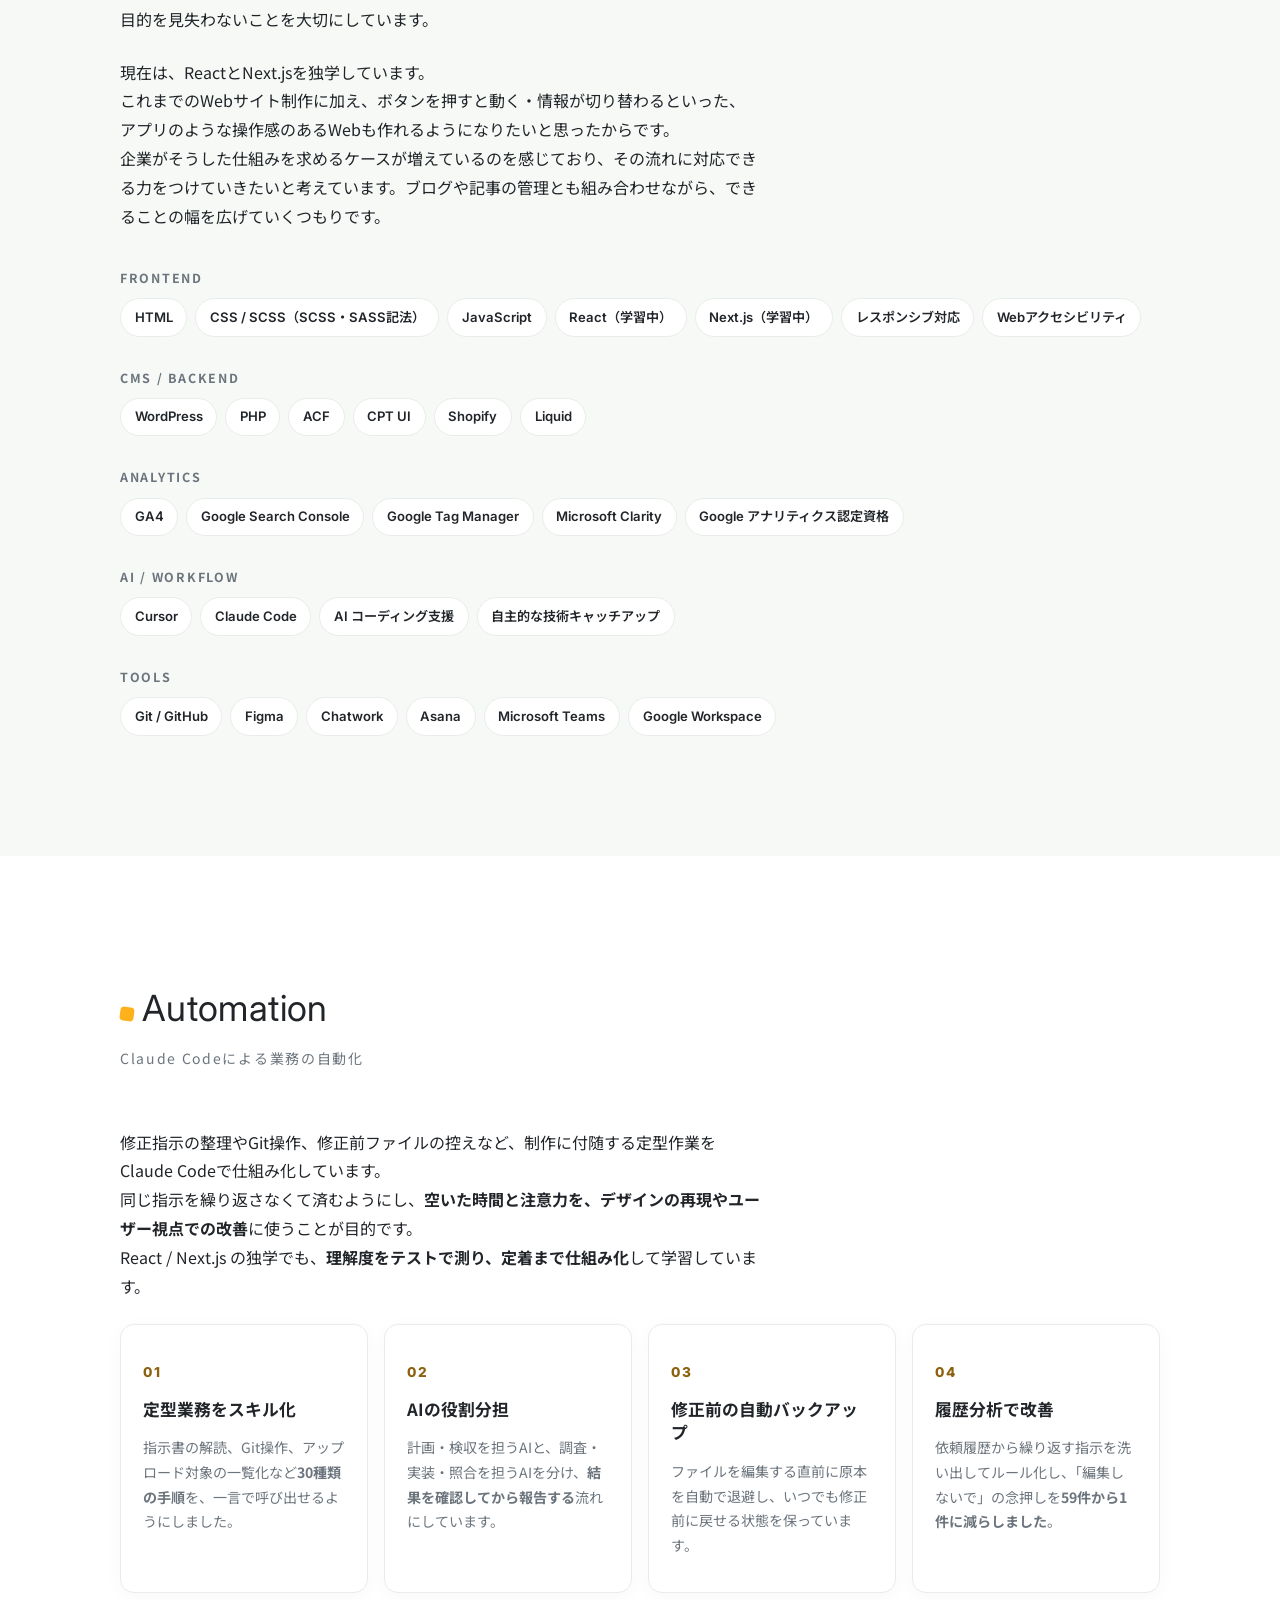
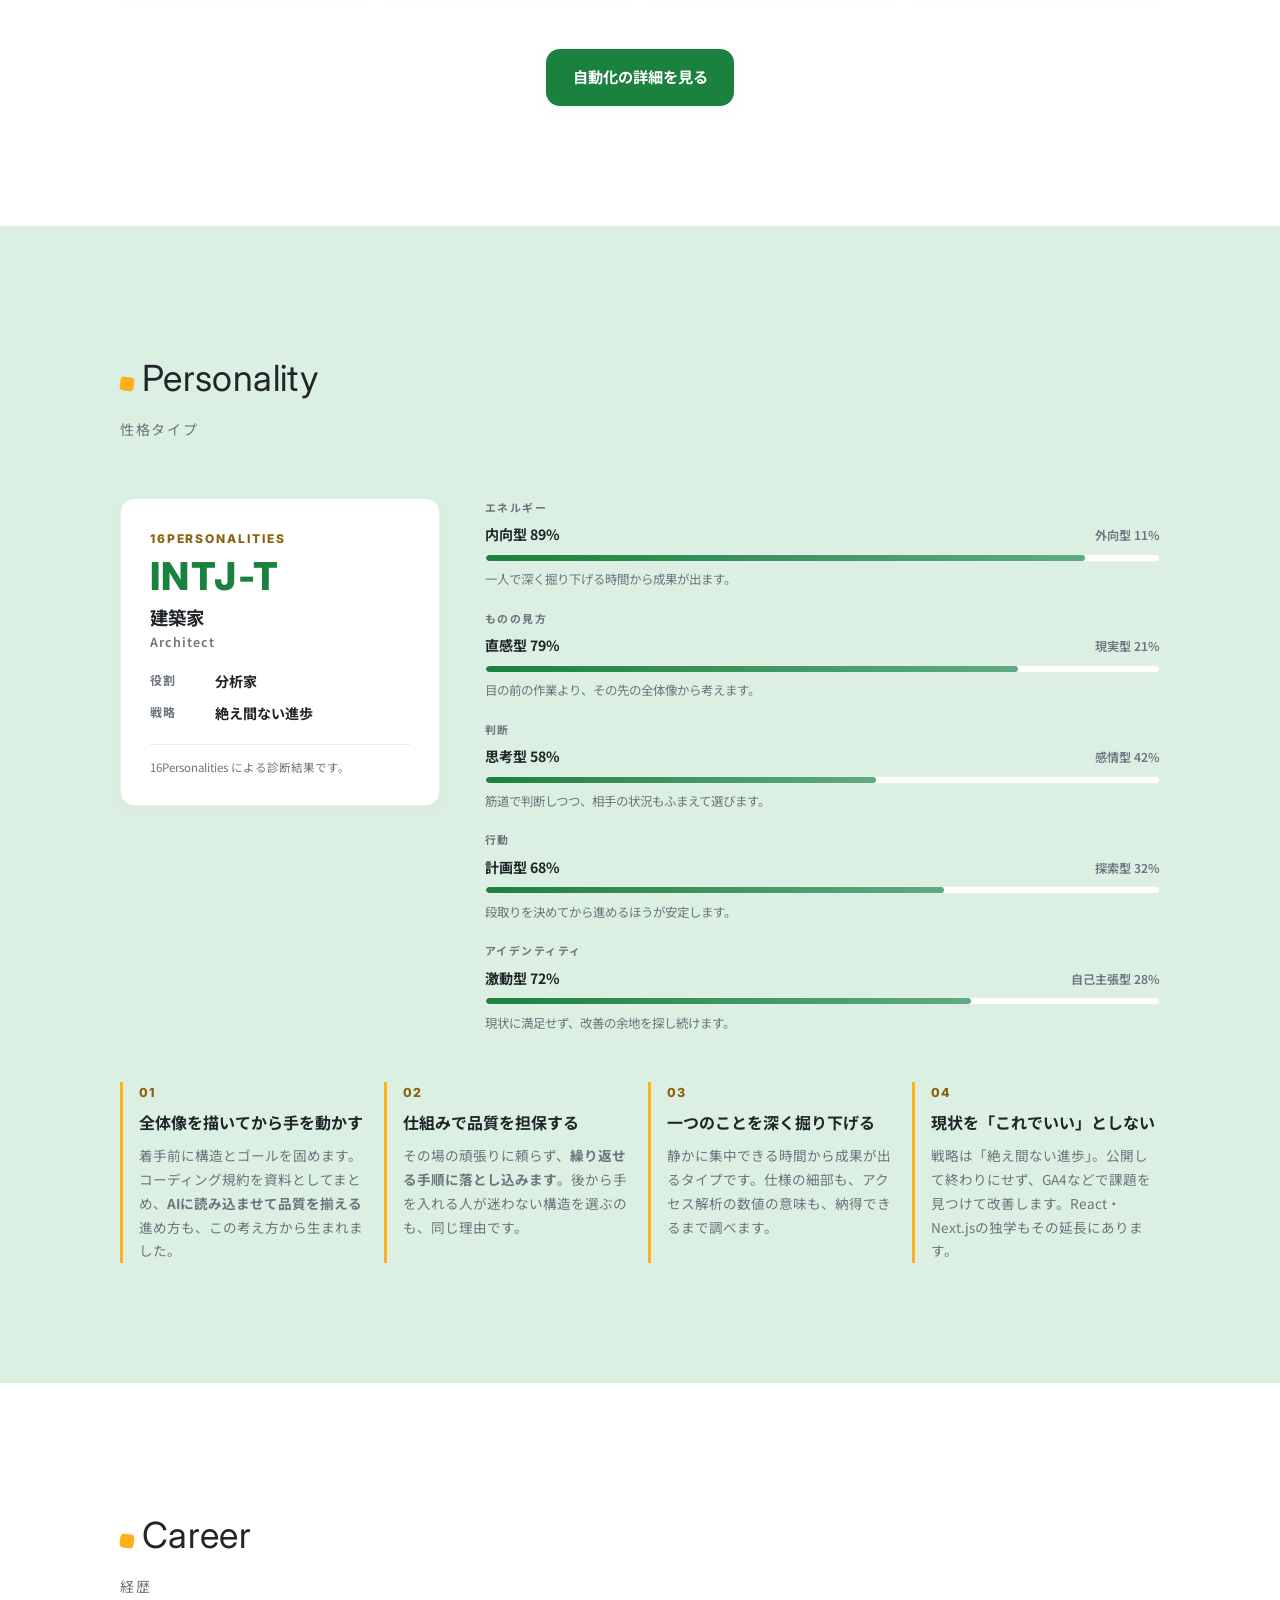
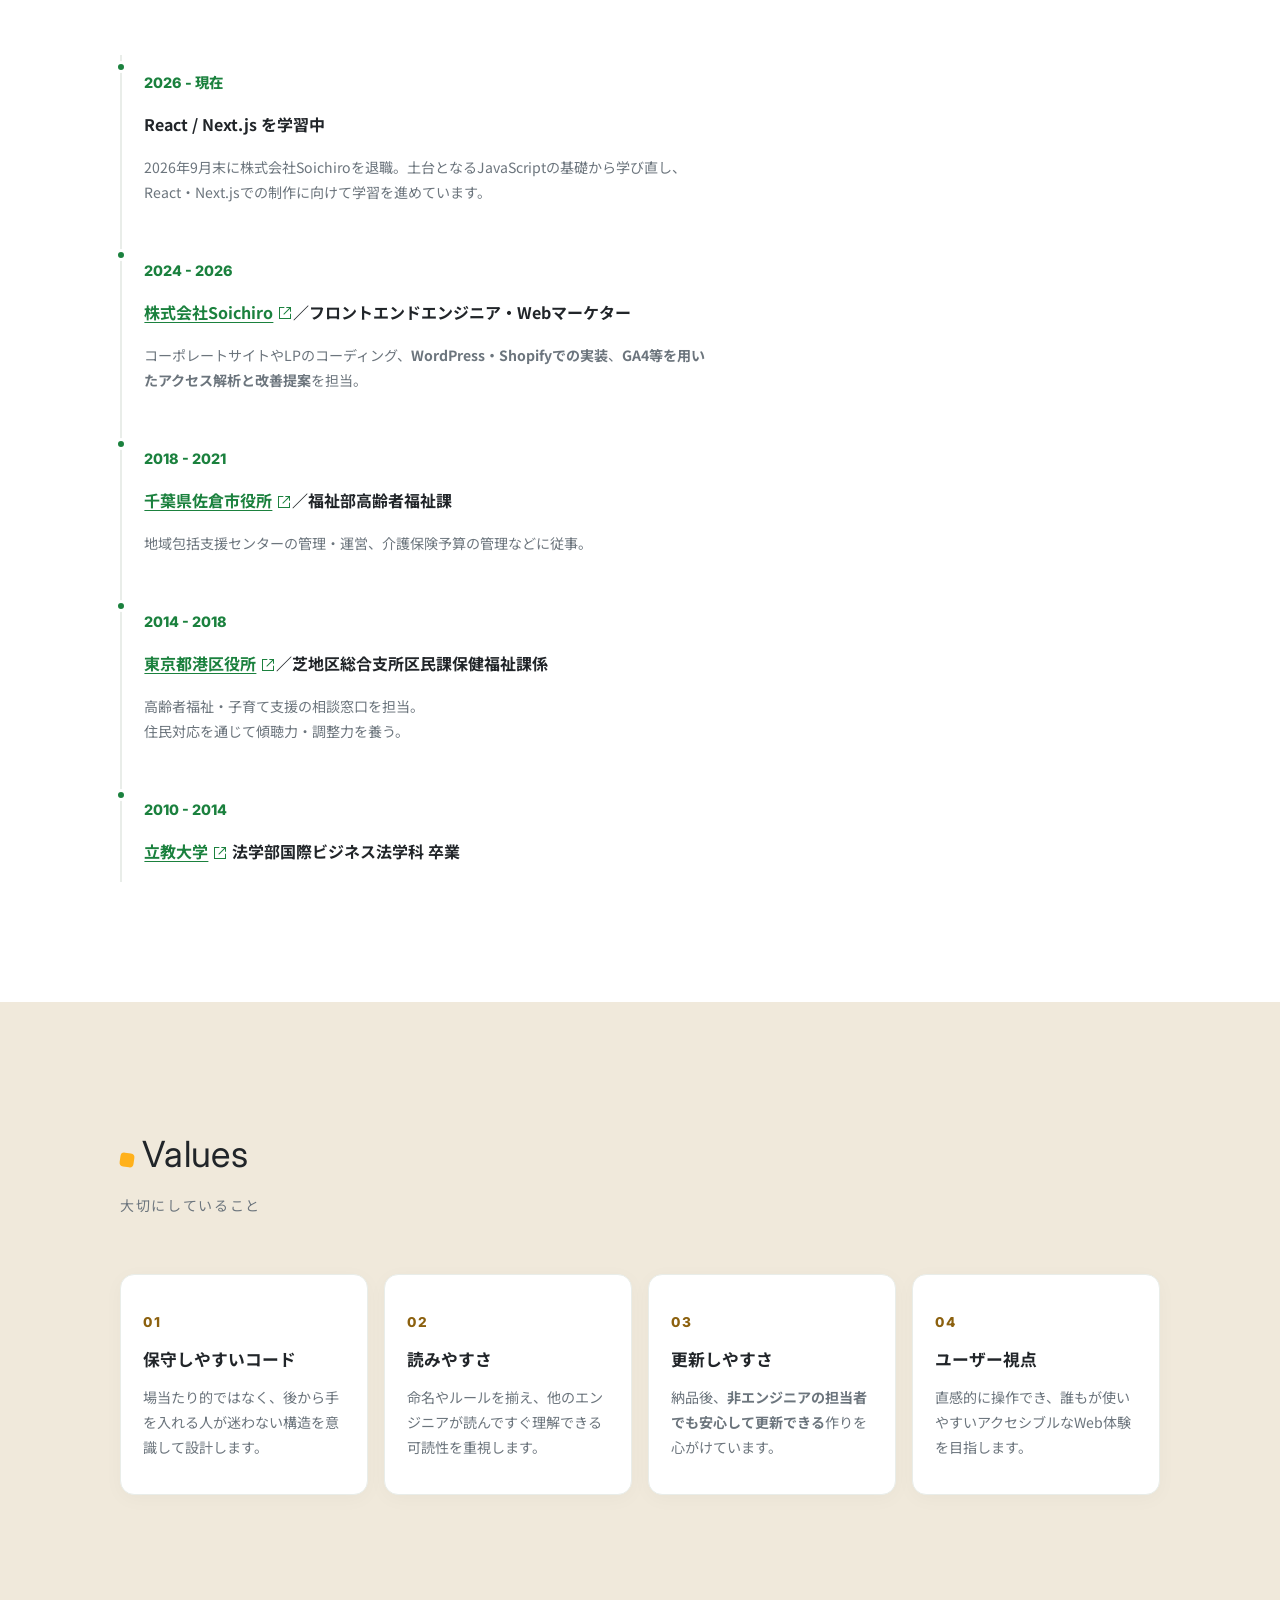
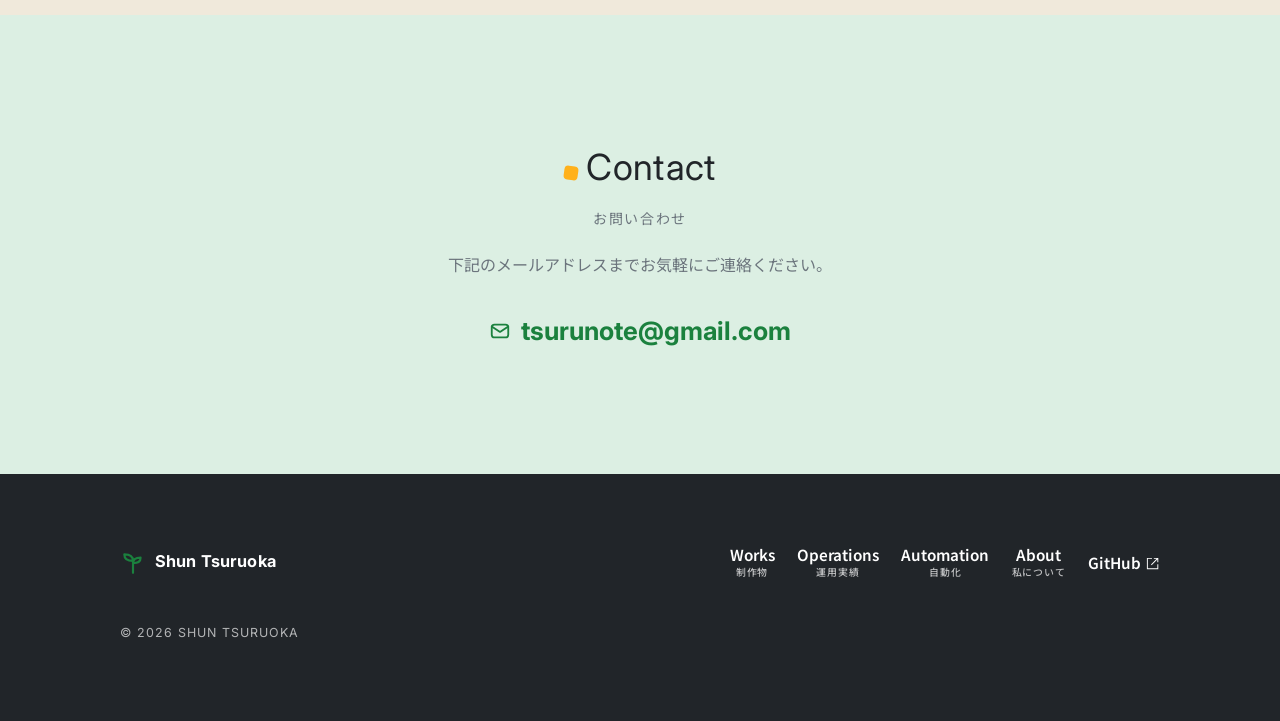
==== commit 790aed71: "修正：自動化ページの成果を箇条書きにし、課題・解決・成果の見出しを2px大きくする ## テンプレート変更 - automation.html: Case 01〜09 の成果を文章から箇条書き（flo" ====
--- a/about.html
+++ b/about.html
@@ -51,12 +51,12 @@
             <h2 class="profile__name">鶴岡 駿<small>Shun Tsuruoka ／ つるおか しゅん</small></h2>
             <p class="profile__lead">
               <a class="inline-link" href="https://soichiro.co.jp/" target="_blank" rel="noopener noreferrer">株式会社Soichiro</a>でフロントエンドエンジニアとして、コーポレートサイトやLPのコーディングを担当してきました。<br>
-              HTML・CSS / SCSS・JavaScript・WordPress（PHP）・Shopify（Liquid）で、デザインカンプを忠実に再現することを得意とし、GoogleアナリティクスやMicrosoft Clarityなどの分析ツールを使った、アクセス解析・改善提案にも携わってきました。<br>
-              2026年9月末に同社を退職し、現在はReactとNext.jsを学習しています。
+              HTML・CSS / SCSS・JavaScript・WordPress（PHP）・Shopify（Liquid）で、<strong>デザインカンプを忠実に再現</strong>することを得意とし、GoogleアナリティクスやMicrosoft Clarityなどの分析ツールを使った、<strong>アクセス解析・改善提案</strong>にも携わってきました。<br>
+              2026年9月末に同社を退職し、現在は<strong>ReactとNext.jsを学習</strong>しています。
             </p>
             <p class="profile__lead">
-              前職までは7年間、自治体の福祉部門で相談業務や予算管理に従事していました。<br>
-              「一つのことを深く分析し、正確にやり遂げる力」と「相手の状況を丁寧に汲み取る傾聴力」は、制作の現場でも、ディレクターやクライアントの意図をくみ取りながら手を動かすうえで、活きていると感じています。<br>
+              前職までは<strong>7年間</strong>、自治体の福祉部門で相談業務や予算管理に従事していました。<br>
+              「一つのことを深く分析し、正確にやり遂げる力」と<strong>「相手の状況を丁寧に汲み取る傾聴力」</strong>は、制作の現場でも、ディレクターやクライアントの意図をくみ取りながら手を動かすうえで、活きていると感じています。<br>
               ユーザーが直感的に操作でき、誰もが使いやすいWebを実現していくことが目標です。
             </p>
           </div>
@@ -72,12 +72,12 @@
           <span class="ja">使用言語・スキル</span>
         </div>
         <p class="profile__lead reveal">
-          Figma MCPを使ってCursorやClaude Codeとデザインデータを直接つなぎ、デザインへの忠実度とコーディングスピードを同時に高めています。<br>
-          プロジェクトのコーディング規約を資料としてまとめてAIに読み込ませることで、生成されるコードの品質と一貫性を仕組みとして担保しています。<br>
+          Figma MCPを使ってCursorやClaude Codeとデザインデータを直接つなぎ、<strong>デザインへの忠実度とコーディングスピードを同時に高めています</strong>。<br>
+          プロジェクトのコーディング規約を資料としてまとめてAIに読み込ませることで、<strong>誰が触っても品質がぶれないコード</strong>を仕組みとして担保しています。<br>
           「どう組み合わせれば現場でもっとうまく使えるか」を常に考えながら試行錯誤し続けています。
         </p>
         <p class="profile__lead reveal">
-          実装作業の一部をAIが担うようになるなかで、フロントエンドエンジニアの価値は、ただ作ることではなく「なぜ作るのか」を考えることにあると思っています。<br>
+          実装作業の一部をAIが担うようになるなかで、フロントエンドエンジニアの価値は、ただ作ることではなく<strong>「なぜ作るのか」を考えること</strong>にあると思っています。<br>
           ユーザーにとって使いやすいUI・UXを設計し、公開後もGA4などのアクセス解析から課題を見つけて改善する。その際も、数値を追うだけではなく「何のための改善か」という目的を見失わないことを大切にしています。
         </p>
         <p class="profile__lead reveal">
@@ -152,19 +152,19 @@
         </div>
         <p class="profile__lead reveal">
           修正指示の整理やGit操作、修正前ファイルの控えなど、制作に付随する定型作業をClaude Codeで仕組み化しています。<br>
-          同じ指示を繰り返さなくて済むようにし、空いた時間と注意力を、デザインの再現やユーザー視点での改善に使うことが目的です。<br>
-          React / Next.js の独学でも、Notionと連携して出題・採点・復習を回す学習の仕組みを自作しています。
+          同じ指示を繰り返さなくて済むようにし、<strong>空いた時間と注意力を、デザインの再現やユーザー視点での改善</strong>に使うことが目的です。<br>
+          React / Next.js の独学でも、<strong>理解度をテストで測り、定着まで仕組み化</strong>して学習しています。
         </p>
         <div class="values reveal">
           <div class="value">
             <p class="value__no">01</p>
             <h3 class="value__title">定型業務をスキル化</h3>
-            <p class="value__desc">指示書の解読、Git操作、アップロード対象の一覧化など30種類の手順を、一言で呼び出せるようにしました。</p>
+            <p class="value__desc">指示書の解読、Git操作、アップロード対象の一覧化など<strong>30種類の手順</strong>を、一言で呼び出せるようにしました。</p>
           </div>
           <div class="value">
             <p class="value__no">02</p>
             <h3 class="value__title">AIの役割分担</h3>
-            <p class="value__desc">計画・検収を担うAIと、調査・実装・照合を担うAIを分け、結果を確認してから報告する流れにしています。</p>
+            <p class="value__desc">計画・検収を担うAIと、調査・実装・照合を担うAIを分け、<strong>結果を確認してから報告する</strong>流れにしています。</p>
           </div>
           <div class="value">
             <p class="value__no">03</p>
@@ -174,7 +174,7 @@
           <div class="value">
             <p class="value__no">04</p>
             <h3 class="value__title">履歴分析で改善</h3>
-            <p class="value__desc">依頼履歴から繰り返す指示を洗い出してルール化し、「編集しないで」の念押しを59件から1件に減らしました。</p>
+            <p class="value__desc">依頼履歴から繰り返す指示を洗い出してルール化し、「編集しないで」の念押しを<strong>59件から1件に減らしました</strong>。</p>
           </div>
         </div>
         <div class="section-foot reveal">
@@ -256,12 +256,12 @@
           <li class="mbti-trait">
             <p class="mbti-trait__no">01</p>
             <h4 class="mbti-trait__title">全体像を描いてから手を動かす</h4>
-            <p class="mbti-trait__desc">着手前に構造とゴールを固めます。コーディング規約を資料としてまとめ、AIに読み込ませて品質を揃える進め方も、この考え方から生まれました。</p>
+            <p class="mbti-trait__desc">着手前に構造とゴールを固めます。コーディング規約を資料としてまとめ、<strong>AIに読み込ませて品質を揃える</strong>進め方も、この考え方から生まれました。</p>
           </li>
           <li class="mbti-trait">
             <p class="mbti-trait__no">02</p>
             <h4 class="mbti-trait__title">仕組みで品質を担保する</h4>
-            <p class="mbti-trait__desc">その場の頑張りに頼らず、繰り返せる手順に落とし込みます。後から手を入れる人が迷わない構造を選ぶのも、同じ理由です。</p>
+            <p class="mbti-trait__desc">その場の頑張りに頼らず、<strong>繰り返せる手順に落とし込みます</strong>。後から手を入れる人が迷わない構造を選ぶのも、同じ理由です。</p>
           </li>
           <li class="mbti-trait">
             <p class="mbti-trait__no">03</p>
@@ -293,7 +293,7 @@
           <div class="timeline__item">
             <p class="timeline__year">2024 - 2026</p>
             <p class="timeline__title"><a class="inline-link" href="https://soichiro.co.jp/" target="_blank" rel="noopener noreferrer">株式会社Soichiro</a>／フロントエンドエンジニア・Webマーケター</p>
-            <p class="timeline__desc">コーポレートサイトやLPのコーディング、WordPress・Shopifyでの実装、GA4等を用いたアクセス解析と改善提案を担当。</p>
+            <p class="timeline__desc">コーポレートサイトやLPのコーディング、<strong>WordPress・Shopifyでの実装</strong>、<strong>GA4等を用いたアクセス解析と改善提案</strong>を担当。</p>
           </div>
           <div class="timeline__item">
             <p class="timeline__year">2018 - 2021</p>
@@ -336,7 +336,7 @@
           <div class="value">
             <p class="value__no">03</p>
             <h3 class="value__title">更新しやすさ</h3>
-            <p class="value__desc">納品後、非エンジニアの担当者でも安心して更新できる作りを心がけています。</p>
+            <p class="value__desc">納品後、<strong>非エンジニアの担当者でも安心して更新できる</strong>作りを心がけています。</p>
           </div>
           <div class="value">
             <p class="value__no">04</p>
--- a/assets/css/style.css
+++ b/assets/css/style.css
@@ -190,8 +190,8 @@
 
 @media (max-width: 720px) {
   .nav-toggle { display: inline-flex; position: relative; z-index: 51; }
-  .brand { position: relative; z-index: 51; }
-  .nav {
+  .site-header .brand { position: relative; z-index: 51; }
+  .site-header .nav {
     position: fixed; inset: 0; z-index: 40;
     display: flex; align-items: center; justify-content: center;
     height: 100dvh;
@@ -202,22 +202,34 @@
     transition: opacity 0.3s var(--ease), visibility 0.3s var(--ease);
     max-height: none; overflow: visible;
   }
-  .nav[data-open="true"] {
+  .site-header .nav[data-open="true"] {
     opacity: 1; visibility: visible; pointer-events: auto;
   }
-  .nav__list {
+  .site-header .nav__list {
     flex-direction: column; align-items: stretch; justify-content: center;
     gap: 0;
     padding: 0; width: 100%; max-width: none; text-align: center;
   }
-  .nav__list > li { width: 100%; }
-  .nav__link {
+  .site-header .nav__list > li { width: 100%; }
+  .site-header .nav__link {
     display: block; text-align: center;
     width: 100%; min-height: 4rem;
     padding: 1.1rem var(--gutter); border-bottom: none;
     font-size: clamp(1.6rem, 7vw, 2.25rem);
   }
-  .nav__link::after { display: none; }
+  .site-header .nav__link::after { display: none; }
+
+  .site-footer .nav__list {
+    flex-wrap: wrap; justify-content: center;
+    gap: 0.5rem 0.85rem;
+  }
+  .site-footer .nav__link {
+    font-size: 0.78rem;
+    min-height: 0;
+    padding-block: 0.2rem;
+    width: auto;
+  }
+  .site-footer .nav__ja { font-size: 0.55em; }
 }
 
 /* =========================================================
@@ -790,7 +802,7 @@
 }
 .flow__label {
   margin: 0; color: var(--muted);
-  font-size: 0.875rem; font-weight: 700; letter-spacing: 0.14em;
+  font-size: 1rem; font-weight: 700; letter-spacing: 0.14em;
 }
 .flow__step--result .flow__label { color: var(--accent); }
 .flow__text { margin: 0.35rem 0 0; font-size: 0.88rem; line-height: 1.75; }
@@ -802,6 +814,7 @@
   background: var(--muted);
 }
 .flow__step--solve .flow__list li::before { background: var(--accent-light); }
+.flow__step--result .flow__list li::before { background: var(--accent); }
 
 /* 成果：喜んでいる人のアイコン */
 .flow__step--result { display: flex; align-items: flex-start; gap: 0.9rem; }
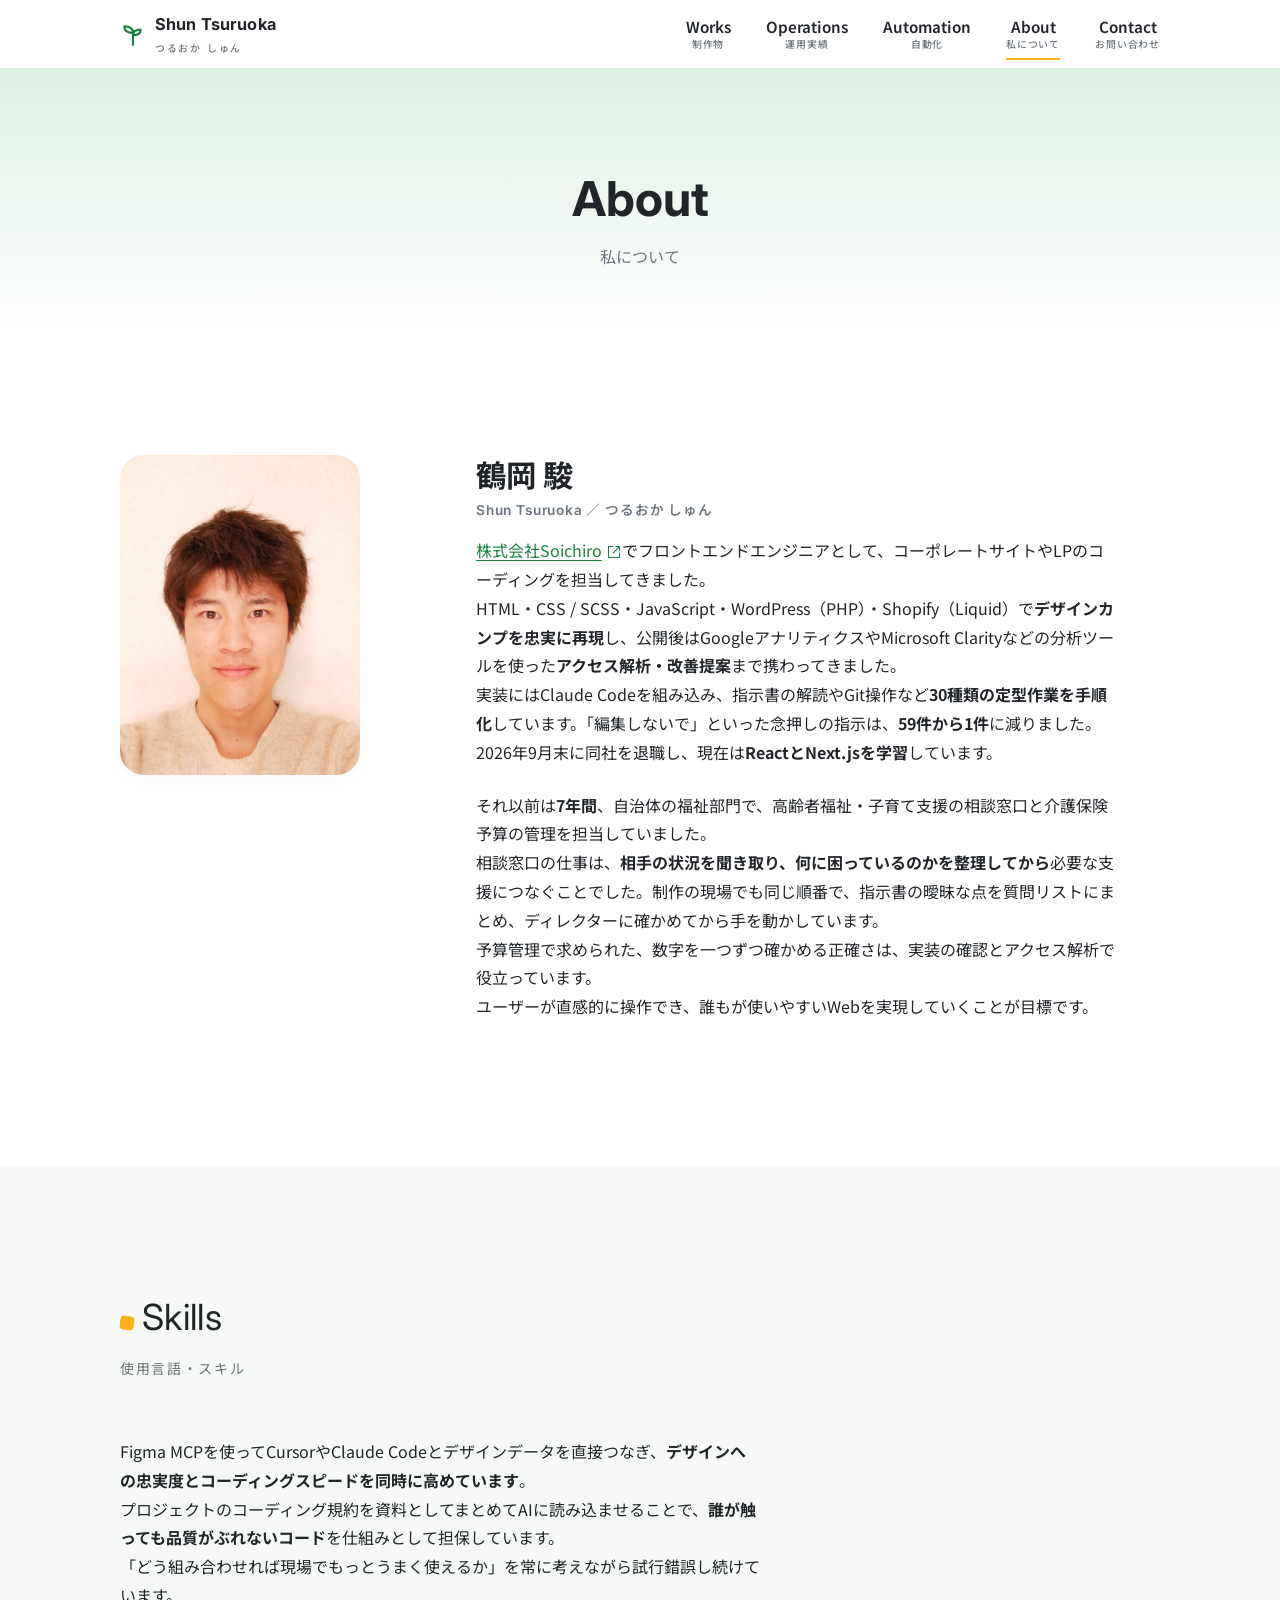
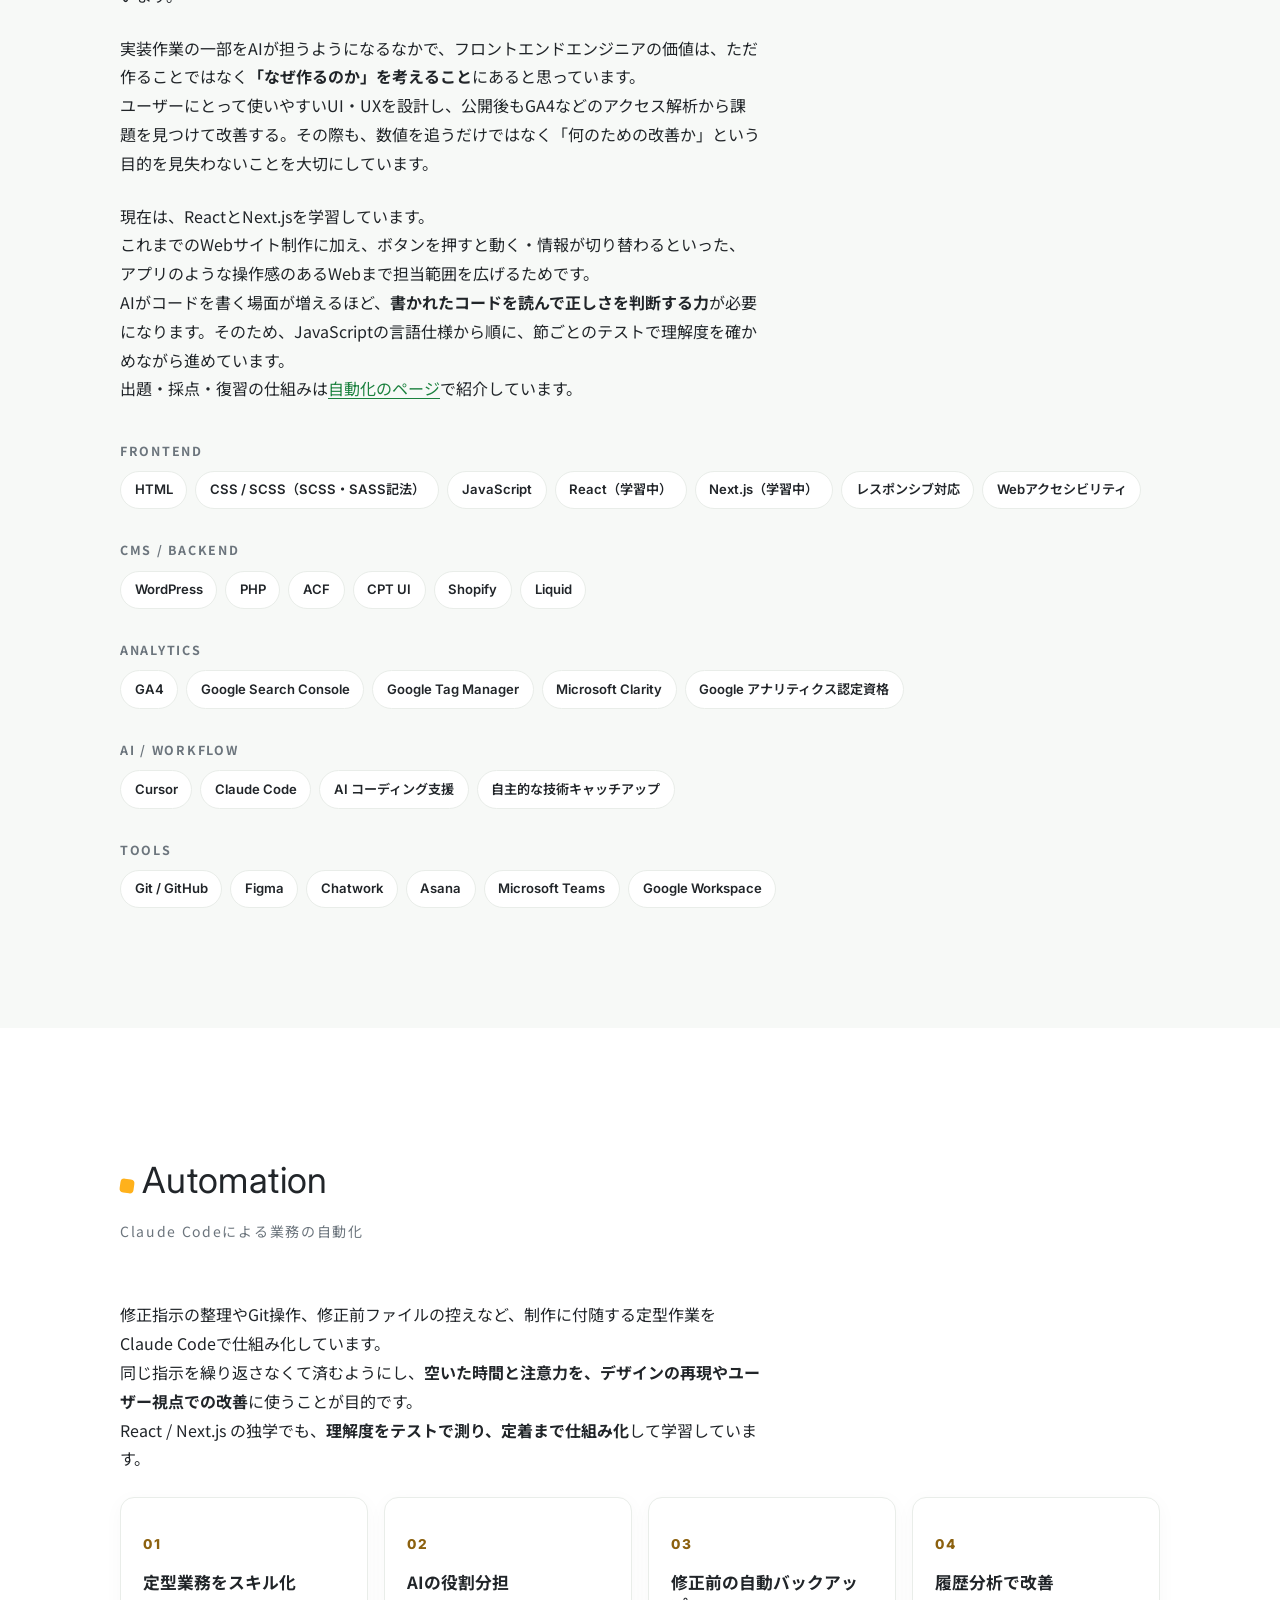
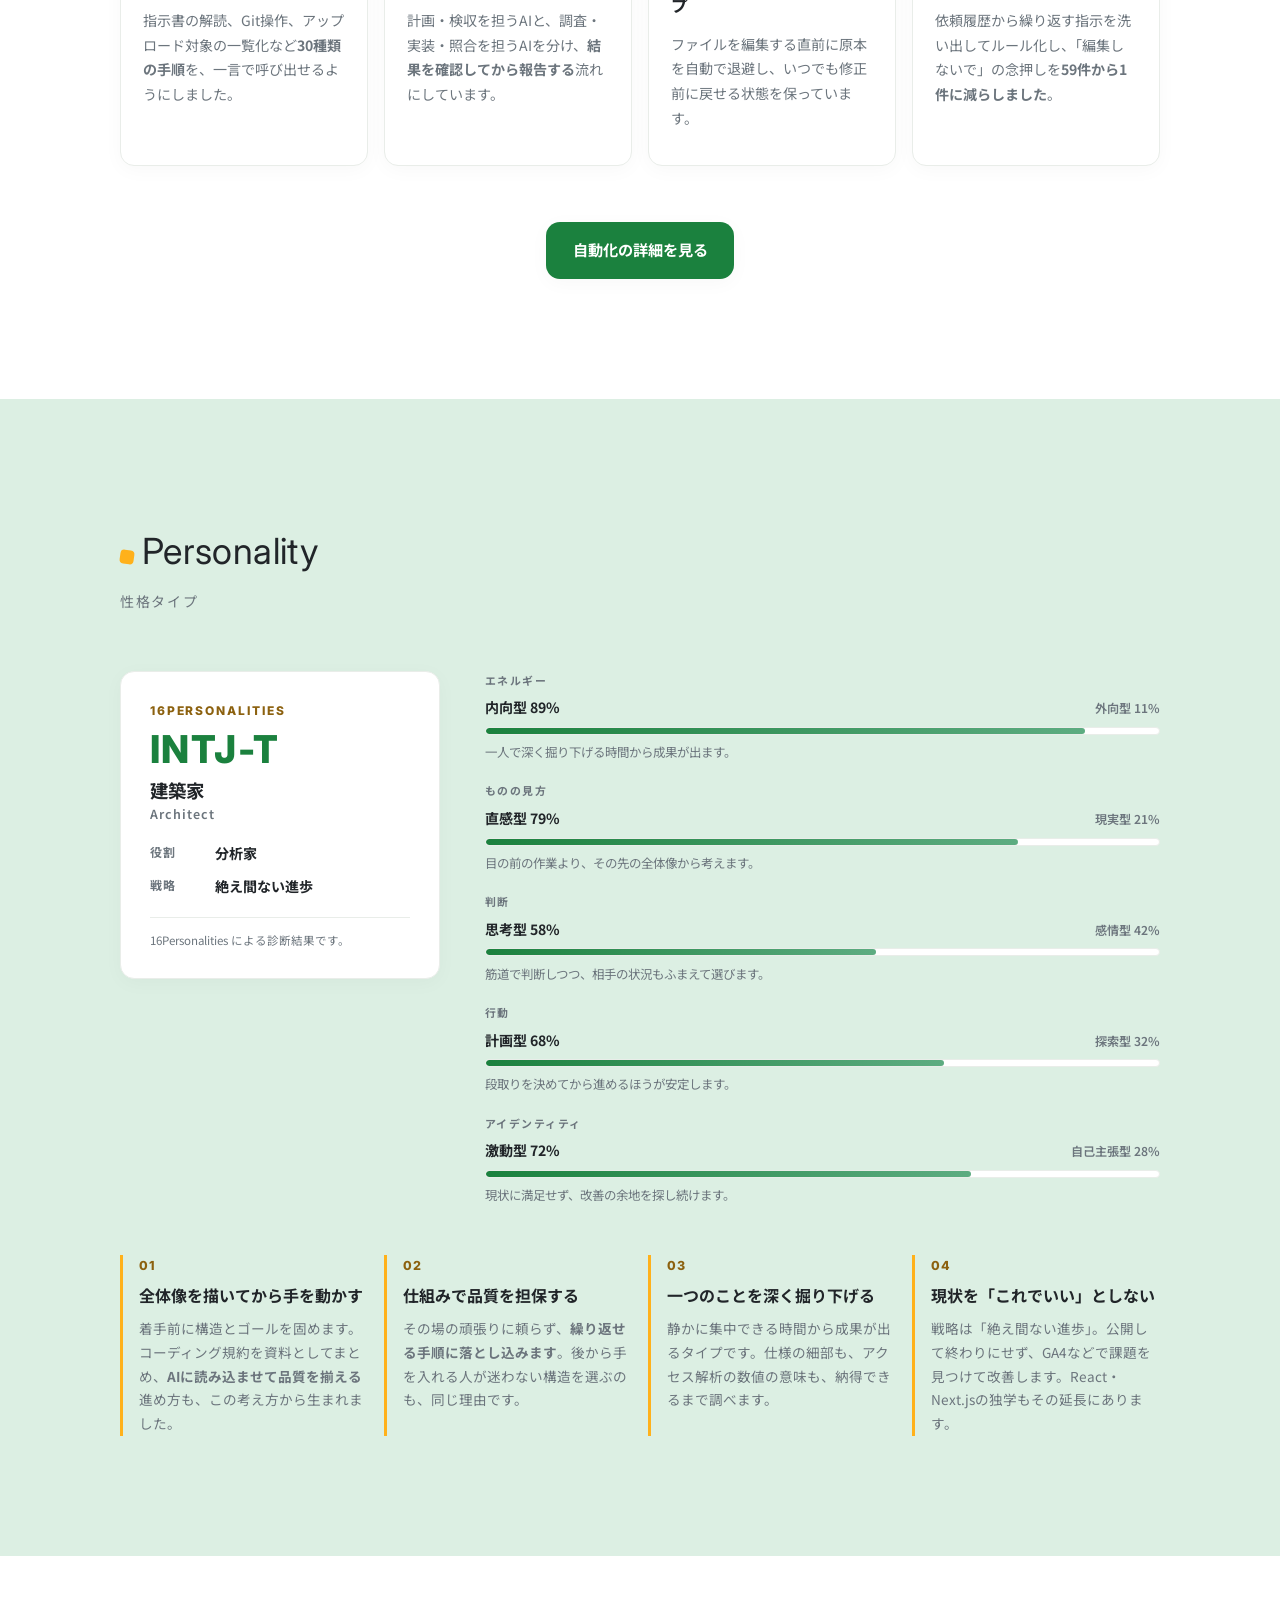
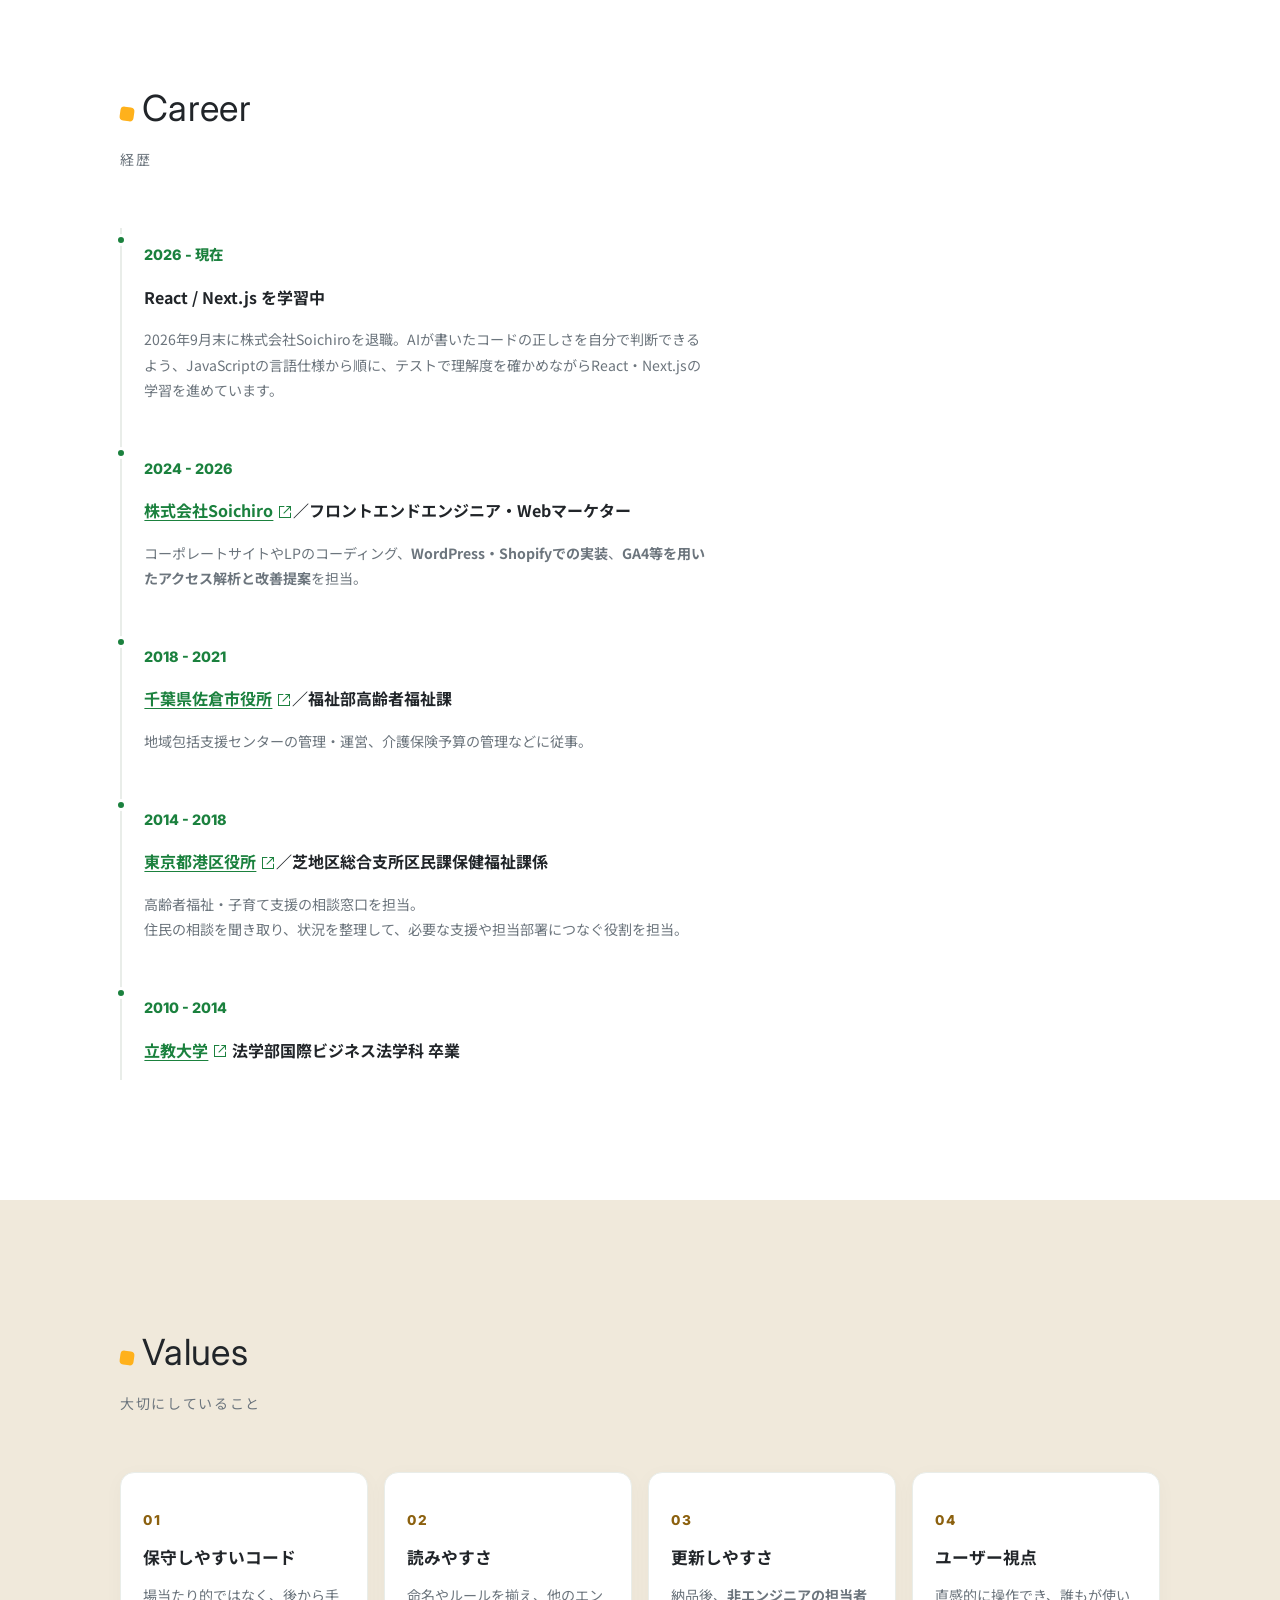
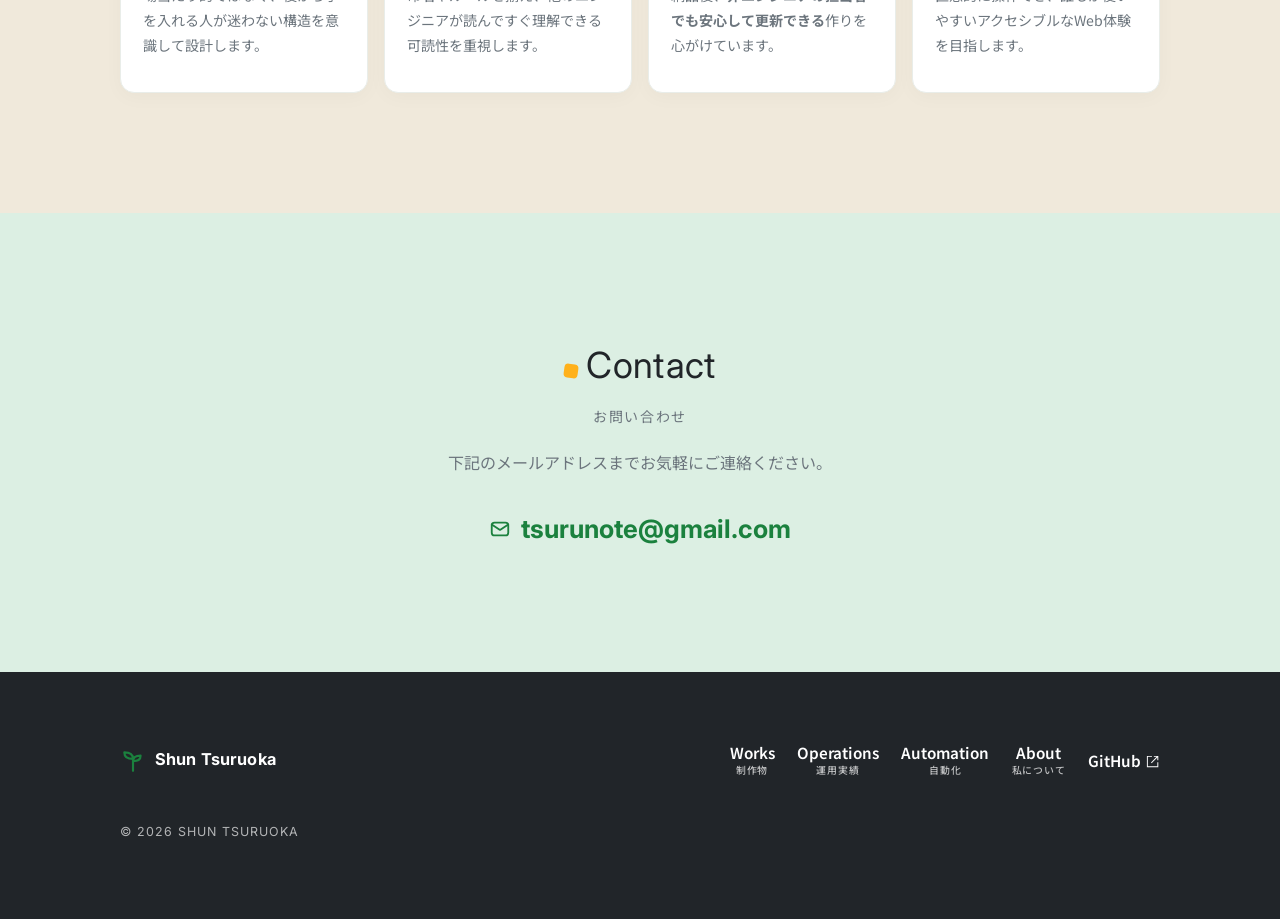
==== commit d01ccb4a: "修正：Aboutを対人経験・生産性・AI活用の軸で組み直し、自己評価の表現を事実ベースに変更 ## テンプレート変更 - about.html: 自己紹介を「得意」ではなく実施内容と数字（30種類の手" ====
--- a/about.html
+++ b/about.html
@@ -51,12 +51,14 @@
             <h2 class="profile__name">鶴岡 駿<small>Shun Tsuruoka ／ つるおか しゅん</small></h2>
             <p class="profile__lead">
               <a class="inline-link" href="https://soichiro.co.jp/" target="_blank" rel="noopener noreferrer">株式会社Soichiro</a>でフロントエンドエンジニアとして、コーポレートサイトやLPのコーディングを担当してきました。<br>
-              HTML・CSS / SCSS・JavaScript・WordPress（PHP）・Shopify（Liquid）で、<strong>デザインカンプを忠実に再現</strong>することを得意とし、GoogleアナリティクスやMicrosoft Clarityなどの分析ツールを使った、<strong>アクセス解析・改善提案</strong>にも携わってきました。<br>
+              HTML・CSS / SCSS・JavaScript・WordPress（PHP）・Shopify（Liquid）で<strong>デザインカンプを忠実に再現</strong>し、公開後はGoogleアナリティクスやMicrosoft Clarityなどの分析ツールを使った<strong>アクセス解析・改善提案</strong>まで携わってきました。<br>
+              実装にはClaude Codeを組み込み、指示書の解読やGit操作など<strong>30種類の定型作業を手順化</strong>しています。「編集しないで」といった念押しの指示は、<strong>59件から1件</strong>に減りました。<br>
               2026年9月末に同社を退職し、現在は<strong>ReactとNext.jsを学習</strong>しています。
             </p>
             <p class="profile__lead">
-              前職までは<strong>7年間</strong>、自治体の福祉部門で相談業務や予算管理に従事していました。<br>
-              「一つのことを深く分析し、正確にやり遂げる力」と<strong>「相手の状況を丁寧に汲み取る傾聴力」</strong>は、制作の現場でも、ディレクターやクライアントの意図をくみ取りながら手を動かすうえで、活きていると感じています。<br>
+              それ以前は<strong>7年間</strong>、自治体の福祉部門で、高齢者福祉・子育て支援の相談窓口と介護保険予算の管理を担当していました。<br>
+              相談窓口の仕事は、<strong>相手の状況を聞き取り、何に困っているのかを整理してから</strong>必要な支援につなぐことでした。制作の現場でも同じ順番で、指示書の曖昧な点を質問リストにまとめ、ディレクターに確かめてから手を動かしています。<br>
+              予算管理で求められた、数字を一つずつ確かめる正確さは、実装の確認とアクセス解析で役立っています。<br>
               ユーザーが直感的に操作でき、誰もが使いやすいWebを実現していくことが目標です。
             </p>
           </div>
@@ -81,9 +83,10 @@
           ユーザーにとって使いやすいUI・UXを設計し、公開後もGA4などのアクセス解析から課題を見つけて改善する。その際も、数値を追うだけではなく「何のための改善か」という目的を見失わないことを大切にしています。
         </p>
         <p class="profile__lead reveal">
-          現在は、ReactとNext.jsを独学しています。<br>
-          これまでのWebサイト制作に加え、ボタンを押すと動く・情報が切り替わるといった、アプリのような操作感のあるWebも作れるようになりたいと思ったからです。<br>
-          企業がそうした仕組みを求めるケースが増えているのを感じており、その流れに対応できる力をつけていきたいと考えています。ブログや記事の管理とも組み合わせながら、できることの幅を広げていくつもりです。
+          現在は、ReactとNext.jsを学習しています。<br>
+          これまでのWebサイト制作に加え、ボタンを押すと動く・情報が切り替わるといった、アプリのような操作感のあるWebまで担当範囲を広げるためです。<br>
+          AIがコードを書く場面が増えるほど、<strong>書かれたコードを読んで正しさを判断する力</strong>が必要になります。そのため、JavaScriptの言語仕様から順に、節ごとのテストで理解度を確かめながら進めています。<br>
+          出題・採点・復習の仕組みは<a class="inline-link" href="automation.html">自動化のページ</a>で紹介しています。
         </p>
         <div class="skill-groups reveal">
           <div class="skill-group">
@@ -288,7 +291,7 @@
           <div class="timeline__item">
             <p class="timeline__year">2026 - 現在</p>
             <p class="timeline__title">React / Next.js を学習中</p>
-            <p class="timeline__desc">2026年9月末に株式会社Soichiroを退職。土台となるJavaScriptの基礎から学び直し、React・Next.jsでの制作に向けて学習を進めています。</p>
+            <p class="timeline__desc">2026年9月末に株式会社Soichiroを退職。AIが書いたコードの正しさを自分で判断できるよう、JavaScriptの言語仕様から順に、テストで理解度を確かめながらReact・Next.jsの学習を進めています。</p>
           </div>
           <div class="timeline__item">
             <p class="timeline__year">2024 - 2026</p>
@@ -304,7 +307,7 @@
             <p class="timeline__year">2014 - 2018</p>
             <p class="timeline__title"><a class="inline-link" href="https://www.city.minato.tokyo.jp/index.html" target="_blank" rel="noopener noreferrer">東京都港区役所</a>／芝地区総合支所区民課保健福祉課係</p>
             <p class="timeline__desc">高齢者福祉・子育て支援の相談窓口を担当。<br>
-              住民対応を通じて傾聴力・調整力を養う。</p>
+              住民の相談を聞き取り、状況を整理して、必要な支援や担当部署につなぐ役割を担当。</p>
           </div>
           <div class="timeline__item">
             <p class="timeline__year">2010 - 2014</p>
--- a/assets/css/style.css
+++ b/assets/css/style.css
@@ -74,12 +74,6 @@
   outline: 3px solid var(--accent);
   outline-offset: 3px;
   border-radius: 4px;
-}
-
-.visually-hidden {
-  position: absolute; width: 1px; height: 1px;
-  padding: 0; margin: -1px; overflow: hidden;
-  clip: rect(0 0 0 0); white-space: nowrap; border: 0;
 }
 
 /* =========================================================
@@ -774,7 +768,7 @@
   .auto-map__row--split { grid-template-columns: 1fr; }
 }
 
-/* 事例：課題 → 解決 → 成果 */
+/* 事例：悩み → 根本原因 → 解決 → 成果 */
 .auto-cases { display: grid; gap: clamp(2rem, 5vw, 3rem); }
 .auto-case { font-family: "Noto Sans JP", sans-serif; }
 .auto-case__no {
@@ -784,7 +778,7 @@
 .auto-case__title { margin: 0.2rem 0 1rem; font-size: clamp(1.15rem, 3vw, 1.35rem); }
 .flow {
   display: grid; gap: 1.6rem;
-  grid-template-columns: repeat(3, minmax(0, 1fr));
+  grid-template-columns: repeat(4, minmax(0, 1fr));
   margin: 0; padding: 0; list-style: none;
 }
 .flow__step {
@@ -793,6 +787,7 @@
   border: 1px solid var(--line); border-top: 4px solid var(--muted); border-radius: var(--r);
   background: var(--base); box-shadow: var(--shadow);
 }
+.flow__step--cause { border-top-color: var(--accent-2); }
 .flow__step--solve { border-top-color: var(--accent-light); }
 .flow__step--result { border-top-color: var(--accent); background: var(--leaf); }
 .flow__step + .flow__step::before {
@@ -800,13 +795,15 @@
   border: 7px solid transparent; border-left-color: var(--accent-light);
   border-right-width: 0; transform: translateY(-50%);
 }
+.flow__head { display: flex; align-items: center; gap: 0.75rem; }
 .flow__label {
   margin: 0; color: var(--muted);
   font-size: 1rem; font-weight: 700; letter-spacing: 0.14em;
 }
+.flow__step--cause .flow__label { color: var(--accent-2-ink); }
 .flow__step--result .flow__label { color: var(--accent); }
-.flow__text { margin: 0.35rem 0 0; font-size: 0.88rem; line-height: 1.75; }
-.flow__list { display: grid; gap: 0.3rem; margin-top: 0.45rem; font-size: 0.88rem; line-height: 1.65; }
+.flow__text { margin: 0.6rem 0 0; font-size: 0.88rem; line-height: 1.65; }
+.flow__list { display: grid; gap: 0.3rem; margin-top: 0.6rem; font-size: 0.88rem; line-height: 1.65; }
 .flow__list li { position: relative; padding-left: 1rem; }
 .flow__list li::before {
   content: ""; position: absolute; left: 0; top: 0.62em;
@@ -816,23 +813,29 @@
 .flow__step--solve .flow__list li::before { background: var(--accent-light); }
 .flow__step--result .flow__list li::before { background: var(--accent); }
 
-/* 成果：喜んでいる人のアイコン */
-.flow__step--result { display: flex; align-items: flex-start; gap: 0.9rem; }
+/* 各段のアイコン：悩む人・原因を探す虫めがね・解決の電球・喜ぶ人 */
 .flow__icon {
   flex-shrink: 0;
   display: grid; place-items: center;
-  width: 56px; height: 56px; border-radius: 50%;
+  width: 52px; height: 52px; border-radius: 50%;
   background: var(--base); border: 1.5px solid var(--accent-light);
   color: var(--accent);
   box-shadow: var(--shadow);
 }
-.flow__icon svg { width: 34px; height: 34px; }
+.flow__icon svg { width: 32px; height: 32px; }
 .flow__icon-spark { fill: var(--accent-2); }
-.flow__body { min-width: 0; }
+.flow__icon-ray { fill: none; stroke: var(--accent-2); stroke-width: 1.6; }
+.flow__icon-drop { fill: var(--accent-light); }
+.flow__step--issue .flow__icon { border-color: var(--muted); color: var(--muted); }
+.flow__step--cause .flow__icon { border-color: var(--accent-2); color: var(--accent-2-ink); }
+@media (max-width: 1080px) {
+  .flow { grid-template-columns: repeat(2, minmax(0, 1fr)); }
+  .flow__step:nth-child(3)::before { content: none; }
+}
 @media (max-width: 820px) {
   .flow { grid-template-columns: 1fr; }
   .flow__step + .flow__step::before {
-    top: -1.25rem; left: 50%;
+    content: ""; top: -1.25rem; left: 50%;
     border: 7px solid transparent; border-top-color: var(--accent-light);
     border-bottom-width: 0; transform: translateX(-50%);
   }
